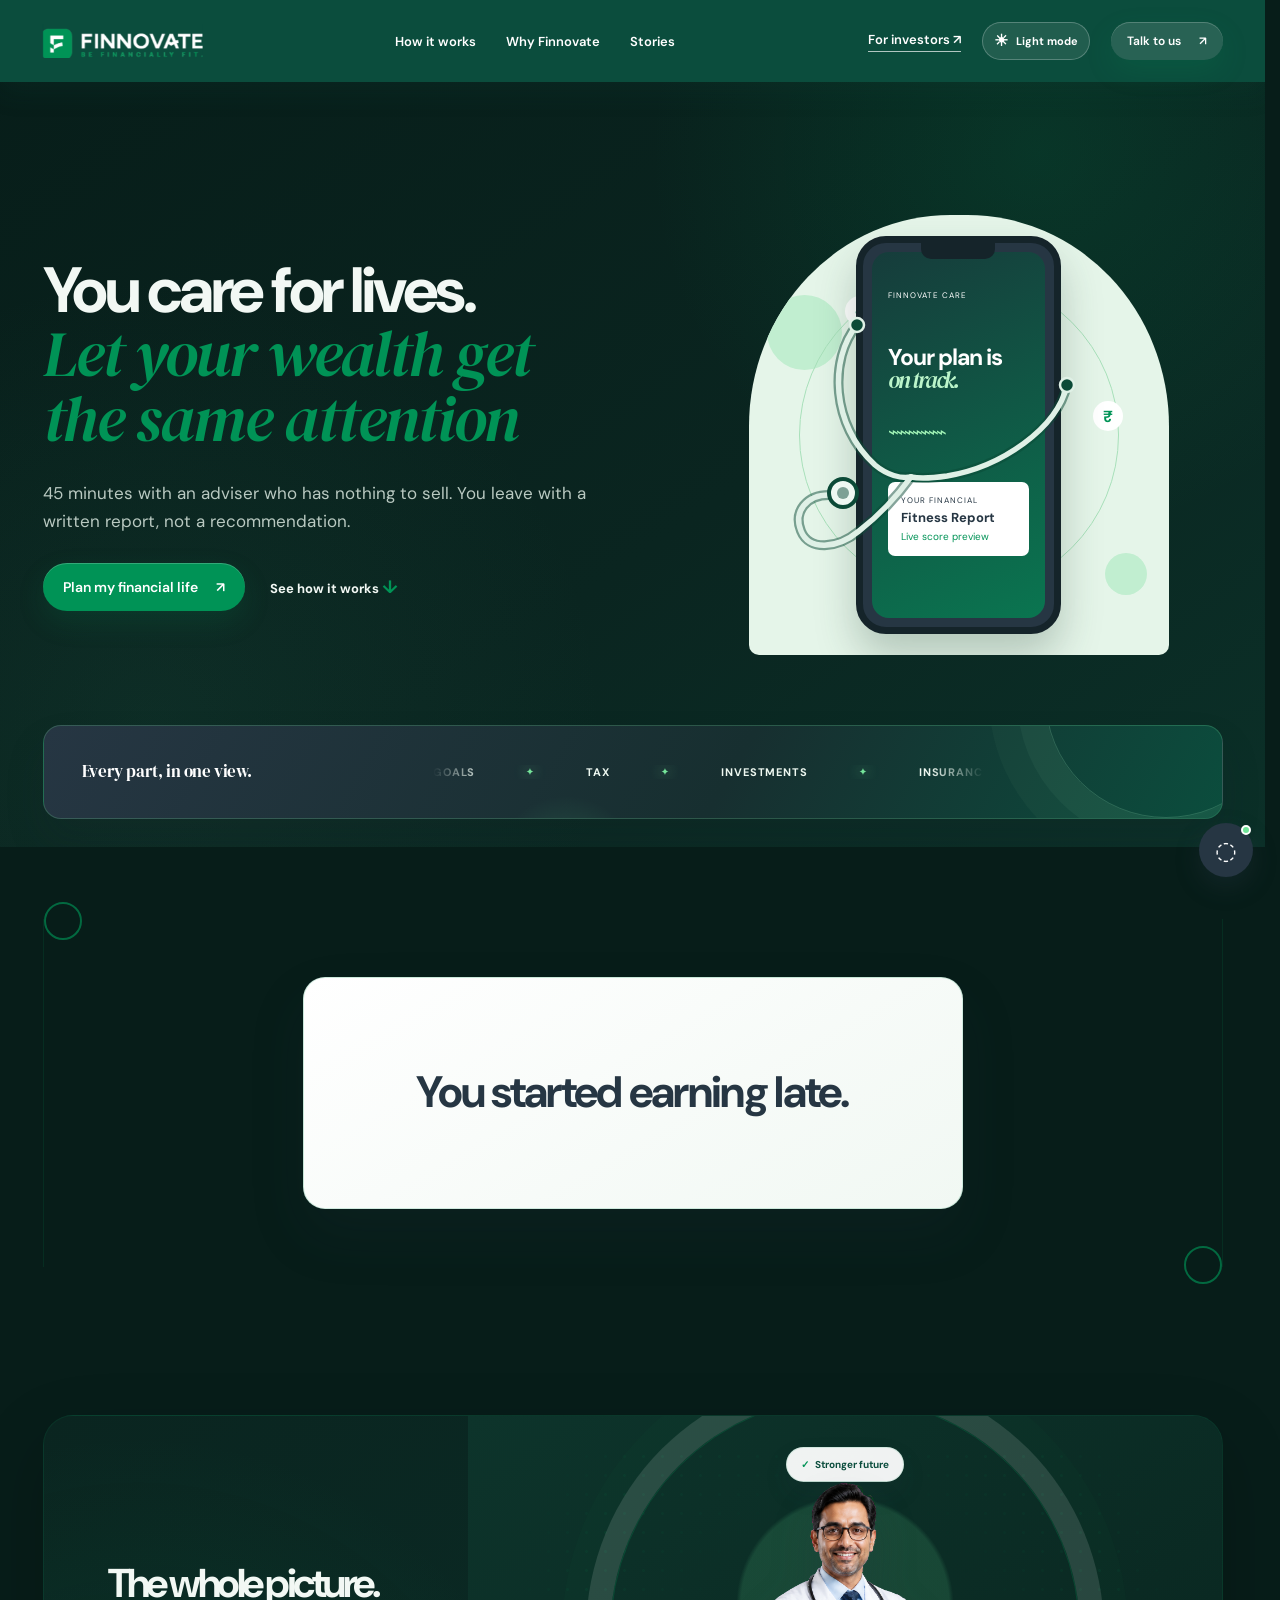
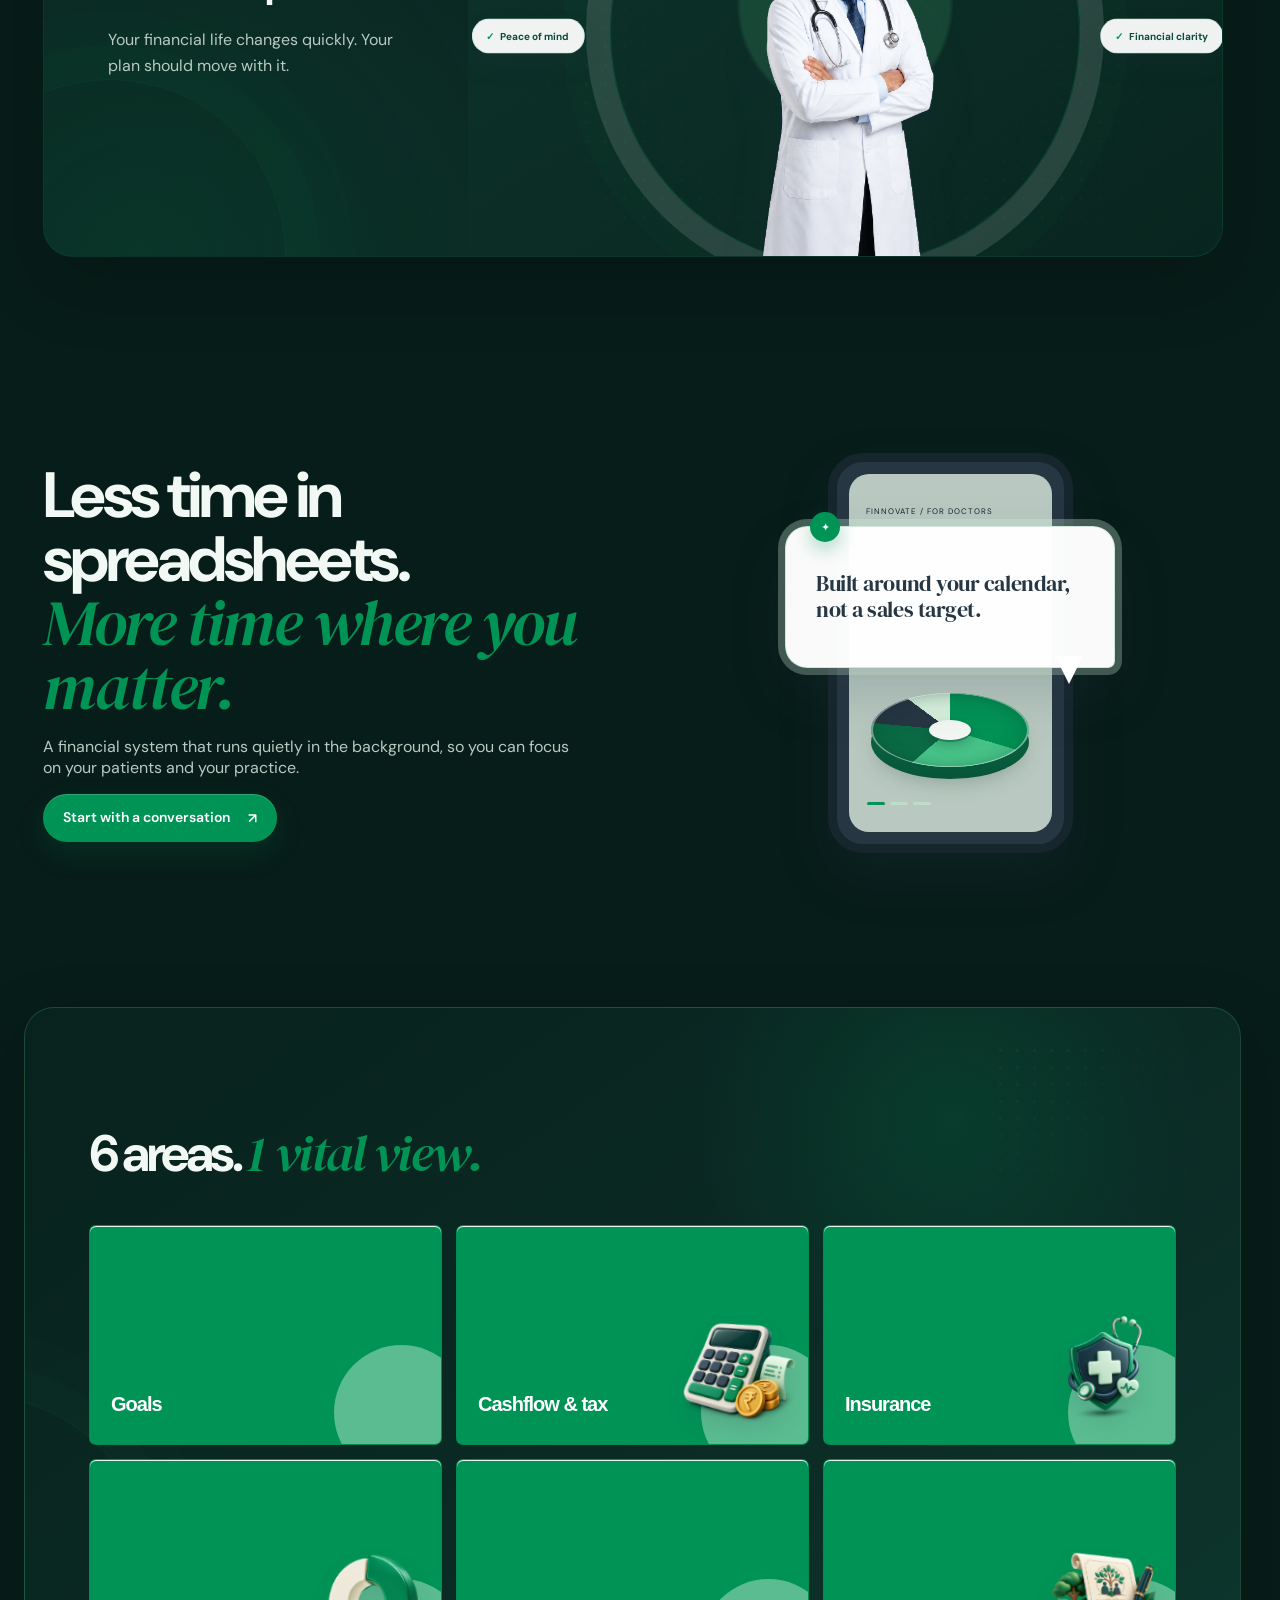
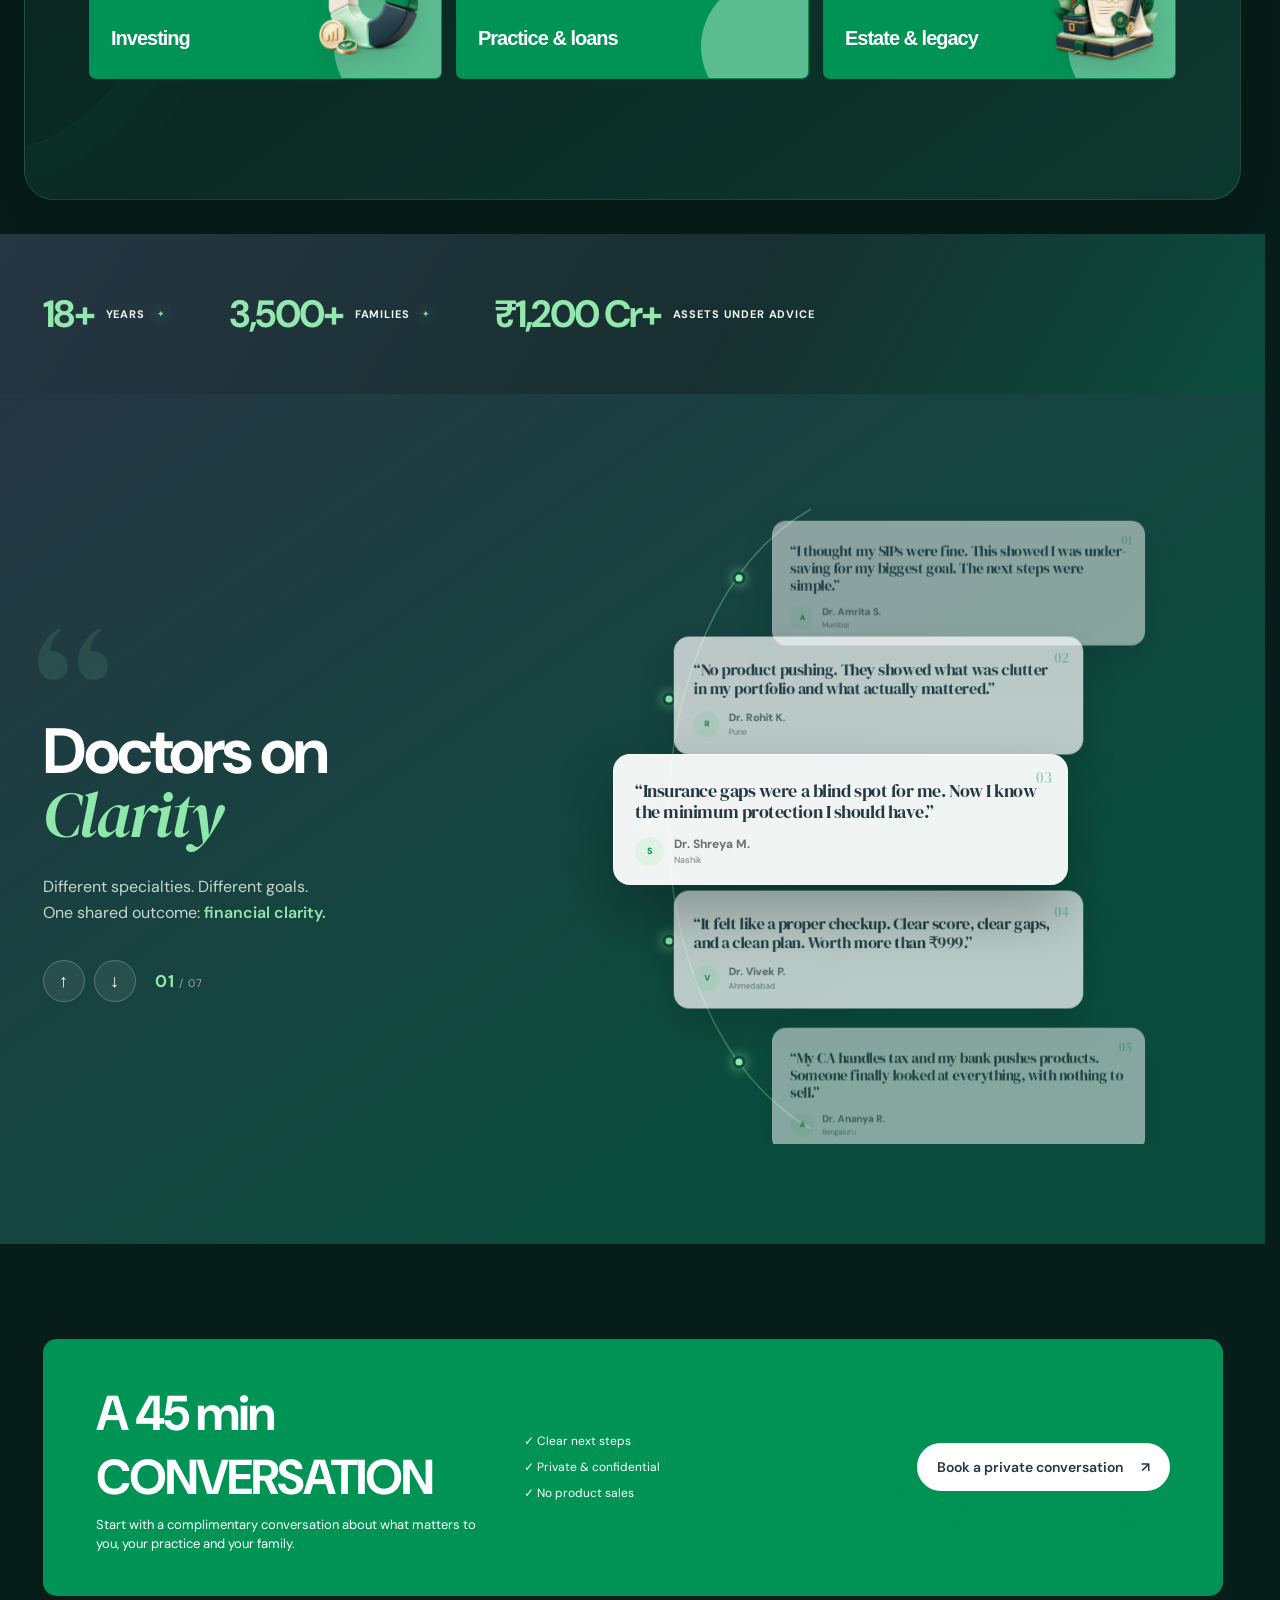
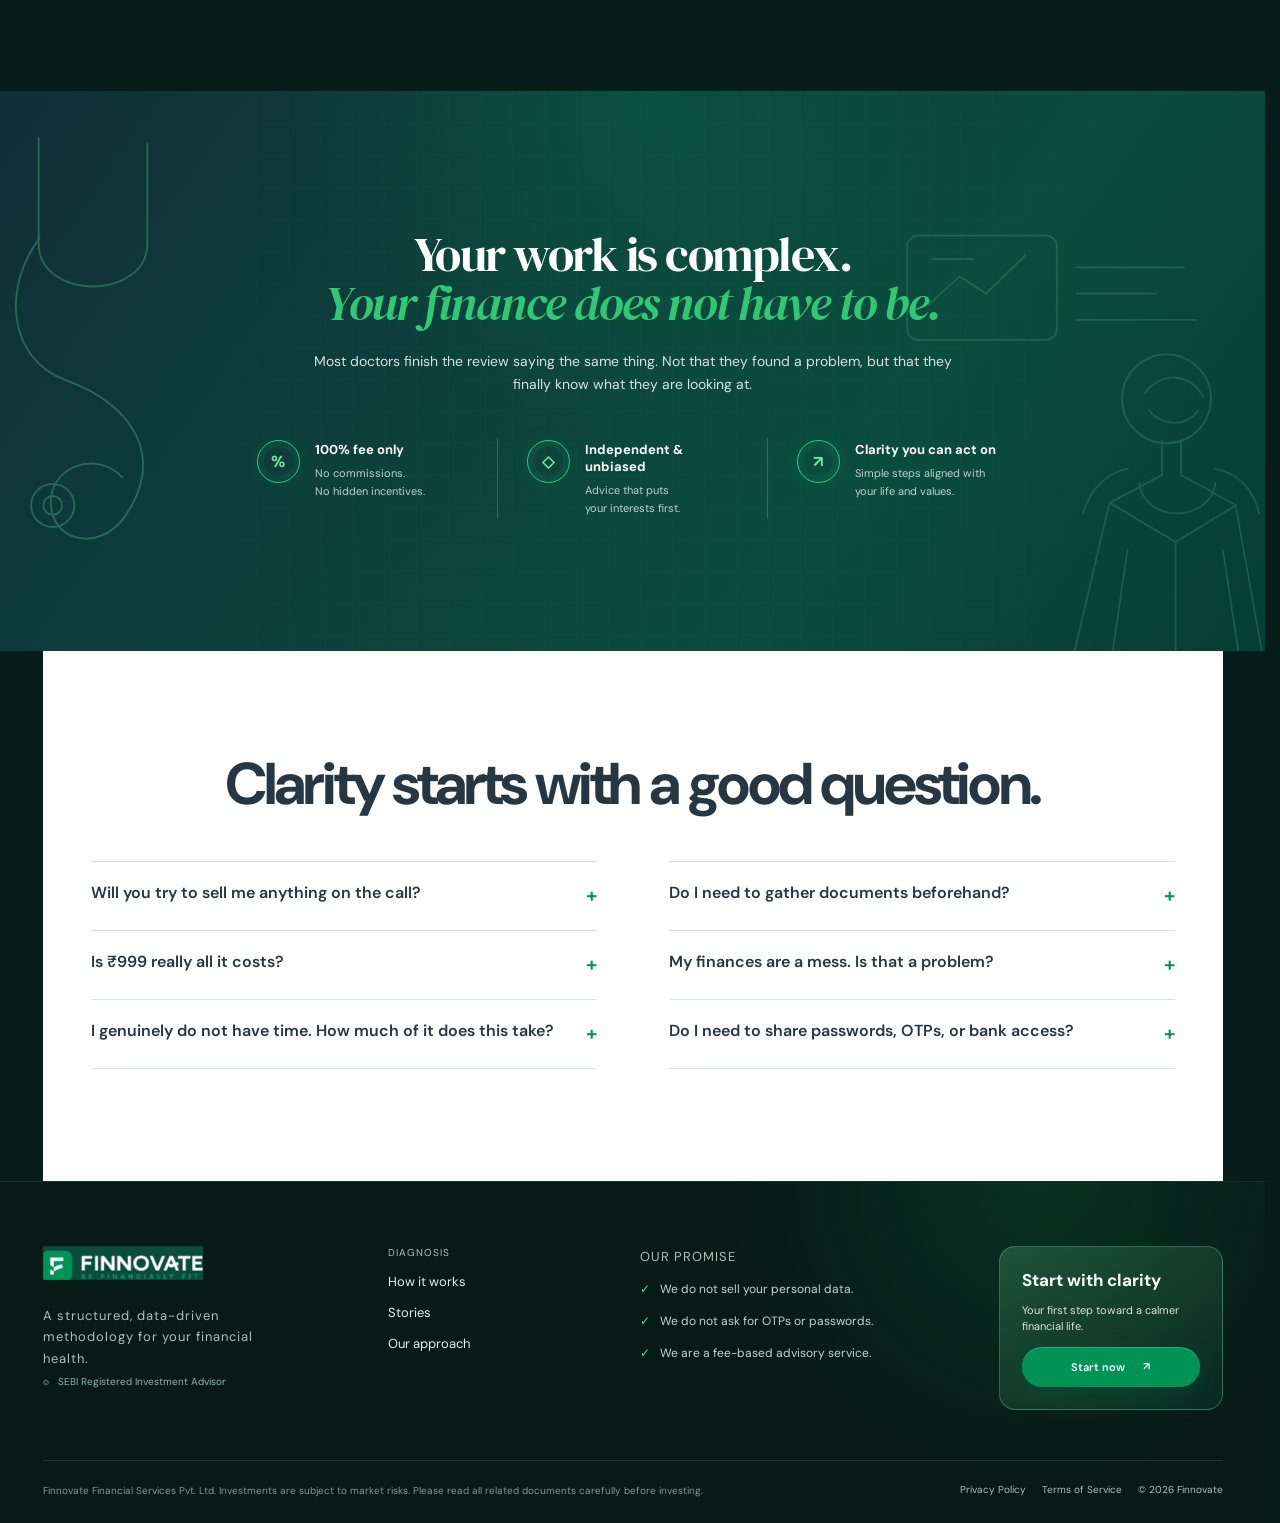
==== index.html @ 697ec82f "Finnovate landing page complete" ====
<!doctype html>
<html lang="en">
  <head>
    <meta charset="UTF-8" />
    <meta name="viewport" content="width=device-width, initial-scale=1.0" />
    <meta name="theme-color" content="#263643" />
    <title>Finnovate | Financial clarity, designed around you</title>
    <link rel="preconnect" href="https://fonts.googleapis.com" />
    <link rel="preconnect" href="https://fonts.gstatic.com" crossorigin />
    <link href="https://fonts.googleapis.com/css2?family=DM+Sans:wght@400;500;600;700&family=DM+Serif+Display:ital@0;1&display=swap" rel="stylesheet" />
    <link rel="stylesheet" href="./styles.css" />
    <link rel="stylesheet" href="./motion.css" />
  </head>
  <body>
    <div class="cursor-glow" aria-hidden="true"></div>
    <div id="app"></div>
    <script src="./app.js"></script>
  </body>
</html>
---- styles.css ----
@charset "UTF-8";
:root{--green:#009356;--navy:#263643;--ink:#17262d;--mint:#d7f3df;--paper:#f7f6f1;--line:#dce4de;--serif:'DM Serif Display',Georgia,serif;--sans:'DM Sans',Arial,sans-serif}*{box-sizing:border-box}html{scroll-behavior:smooth}body{margin:0;background:#fff;color:var(--ink);font-family:var(--sans);font-size:16px;overflow-x:hidden}.shell{width:min(1180px,calc(100% - 48px));margin:auto}.cursor-glow{width:360px;height:360px;position:fixed;top:0;left:0;pointer-events:none;background:radial-gradient(circle,rgba(0,147,86,.06),transparent 65%);z-index:-1;transition:transform .15s linear}.nav{height:82px;display:grid;place-items:center;position:absolute;inset:0 0 auto;z-index:3}.nav-inner{display:flex;justify-content:space-between;align-items:center}.logo{color:var(--navy);text-decoration:none;display:inline-flex;align-items:center;gap:8px;font-weight:700;font-size:22px;letter-spacing:-1.1px}.logo-mark{width:27px;height:27px;background:var(--green);color:white;border-radius:9px 9px 9px 2px;display:grid;place-items:center;font-family:var(--serif);font-size:24px}.nav nav{display:flex;gap:30px}.nav a{color:var(--navy);text-decoration:none;font-size:13px;font-weight:600}.nav-actions{display:flex;gap:21px;align-items:center}.audience-switch{border-bottom:1px solid var(--green);padding-bottom:3px}.button{font:600 14px var(--sans);border:0;cursor:pointer;display:inline-flex;gap:18px;align-items:center;justify-content:center;padding:15px 20px;border-radius:99px;transition:.25s transform,.25s background}.primary{background:var(--green);color:#fff;box-shadow:0 9px 22px rgba(0,147,86,.16)}.primary:hover{transform:translateY(-3px);background:#007c48}.nav-cta{padding:11px 16px;font-size:12px}.menu{display:none;background:0;border:0;font-size:20px}.hero{padding-top:145px;position:relative;overflow:hidden}.hero-grid{display:grid;grid-template-columns:1.05fr .95fr;align-items:center;min-height:575px;gap:70px}.eyebrow{font-size:11px;letter-spacing:1.5px;font-weight:700;color:var(--green);margin:0 0 18px}.hero h1,.section-heading h2,.quiet-hook h2,.split-section h2,.unbiased h2,.offer h2,.faq h2,.doctor-journey h2,.advantage-phone h2{font-size:clamp(42px,5vw,68px);line-height:.99;letter-spacing:-3.5px;margin:0;color:var(--navy)}em{font-family:var(--serif);font-weight:400;color:var(--green);letter-spacing:-2px}.lead{font-size:17px;line-height:1.65;max-width:570px;margin:28px 0}.hero-actions{display:flex;align-items:center;gap:25px}.text-link{font-size:13px;font-weight:700;color:var(--navy);text-decoration:none}.text-link span{color:var(--green);font-size:18px}.trust-line{font-size:11px;font-weight:600;color:#66746f;margin-top:19px}.ticker{border-top:1px solid var(--line);border-bottom:1px solid var(--line);padding:10px 0;white-space:nowrap;overflow:hidden;color:#71807a;font-size:12px;font-weight:600;letter-spacing:.5px}.ticker span{display:inline-block;animation:scroll 25s linear infinite}@keyframes scroll{to{transform:translateX(-30%)}}.report-visual,.doctor-visual{height:440px;position:relative;display:grid;place-items:center}.report-sheet{height:350px;width:260px;border-radius:12px;background:#fff;box-shadow:0 27px 60px rgba(38,54,67,.18);position:absolute;padding:22px;transform:rotate(6deg);z-index:1}.back-sheet{background:#d8efe0;transform:rotate(-8deg) translate(-12px,10px);z-index:0}.report-top{display:flex;justify-content:space-between;align-items:center;min-height:24px;color:#74817d;font-size:8px}.report-top b{color:var(--green);font-size:18px}.report-sheet h3{font-size:25px;letter-spacing:-1.4px;line-height:1.05;margin:38px 0 23px}.score{background:var(--navy);color:white;padding:14px;border-radius:8px;display:flex;align-items:baseline;gap:2px}.score small{font-size:7px;letter-spacing:.7px;position:absolute;transform:translateY(-22px);color:#fff}.score strong{font-size:42px;letter-spacing:-2px}.score i{font-size:12px;font-style:normal}.mini-bars{display:flex;align-items:end;gap:8px;height:58px;margin:25px 0}.mini-bars span{background:var(--mint);width:18px;border-radius:4px 4px 0 0}.mini-bars span:nth-child(1){height:30%}.mini-bars span:nth-child(2){height:68%}.mini-bars span:nth-child(3){height:48%}.mini-bars span:nth-child(4){height:94%;background:var(--green)}.mini-bars span:nth-child(5){height:74%}.report-foot{font:italic 13px var(--serif);color:var(--green)}.orbit{position:absolute;border:1px solid #bde2cb;border-radius:50%}.orbit-one{width:420px;height:420px}.orbit-two{width:330px;height:330px;border-style:dashed;animation:spin 24s linear infinite}@keyframes spin{to{transform:rotate(360deg)}}.floating-pill{background:#fff;padding:10px 13px;border-radius:9px;box-shadow:0 10px 25px rgba(32,54,44,.1);font-size:11px;position:absolute;z-index:2;display:flex;gap:7px;align-items:center}.pill-a{left:0;top:100px}.pill-b{right:5px;bottom:92px}.whole-section{padding:125px 0;background:var(--paper)}.section-heading{max-width:760px}.section-heading h2{font-size:clamp(38px,4vw,55px)}.section-heading>p:last-child{max-width:510px;line-height:1.6;color:#53615d;margin-top:21px}.six-grid{display:grid;grid-template-columns:repeat(3,1fr);margin-top:57px;border-top:1px solid #cdd7cf;border-left:1px solid #cdd7cf}.pillar-card{border-right:1px solid #cdd7cf;border-bottom:1px solid #cdd7cf;padding:25px;min-height:190px;position:relative;transition:.3s;background:transparent}.pillar-card:hover{background:var(--green);color:white;transform:scale(1.04);z-index:1;box-shadow:0 18px 30px #b9d5c3}.pillar-card span,.deliverables span{font:600 11px var(--sans);color:var(--green)}.pillar-card:hover span,.pillar-card:hover i{color:#c9ffdb}.pillar-card h3{font-size:23px;letter-spacing:-1px;margin:35px 0 5px}.pillar-card p{font-size:13px;line-height:1.5;margin:0;max-width:160px}.pillar-card i{position:absolute;right:23px;bottom:20px;color:var(--green);font-style:normal}.split-section{padding:130px 0;display:grid;grid-template-columns:.82fr 1.18fr;gap:80px}.route-cards{display:grid;grid-template-columns:1fr 1fr;gap:15px}.route-cards article{background:#e9f5ec;padding:30px;border-radius:8px}.route-cards article:last-child{background:var(--navy);color:#fff}.route-icon{font-size:25px;color:var(--green)}.route-cards h3{margin:50px 0 9px;font-size:20px;letter-spacing:-1px}.route-cards p{font-size:13px;line-height:1.65;margin:0}.unbiased{background:var(--navy);color:#fff;padding:120px 0;text-align:center}.unbiased-inner{max-width:800px}.unbiased .eyebrow{color:#9de8ba}.unbiased h2{color:white;font-size:clamp(37px,4.5vw,61px)}.unbiased p:not(.eyebrow){max-width:600px;margin:24px auto 32px;line-height:1.7;color:#d5e0dc}.light{background:#fff;color:var(--navy)}.offer{padding:130px 0}.deliverables{display:grid;grid-template-columns:repeat(3,1fr);gap:18px;margin-top:48px}.deliverables article{padding:27px;border:1px solid #d8e1db;border-radius:9px;min-height:210px}.deliverables h3{font-size:20px;letter-spacing:-1px;margin:39px 0 8px}.deliverables p{font-size:13px;line-height:1.6;color:#5b6864}.stories{background:#f0f6f1;padding:125px 0;overflow:hidden}.row-heading{display:flex;justify-content:space-between;max-width:none}.review-controls button{width:40px;height:40px;border:1px solid #cbd7cf;border-radius:50%;background:transparent;font-size:17px;margin-left:7px;cursor:pointer}.review-track{display:flex;gap:20px;margin-top:45px;width:max-content;animation:drift 20s ease-in-out infinite}.review-track:hover{animation-play-state:paused}@keyframes drift{50%{transform:translateX(-110px)}}figure{margin:0;background:#fff;border-radius:9px;padding:32px;width:480px;min-height:260px;display:flex;flex-direction:column;justify-content:space-between}blockquote{font:27px/1.2 var(--serif);letter-spacing:-1px;margin:0;color:var(--navy)}figcaption{display:flex;flex-direction:column;font-size:12px;gap:4px;color:#64736d}.review-ghost{opacity:.5}.pricing{padding:95px 0;background:#fff}.pricing-card{background:var(--green);color:white;border-radius:14px;padding:42px 53px;display:grid;grid-template-columns:1.1fr 1fr auto;align-items:center;gap:30px}.pricing-card .eyebrow{color:#c3f3d3}.pricing-card h2{font-size:49px;letter-spacing:-2px;margin:0}.pricing-card p:not(.eyebrow){margin:6px 0 0;font-size:13px;line-height:1.5}.price-includes{display:flex;flex-direction:column;gap:10px;font-size:12px}.faq{display:grid;grid-template-columns:1fr 1fr;gap:85px;padding:80px 0 130px}.faq-list{border-top:1px solid var(--line)}.faq-item{border-bottom:1px solid var(--line)}.faq-item button{font:600 15px var(--sans);color:var(--navy);text-align:left;width:100%;padding:19px 0;background:transparent;border:0;display:flex;justify-content:space-between;cursor:pointer}.faq-item button span{color:var(--green);font-size:20px;transition:.25s}.faq-item p{font-size:13px;line-height:1.65;color:#596762;max-height:0;overflow:hidden;margin:0;transition:.3s}.faq-item.open p{max-height:150px;padding-bottom:20px}.faq-item.open button span{transform:rotate(45deg)}footer{background:#eff4f0;padding:35px 0}.footer-grid{display:grid;grid-template-columns:auto 1fr auto;align-items:center;gap:35px}.footer-grid p,.footer-grid>span{font-size:12px;color:#63706c}.chat-wrap{position:fixed;right:27px;bottom:23px;z-index:10}.chat-button{width:54px;height:54px;border:0;border-radius:50%;background:var(--navy);color:white;cursor:pointer;box-shadow:0 10px 25px #26364355;font-size:25px;position:relative}.chat-button i{width:10px;height:10px;background:#71e599;border:2px solid white;position:absolute;top:2px;right:2px;border-radius:50%}.chat-pop{opacity:0;transform:translateY(12px);pointer-events:none;position:absolute;right:0;bottom:68px;background:#fff;width:280px;border-radius:12px;padding:21px;box-shadow:0 15px 40px #26364329;transition:.2s}.open .chat-pop{opacity:1;transform:none;pointer-events:auto}.chat-pop p{font-size:12px;line-height:1.55;margin:0 0 14px}.chat-x{position:absolute;right:10px;top:9px;border:0;background:none;font-size:18px;cursor:pointer}.quick-questions{display:flex;flex-wrap:wrap;gap:7px}.quick-questions button{border:1px solid #d9e2db;color:var(--green);font:600 10px var(--sans);padding:6px;border-radius:20px;background:white;cursor:pointer}.modal{border:0;border-radius:14px;padding:38px;width:min(450px,calc(100% - 35px));box-shadow:0 25px 80px #0004}.modal::backdrop{background:#17262dbb}.modal h2{font-size:34px;line-height:1;letter-spacing:-1.5px;margin:0 0 25px}.modal-close{position:absolute;right:18px;top:15px;border:0;background:transparent;font-size:20px;cursor:pointer}.modal form{display:flex;flex-direction:column;gap:12px}.modal label{font-size:11px;font-weight:bold;color:var(--navy)}input,select{font:14px var(--sans);display:block;width:100%;margin-top:5px;padding:12px;border:1px solid #d6ded8;border-radius:6px}.form-note{font-size:10px;color:#63706c;text-align:center;margin:0}.submitted{padding:30px 0;color:var(--green);font:24px/1.2 var(--serif)}.doctor .hero-grid{min-height:580px}.doctor-visual{background:#e5f5e9;border-radius:48% 48% 10px 10px;max-width:420px;justify-self:center;width:100%;overflow:hidden}.phone{width:205px;height:398px;background:var(--navy);border:7px solid #15242a;border-radius:30px;padding:9px;position:relative;z-index:1;box-shadow:0 22px 40px #2b473a44}.phone-notch{background:#15242a;width:74px;height:16px;border-radius:0 0 10px 10px;position:absolute;top:0;left:58px}.phone-screen{height:100%;padding:30px 16px;border-radius:17px;background:linear-gradient(155deg,#163c3b,#0a7550);color:#fff}.phone-screen small,.adv-screen small{font-size:8px;letter-spacing:1px}.phone-screen h3{font-size:23px;line-height:1;margin:43px 0 28px;letter-spacing:-1px}.phone-screen em{color:#bbf5ca}.heart-line{color:#a2f4b7;letter-spacing:-3px;font-size:18px;overflow:hidden}.next-card{margin-top:38px;background:#fff;color:var(--navy);padding:13px;border-radius:7px;display:flex;flex-direction:column;gap:4px}.next-card b{font-size:13px}.next-card span{font-size:10px;color:var(--green)}.doctor-orbit{position:absolute;border:1px solid #a8e0ba;width:320px;height:320px;border-radius:50%;animation:spin 20s linear infinite}.doctor-orbit span{background:white;color:var(--green);width:30px;height:30px;border-radius:50%;display:grid;place-items:center;position:absolute;font-weight:bold}.doctor-orbit span:nth-child(1){top:20px;left:45px}.doctor-orbit span:nth-child(2){right:-5px;top:125px}.doctor-orbit span:nth-child(3){bottom:14px;left:85px}.pulse{position:absolute;border-radius:50%;background:#c1eed0}.p1{width:75px;height:75px;left:18px;top:80px}.p2{width:42px;height:42px;right:22px;bottom:60px}.doctor-journey{padding:120px 0;background:var(--paper)}.journey-grid{display:grid;grid-template-columns:1fr 1fr;gap:120px}.timeline{border-left:1px solid #bcd0c2}.timeline article{display:grid;grid-template-columns:60px 1fr;gap:18px;padding:0 0 38px;position:relative}.timeline article:before{content:'';width:11px;height:11px;border:3px solid var(--green);background:var(--paper);border-radius:50%;position:absolute;left:-7px;top:3px}.timeline span{font-size:12px;color:var(--green);padding-left:18px}.timeline h3{font-size:22px;margin:0 0 7px;letter-spacing:-1px}.timeline p{font-size:13px;line-height:1.6;margin:0;color:#596762}.advantage-phone{padding:120px 0}.phone-grid{display:grid;grid-template-columns:1fr 1fr;align-items:center;gap:90px}.adv-phone{height:400px;width:245px;background:var(--navy);border:9px solid #17262d;border-radius:35px;padding:12px;margin:auto;box-shadow:0 24px 50px #26364335}.adv-screen{height:100%;border-radius:20px;padding:24px 17px;background:#e0f6e6}.advantage-carousel{height:230px;position:relative}.adv-slide{position:absolute;inset:45px 0 0;opacity:0;transform:translateY(8px);transition:.5s}.adv-slide.active{opacity:1;transform:none}.adv-slide b{font:42px var(--serif);color:var(--green)}.adv-slide p{font-size:21px;line-height:1.12;letter-spacing:-.8px;margin-top:18px}.adv-dots{display:flex;gap:5px}.adv-dots i{width:18px;height:3px;background:#bdddc6;border-radius:5px}.adv-dots i.active,.adv-dots i:first-child{background:var(--green)}.framework{padding:120px 0}.doctor-pillars{display:grid;grid-template-columns:repeat(3,1fr);gap:10px;margin-top:45px}.doctor-pillar{min-height:180px;padding:21px;text-align:left;background:#f4f7f4;border:0;border-radius:7px;display:flex;flex-direction:column;cursor:pointer;transition:.28s}.doctor-pillar span{font-size:11px;color:var(--green)}.doctor-pillar b{font-size:20px;letter-spacing:-1px;margin:auto 0 7px}.doctor-pillar small{font:12px/1.45 var(--sans);max-height:0;overflow:hidden;transition:.28s;color:#dff4e5}.doctor-pillar.selected{background:var(--green);color:#fff;transform:translateY(-6px);box-shadow:0 16px 25px #00935630}.doctor-pillar.selected span{color:#caffd7}.doctor-pillar.selected small{max-height:45px}.doctor-proof{background:var(--navy);color:#fff;padding:55px 0}.doctor-proof .shell{display:flex;align-items:center;gap:75px}.proof-stat{display:flex;align-items:center;gap:12px}.proof-stat strong{font-size:38px;letter-spacing:-2px;color:#93e8ad}.proof-stat span{font-size:11px;line-height:1.35}.doctor-proof p{font-size:9px;color:#a9bbb3;margin-left:auto;max-width:140px}.doctor-stories{background:#fff}.reveal,.pillar-card,.deliverables article,.timeline article{opacity:0;transform:translateY(25px);transition:opacity .65s,transform .65s}.reveal-scale{opacity:0;transform:scale(.93);transition:.8s}.in-view{opacity:1;transform:none}@media(max-width:800px){.shell{width:min(100% - 34px,600px)}.nav{height:67px}.nav nav,.nav-actions{display:none}.menu{display:block}.hero{padding-top:105px}.hero-grid,.split-section,.journey-grid,.phone-grid,.faq{grid-template-columns:1fr;gap:45px}.hero-grid{min-height:unset}.hero h1{font-size:48px;letter-spacing:-2.5px}.report-visual,.doctor-visual{height:370px;transform:scale(.9);margin:-15px 0}.whole-section,.split-section,.offer,.stories,.doctor-journey,.advantage-phone,.framework{padding:80px 0}.six-grid,.doctor-pillars{grid-template-columns:repeat(2,1fr)}.split-section{gap:35px}.route-cards{grid-template-columns:1fr}.unbiased{padding:85px 0}.deliverables{grid-template-columns:1fr;margin-top:35px}.row-heading{display:block}.review-controls{margin-top:25px}.review-track{overflow:visible}.review-track figure{width:min(80vw,390px);min-height:230px}.pricing{padding:60px 0}.pricing-card{grid-template-columns:1fr;padding:32px;gap:23px}.faq{padding:60px 0 90px}.footer-grid{grid-template-columns:1fr;gap:9px}.doctor-proof .shell{display:grid;grid-template-columns:1fr 1fr;gap:28px}.doctor-proof p{margin:0}.adv-phone{margin-top:-20px}.cursor-glow{display:none}}@media(max-width:430px){.hero h1{font-size:42px}.hero-actions{align-items:flex-start;flex-direction:column;gap:15px}.six-grid,.doctor-pillars{grid-template-columns:1fr}.pillar-card{min-height:155px}.section-heading h2,.quiet-hook h2,.split-section h2,.unbiased h2,.offer h2,.faq h2,.doctor-journey h2,.advantage-phone h2{font-size:38px;letter-spacing:-2px}.report-visual{transform:scale(.78);margin:-35px 0}.doctor-visual{transform:scale(.82);margin:-30px 0}.doctor-proof .shell{grid-template-columns:1fr}.trust-line{line-height:1.8}.ticker{margin-top:10px}}
---- motion.css ----
@charset "UTF-8";
/* Premium finishing layer: no content or interaction changes */
:root { --premium-ease: cubic-bezier(.22,.72,.16,1); --premium-fast: cubic-bezier(.2,.8,.2,1); }
html { scrollbar-gutter: stable; scrollbar-color: rgba(11,77,61,.72) #edf2ee; }
body { -webkit-font-smoothing: antialiased; -moz-osx-font-smoothing: grayscale; text-rendering: optimizeLegibility; overscroll-behavior-y: none; }
body::-webkit-scrollbar { width: 11px; }body::-webkit-scrollbar-track { background: #edf2ee; }body::-webkit-scrollbar-thumb { border: 3px solid #edf2ee; border-radius: 999px; background: linear-gradient(#009356,#0b4d3d); }body::-webkit-scrollbar-thumb:hover { background: #0b4d3d; }
::selection { background: rgba(0,147,86,.2); color: #102e27; }
a,button,input,select { -webkit-tap-highlight-color: transparent; }
button,a { outline-offset: 5px; }button:focus-visible,a:focus-visible,input:focus-visible,select:focus-visible { outline: 2px solid #43cf7c; outline-offset: 4px; }
img,svg { backface-visibility: hidden; }
.hero h1,.section-heading h2,.quiet-hook h2,.split-section h2,.unbiased h2,.offer h2,.faq h2,.doctor-journey h2,.advantage-phone h2 { text-wrap: balance; }
.nav,.button,.text-link,.logo,.review-controls button,.review-nav button,.chat-button,.quick-questions button,.faq-item button { transition-timing-function: var(--premium-fast); }
.button { transform: translateZ(0); box-shadow: 0 11px 28px rgba(0,147,86,.15),inset 0 1px 0 rgba(255,255,255,.2); }
.button:active { transform: translateY(-1px) scale(.975); }
.roll-button { overflow: hidden; }
.roll-label { display: inline-block; flex: 0 1 auto; min-width: 0; height: 1.2em; overflow: hidden; line-height: 1.2; vertical-align: middle; }
.roll-label-track { display: flex; flex-direction: column; transform: translateY(0); transition: transform .48s var(--premium-ease); will-change: transform; }
.roll-label-copy { display: block; flex: 0 0 1.2em; height: 1.2em; overflow: hidden; white-space: nowrap; line-height: 1.2; }
.roll-button:hover .roll-label-track,.roll-button:focus-visible .roll-label-track { transform: translateY(-1.2em); }
.text-link { position: relative; }.text-link::after { content: ''; position: absolute; right: 0; bottom: -4px; left: 0; height: 1px; background: currentColor; transform: scaleX(0); transform-origin: right; transition: transform .38s var(--premium-ease); }.text-link:hover::after { transform: scaleX(1); transform-origin: left; }
.logo { transition: opacity .25s var(--premium-fast),transform .35s var(--premium-ease); }.logo:hover { opacity: .9; transform: translateY(-1px); }
.brand-logo-image { display: block; width: 160px; height: auto; }
.mobile-nav { display: none; }
.pricing-card,.framework,.journey-card,.doctor-difference,.ticker { transform: translateZ(0); }
.reveal,.pillar-card,.deliverables article,.timeline article { transition-timing-function: var(--premium-ease); }
.reveal-scale { transition-timing-function: var(--premium-ease); }
.in-view { will-change: auto; }
.chat-pop,.modal { border: 1px solid rgba(0,147,86,.1); box-shadow: 0 28px 80px rgba(20,45,38,.2),0 1px 0 rgba(255,255,255,.9) inset; }
.chat-button:hover { transform: translateY(-3px) scale(1.045); box-shadow: 0 17px 34px rgba(38,54,67,.28); }
.modal[open] { animation: premium-dialog-in .42s var(--premium-ease); }.modal[open]::backdrop { animation: premium-backdrop-in .3s ease both; }
select:required:invalid { color: #6f7c76; }
select option { color: var(--navy); }

/* Production modal shared by the Doctors and Investors experiences. */
.modal {
  width: min(500px,calc(100% - 36px));
  overflow: visible;
  padding: 46px 44px 34px;
  border: 1px solid rgba(0,147,86,.18);
  border-radius: 24px;
  background:
    radial-gradient(circle at 100% 0,rgba(113,229,153,.2),transparent 31%),
    radial-gradient(circle at 0 100%,rgba(0,147,86,.08),transparent 34%),
    linear-gradient(155deg,#ffffff 0%,#f8fcf9 58%,#f0f8f3 100%);
  color: var(--navy);
  box-shadow: 0 38px 110px rgba(4,31,25,.34),0 0 0 1px rgba(255,255,255,.88) inset;
}
.modal::before {
  content: '';
  position: absolute;
  inset: 0 0 auto;
  height: 6px;
  background: linear-gradient(90deg,#0b4d3d,#009356 52%,#76e49d);
}
.modal.select-open { padding-bottom: calc(min(286px,30vh) + 36px); }
.modal::backdrop {
  background: rgba(5,28,23,.66);
  -webkit-backdrop-filter: blur(9px) saturate(.82);
  backdrop-filter: blur(9px) saturate(.82);
}
.modal h2,
.modal form,
.modal-close { position: relative; z-index: 1; }
.modal h2 {
  max-width: 350px;
  margin: 0 0 30px;
  color: var(--navy);
  font-size: clamp(34px,4vw,42px);
  line-height: .98;
  letter-spacing: -2px;
}
.modal form { gap: 16px; }
.modal label,
.modal .modal-field {
  display: grid;
  gap: 7px;
  color: #43534d;
  font-size: 10px;
  font-weight: 700;
  letter-spacing: .65px;
  text-transform: uppercase;
  transition: color .2s ease;
}
.modal label:focus-within,
.modal .modal-field:focus-within { color: var(--green); }
.modal-field-label { line-height: 1.2; }
.modal input,
.modal select {
  min-height: 52px;
  margin: 0;
  padding: 0 16px;
  border: 1px solid #cfded6;
  border-radius: 12px;
  background-color: rgba(255,255,255,.86);
  box-shadow: 0 1px 0 rgba(255,255,255,.9) inset,0 7px 20px rgba(25,70,53,.035);
  color: var(--navy);
  font: 500 14px var(--sans);
  transition: border-color .2s ease,box-shadow .25s ease,background .2s ease,transform .2s ease;
}
.modal input::placeholder { color: #84918c; }
.modal input:hover,
.modal select:hover { border-color: #9bc8ad; background: #fff; }
.modal input:focus,
.modal select:focus {
  outline: none;
  border-color: #009356;
  background: #fff;
  box-shadow: 0 0 0 4px rgba(0,147,86,.11),0 12px 28px rgba(0,147,86,.08);
  transform: translateY(-1px);
}
.modal select:required:invalid { color: #788680; }
.custom-select { position: relative; color: var(--navy); font: 500 14px var(--sans); text-transform: none; letter-spacing: 0; }
.custom-select-trigger {
  width: 100%;
  min-height: 54px;
  display: flex;
  align-items: center;
  justify-content: space-between;
  gap: 18px;
  padding: 0 17px;
  border: 1px solid #cfded6;
  border-radius: 13px;
  background: rgba(255,255,255,.9);
  color: #788680;
  font: 500 14px var(--sans);
  text-align: left;
  box-shadow: 0 1px 0 rgba(255,255,255,.9) inset,0 7px 20px rgba(25,70,53,.04);
  cursor: pointer;
  transition: border-color .2s ease,box-shadow .25s ease,background .2s ease,transform .2s ease;
}
.custom-select-trigger:hover { border-color: #9bc8ad; background: #fff; }
.custom-select-trigger:focus-visible,
.custom-select.open .custom-select-trigger {
  outline: none;
  border-color: #009356;
  background: #fff;
  box-shadow: 0 0 0 4px rgba(0,147,86,.11),0 12px 28px rgba(0,147,86,.08);
}
.custom-select-trigger[aria-invalid="true"] { border-color: #c84848; box-shadow: 0 0 0 4px rgba(200,72,72,.1); }
.custom-select-trigger.has-value { color: var(--navy); font-weight: 600; }
.custom-select-trigger > i {
  width: 9px;
  height: 9px;
  flex: 0 0 auto;
  border-right: 2px solid #53806d;
  border-bottom: 2px solid #53806d;
  transform: rotate(45deg) translateY(-2px);
  transition: transform .25s var(--premium-ease);
}
.custom-select.open .custom-select-trigger > i { transform: rotate(225deg) translate(-2px,-2px); }
.custom-select-menu {
  position: absolute;
  z-index: 20;
  top: calc(100% + 9px);
  right: 0;
  left: 0;
  max-height: min(286px,30vh);
  overflow-y: auto;
  padding: 8px;
  border: 1px solid rgba(0,147,86,.2);
  border-radius: 16px;
  background: rgba(255,255,255,.98);
  box-shadow: 0 24px 55px rgba(8,48,37,.2),0 1px 0 #fff inset;
  transform-origin: top center;
  animation: select-menu-in .22s var(--premium-ease) both;
}
.custom-select-menu[hidden] { display: none; }
.custom-select.drop-up .custom-select-menu { top: auto; bottom: calc(100% + 9px); transform-origin: bottom center; animation-name: select-menu-up; }
.custom-select-option {
  width: 100%;
  min-height: 45px;
  display: flex;
  align-items: center;
  justify-content: space-between;
  gap: 14px;
  padding: 9px 12px;
  border: 0;
  border-radius: 10px;
  background: transparent;
  color: var(--navy);
  font: 500 14px/1.35 var(--sans);
  text-align: left;
  cursor: pointer;
  transition: background .18s ease,color .18s ease,transform .18s ease;
}
.custom-select-option + .custom-select-option { margin-top: 2px; }
.custom-select-option:hover,
.custom-select-option:focus-visible { outline: none; background: #e8f7ed; color: #076a43; transform: translateX(2px); }
.custom-select-option[aria-selected="true"] { background: linear-gradient(105deg,#08764a,#009356); color: #fff; font-weight: 600; }
.custom-select-option i { width: 23px; height: 23px; flex: 0 0 23px; display: grid; place-items: center; border-radius: 50%; background: #dff4e7; color: #00844e; font-style: normal; opacity: 0; transform: scale(.7); transition: opacity .18s ease,transform .18s ease; }
.custom-select-option[aria-selected="true"] i { background: rgba(255,255,255,.18); color: #fff; opacity: 1; transform: scale(1); }
.custom-select-value { display: none; }
@keyframes select-menu-in { from { opacity: 0; transform: translateY(-7px) scale(.985); } }
@keyframes select-menu-up { from { opacity: 0; transform: translateY(7px) scale(.985); } }
.modal form .button {
  width: 100%;
  min-height: 54px;
  margin-top: 3px;
  background: linear-gradient(105deg,#007e4a,#00a861 58%,#0db56d);
  box-shadow: 0 15px 34px rgba(0,147,86,.24),0 1px 0 rgba(255,255,255,.2) inset;
  letter-spacing: .1px;
}
.modal form .button:hover {
  background: linear-gradient(105deg,#086b45,#009356 58%,#08a25f);
  box-shadow: 0 19px 38px rgba(0,147,86,.3),0 1px 0 rgba(255,255,255,.2) inset;
}
.modal-close {
  right: 16px;
  top: 15px;
  width: 38px;
  height: 38px;
  display: grid;
  place-items: center;
  padding: 0;
  border: 1px solid rgba(38,54,67,.12);
  border-radius: 50%;
  background: rgba(255,255,255,.72);
  color: var(--navy);
  font-size: 20px;
  line-height: 1;
  box-shadow: 0 8px 20px rgba(38,54,67,.08);
  transition: transform .25s ease,background .2s ease,border-color .2s ease,color .2s ease;
}
.modal-close:hover {
  border-color: rgba(0,147,86,.28);
  background: #e8f7ed;
  color: #007e4a;
  transform: rotate(90deg);
}
.modal .form-note {
  margin-top: 1px;
  color: #788780;
  font-size: 9px;
  letter-spacing: .15px;
}
@keyframes premium-dialog-in { from { opacity: 0; transform: translateY(22px) scale(.965); } }@keyframes premium-backdrop-in { from { opacity: 0; } }
@media (hover:hover) { .pricing-card:hover,.framework:hover,.journey-card:hover { box-shadow: 0 28px 70px rgba(38,54,67,.1); } }

/* Contained, seamless plan marquee */
#app:has(.hero.doctor) .nav {
  background: rgb(11, 77, 61);
  box-shadow: 0 10px 28px rgba(11, 77, 61, .14);
}
#app:has(.hero.doctor) .nav .logo,
#app:has(.hero.doctor) .nav nav a,
#app:has(.hero.doctor) .nav .audience-switch,
#app:has(.hero.doctor) .nav .nav-cta,
#app:has(.hero.doctor) .nav .menu { color: #fff; }
#app:has(.hero.doctor) .nav .audience-switch { border-bottom-color: rgba(255, 255, 255, .68); }
#app:has(.hero.doctor) .nav .nav-cta { background: rgba(255, 255, 255, .12); }
#app:has(.hero.doctor) .nav nav a,
#app:has(.hero.doctor) .nav .audience-switch,
#app:has(.hero.doctor) .nav .nav-cta { transition: transform .22s ease, color .22s ease, background .22s ease, text-shadow .22s ease; }
#app:has(.hero.doctor) .nav nav a:hover,
#app:has(.hero.doctor) .nav .audience-switch:hover,
#app:has(.hero.doctor) .nav .nav-cta:hover {
  color: #fff;
  transform: translateY(-3px) scale(1.045);
  text-shadow: 0 0 15px rgba(255, 255, 255, .62);
}
#app:has(.hero.doctor) .nav .nav-cta:hover { background: rgba(255, 255, 255, .2); }

/* Keep the investor navigation on the same branded surface as the doctors page. */
#app > .nav { background: rgb(11,77,61); box-shadow: 0 10px 28px rgba(11,77,61,.14); }
#app > .nav .logo,#app > .nav nav a,#app > .nav .audience-switch,#app > .nav .nav-cta,#app > .nav .menu { color: #fff; }
#app > .nav .audience-switch { border-bottom-color: rgba(255,255,255,.68); }
#app > .nav .nav-cta { background: rgba(255,255,255,.12); }
#app > .nav nav a,#app > .nav .audience-switch,#app > .nav .nav-cta { transition: transform .22s var(--premium-fast),color .22s ease,background .22s ease,text-shadow .22s ease; }
#app > .nav nav a:hover,#app > .nav .audience-switch:hover,#app > .nav .nav-cta:hover { color: #fff; transform: translateY(-3px) scale(1.045); text-shadow: 0 0 15px rgba(255,255,255,.62); }
#app > .nav .nav-cta:hover { background: rgba(255,255,255,.2); }

.ticker {
  --ticker-dark: #172f30;
  position: relative;
  isolation: isolate;
  display: flex;
  align-items: center;
  gap: clamp(24px, 4vw, 76px);
  width: min(100% - 48px, 1180px);
  min-height: 94px;
  margin: 0 auto 28px;
  padding: 17px clamp(20px, 3vw, 42px);
  overflow: hidden;
  border: 1px solid rgba(119, 226, 160, .22);
  border-radius: 18px;
  background: linear-gradient(120deg, var(--navy), var(--ticker-dark) 58%, #0b4d3d);
  box-shadow: 0 22px 38px rgba(23, 38, 45, .16);
  color: #fff;
}
.ticker::before,
.ticker::after { content: ''; position: absolute; z-index: -1; border-radius: 50%; pointer-events: none; }
.ticker::before { width: 240px; height: 240px; right: -65px; top: -150px; border: 1px solid rgba(172, 244, 194, .2); box-shadow: 0 0 0 28px rgba(172, 244, 194, .045), 0 0 0 56px rgba(172, 244, 194, .03); animation: ticker-orbit 16s linear infinite; }
.ticker::after { width: 150px; height: 150px; left: 38%; bottom: -125px; background: radial-gradient(circle, rgba(86, 222, 142, .2), transparent 68%); animation: ticker-glow 4s ease-in-out infinite; }
.ticker-intro { position: relative; z-index: 2; flex: 0 0 300px; display: flex; flex-direction: column; align-items: flex-start; justify-content: center; align-self: center; gap: 4px; min-width: 300px; white-space: nowrap; }
.ticker-kicker { color: #9ee8b7; font-size: 9px; font-weight: 700; letter-spacing: 1.3px; }
.ticker-intro .ticker-kicker { display: block; animation: none !important; transform: none !important; }
.ticker-intro strong { font: 17px/1.05 var(--serif); font-weight: 400; letter-spacing: -.4px; }
.hero.investor .ticker-intro strong { font-size: clamp(18px, 1.55vw, 22px); }
.ticker-window { position: relative; width: 50%; min-width: 0; overflow: hidden; -webkit-mask-image: linear-gradient(90deg, transparent, #000 10%, #000 90%, transparent); mask-image: linear-gradient(90deg, transparent, #000 10%, #000 90%, transparent); }
.ticker-track { display: flex; width: max-content; align-items: center; animation: ticker-loop 18s linear infinite; will-change: transform; }
.ticker-set { display: flex; align-items: center; flex: 0 0 auto; gap: clamp(30px, 4vw, 68px); padding-right: clamp(30px, 4vw, 68px); }
.ticker-set span { display: flex; align-items: center; gap: clamp(30px, 4vw, 68px); color: #eef8f1; font-size: 11px; font-weight: 700; letter-spacing: .85px; text-transform: uppercase; white-space: nowrap; animation: none; }
.ticker-set span::after { content: '✦'; color: #75e49a; font-size: 9px; text-shadow: 0 0 13px #75e49a; }
@keyframes ticker-loop { to { transform: translateX(-50%); } }
@keyframes ticker-orbit { to { transform: rotate(360deg); } }
@keyframes ticker-glow { 50% { transform: scale(1.35); opacity: .65; } }

/* Hero phone: interactive Financial Fitness Report */
.doctor-visual.hero-report-open { z-index: 6; overflow: visible; }
.doctor-visual .phone { transition: transform .45s ease,filter .45s ease,opacity .35s ease; }
.doctor-visual.hero-report-open .phone { transform: scale(.94); filter: blur(1.5px); opacity: .24; }
.hero-fitness-report { position: absolute; z-index: 9; top: 50%; left: 50%; width: min(420px,calc(100vw - 38px)); overflow: hidden; border: 1px solid rgba(0,147,86,.2); border-radius: 17px; background: rgba(255,255,255,.985); box-shadow: 0 34px 90px rgba(20,55,44,.27),0 0 0 1px rgba(255,255,255,.85); color: var(--navy); opacity: 0; pointer-events: none; transform: translate(-50%,-45%) perspective(900px) rotateX(7deg) scale(.74); transform-origin: center; transition: opacity .24s ease,transform .58s cubic-bezier(.18,.88,.24,1.08); }
.doctor-visual.hero-report-open .hero-fitness-report { opacity: 1; pointer-events: auto; transform: translate(-50%,-50%) perspective(900px) rotateX(0) scale(1); }
.hero-report-head { display: flex; justify-content: space-between; align-items: center; padding: 14px 17px; background: linear-gradient(105deg,#009356,#08a665); color: #fff; }
.hero-report-head > div { display: grid; gap: 2px; }.hero-report-head small { font-size: 7px; letter-spacing: .8px; }.hero-report-head b { font-size: 12px; }.hero-report-head > span { font-size: 7px; opacity: .8; }
.hero-report-profile { display: grid; gap: 3px; padding: 12px 17px 10px; border-bottom: 1px solid #e0e7e3; }.hero-report-profile b { font-size: 13px; }.hero-report-profile small { color: #84918c; font-size: 8px; }
.hero-report-body { display: grid; grid-template-columns: 82px 1fr; gap: 14px; align-items: center; padding: 13px 17px 7px; }
.hero-report-score { display: grid; justify-items: center; gap: 6px; color: var(--green); font-size: 7px; font-weight: 800; }
.hero-score-ring { width: 69px; height: 69px; display: grid; place-content: center; border-radius: 50%; background: radial-gradient(circle,#fff 55%,transparent 57%),conic-gradient(#009b62 0 var(--hero-score),#e2e8ed var(--hero-score)); filter: drop-shadow(0 4px 7px rgba(0,147,86,.12)); text-align: center; transition: background .08s linear; animation: hero-ring-float 2.6s ease-in-out infinite; }.hero-score-ring strong { font-size: 20px; line-height: 1; }.hero-score-ring small { color: #74827c; font-size: 6px; }
.hero-report-bars { display: grid; gap: 6px; }.hero-report-bars > div { display: grid; gap: 3px; }.hero-report-bars span { display: flex; justify-content: space-between; color: #67756f; font-size: 7px; }.hero-report-bars b { color: var(--metric-color); }.hero-report-bars i { position: relative; display: block; height: 4px; overflow: hidden; border-radius: 20px; background: #e2e8ed; }.hero-report-bars i::after { content: ''; position: absolute; inset: 0 auto 0 0; width: var(--metric); border-radius: inherit; background: var(--metric-color); transform-origin: left; animation: hero-metric-move 2.5s var(--metric-delay) ease-in-out infinite; }.hero-report-bars i::before { content: ''; position: absolute; z-index: 2; top: 0; bottom: 0; width: 32%; background: linear-gradient(90deg,transparent,rgba(255,255,255,.8),transparent); animation: hero-metric-shine 2.5s var(--metric-delay) linear infinite; }
.hero-priority-label { margin: 7px 17px; color: var(--green); font-size: 7px; font-weight: 800; letter-spacing: .75px; }
.hero-priorities { display: grid; gap: 6px; padding: 0 17px 12px; }.hero-priorities article { display: grid; grid-template-columns: 21px 1fr; align-items: center; gap: 8px; padding: 8px 10px; border: 1px solid #dce4df; border-radius: 9px; background: #fbfcfb; transition: transform .28s cubic-bezier(.2,.8,.2,1),box-shadow .28s,background .28s,border-color .28s; }.hero-priorities article > b { width: 20px; height: 20px; display: grid; place-items: center; border-radius: 50%; background: #009b62; color: #fff; font-size: 8px; }.hero-priorities article div { display: grid; gap: 1px; }.hero-priorities small { color: #009b62; font-size: 6px; font-weight: 800; }.hero-priorities strong { font-size: 8px; line-height: 1.25; }.hero-priorities article:hover { z-index: 2; transform: translateX(5px) scale(1.035); box-shadow: 0 9px 20px rgba(38,54,67,.12); border-color: #94dbb5; background: #f0fff6; }.hero-priorities article:nth-child(2) > b { background: #ffad1f; }.hero-priorities article:nth-child(2) small { color: #df8800; }.hero-priorities article:nth-child(2):hover { border-color: #ffd284; background: #fffaf0; }.hero-priorities article:nth-child(3) > b { background: #71859a; }.hero-priorities article:nth-child(3) small { color: #71859a; }.hero-priorities article:nth-child(3):hover { border-color: #bdc8d2; background: #f5f8fa; }
.hero-report-foot { display: flex; justify-content: space-between; padding: 8px 17px; border-top: 1px solid #e3e8e5; color: #a1aaa6; font-size: 6px; }
@keyframes hero-metric-move { 0%,100% { transform: scaleX(.7); } 50% { transform: scaleX(1); } }
@keyframes hero-metric-shine { 0% { transform: translateX(-120%); opacity: 0; } 35% { opacity: 1; } 75%,100% { transform: translateX(340%); opacity: 0; } }
@keyframes hero-ring-float { 50% { transform: scale(1.045); filter: drop-shadow(0 7px 10px rgba(0,147,86,.18)); } }

/* Investor complete-view tree: scroll-drawn, three cards per chapter */
.financial-tree-section { position: relative; height: 255vh; min-height: 1700px; padding: 0; background: #083f33; }
.financial-tree-sticky { position: sticky; isolation: isolate; top: 0; min-height: 100vh; display: flex; flex-direction: column; justify-content: center; padding: clamp(34px,5vh,68px) 0 22px; overflow: hidden; background: radial-gradient(circle at 82% 9%,rgba(103,224,149,.14),transparent 27%),radial-gradient(circle at 16% 82%,rgba(52,179,121,.11),transparent 31%),linear-gradient(145deg,#073e32 0%,#0b4d3d 48%,#125c4c 100%); }
.financial-tree-sticky::before,.financial-tree-sticky::after { content: ''; position: absolute; z-index: 0; border-radius: 50%; pointer-events: none; filter: blur(2px); }
.financial-tree-sticky::before { width: 520px; height: 520px; top: -260px; right: -110px; border: 1px solid rgba(157,240,184,.19); box-shadow: 0 0 0 52px rgba(157,240,184,.038),0 0 0 104px rgba(157,240,184,.024),0 0 110px rgba(87,226,145,.09); }
.financial-tree-sticky::after { width: 460px; height: 460px; bottom: -300px; left: -115px; border: 1px solid rgba(157,240,184,.09); background: radial-gradient(circle,rgba(95,221,139,.17),rgba(36,151,102,.06) 42%,transparent 70%); box-shadow: 0 0 0 48px rgba(157,240,184,.018); }
.tree-heading { position: relative; z-index: 3; max-width: 820px; }.tree-heading h2 { color: #fff; font-size: clamp(38px,4.3vw,59px); }.tree-heading h2 em { color: #9aefb6; }.tree-heading .eyebrow { color: #9aefb6; }.tree-heading > p:last-child { margin-top: 14px; color: rgba(255,255,255,.76); }
.financial-tree { position: relative; z-index: 2; height: min(66vh,640px); min-height: 430px; margin-top: clamp(14px,2vh,26px); perspective: 1100px; }
.tree-lines { position: absolute; z-index: 0; inset: 0; width: 100%; height: 100%; overflow: visible; }
.tree-trunk,.tree-branch { fill: none; stroke: url(#treeStroke); stroke-width: 3; stroke-linecap: round; stroke-linejoin: round; vector-effect: non-scaling-stroke; stroke-dasharray: 1; stroke-dashoffset: 1; filter: drop-shadow(0 0 5px rgba(111,239,159,.24)); }
.tree-branch { stroke-width: 1.7; opacity: 0; filter: drop-shadow(0 0 4px rgba(154,239,182,.18)); }
.tree-lines marker path { fill: #9aefb6; }
.tree-card { --tree-card-progress: 0; position: absolute; z-index: 2; width: min(31%,350px); min-height: 128px; display: grid; grid-template-columns: 1fr 118px; align-items: center; gap: 8px; overflow: hidden; padding: 18px 15px 18px 22px; border: 1px solid rgba(215,255,229,.54); border-radius: 16px; background: linear-gradient(135deg,rgba(255,255,255,.95),rgba(237,249,244,.88)); -webkit-backdrop-filter: blur(15px) saturate(118%); backdrop-filter: blur(15px) saturate(118%); box-shadow: 0 24px 58px rgba(0,29,23,.22),0 5px 16px rgba(0,44,34,.1),inset 0 1px 0 rgba(255,255,255,.92); opacity: 0; transform-style: preserve-3d; will-change: opacity,transform,filter; transition: background .38s var(--premium-ease),border-color .38s var(--premium-ease),box-shadow .38s var(--premium-ease),scale .38s var(--premium-ease); }
.tree-card::before { content: ''; position: absolute; inset: 0; background: radial-gradient(circle at 88% 78%,rgba(137,235,169,.28),transparent 36%),linear-gradient(115deg,rgba(255,255,255,.18),transparent 42%,rgba(0,147,86,.055)); pointer-events: none; }
.tree-card::after { display: none; }
.tree-left { left: 0; }.tree-right { right: 0; }
.tree-slot-0 { top: 1%; }.tree-slot-1 { top: 36%; }.tree-slot-2 { top: 71%; }
.tree-card > div { position: relative; z-index: 2; }.tree-card span { display: none; }.tree-card h3 { margin: 0 0 6px; color: var(--navy); font-size: clamp(18px,1.7vw,23px); letter-spacing: -.8px; transition: color .3s ease; }.tree-card p { max-width: 165px; margin: 0; color: #60706a; font-size: 11px; line-height: 1.4; transition: color .3s ease; }.tree-card img { position: relative; z-index: 1; width: 112px; height: 112px; object-fit: contain; filter: drop-shadow(0 12px 12px rgba(24,74,54,.16)); transform: translateZ(34px) translateY(var(--tree-icon-y,5px)) rotate(var(--tree-icon-rotate,-2deg)) scale(var(--tree-icon-scale,.97)); transition: transform .65s var(--premium-ease),filter .4s ease; }
.tree-card:hover { scale: 1.018; border-color: rgba(166,255,198,.68); background: linear-gradient(135deg,rgba(0,147,86,.98),rgba(11,77,61,.98)); box-shadow: 0 34px 72px rgba(0,25,19,.32),0 10px 26px rgba(5,59,43,.22),inset 0 1px 0 rgba(255,255,255,.22); }.tree-card:hover::before { background: radial-gradient(circle at 88% 78%,rgba(185,255,207,.22),transparent 34%),linear-gradient(135deg,transparent 42%,rgba(255,255,255,.08)); }.tree-card:hover h3,.tree-card:hover p { color: #fff; }.tree-card:hover img { transform: translateZ(42px) translateY(-4px) rotate(1.5deg) scale(1.035); filter: drop-shadow(0 16px 18px rgba(0,0,0,.22)) brightness(1.055); }
.tree-pulse { position: absolute; z-index: 3; left: 50%; top: 0; width: 10px; height: 10px; border: 2px solid rgba(237,255,243,.95); border-radius: 50%; background: #8ef1b0; box-shadow: 0 0 0 5px rgba(126,238,165,.13),0 0 16px 5px rgba(111,239,159,.58),0 0 34px 12px rgba(77,214,132,.22); filter: none; clip-path: none; opacity: 0; transform: translate(-50%,-50%); will-change: left,top,opacity,transform; }

/* Financial fitness framework illustrations */
.framework {
  position: relative;
  isolation: isolate;
  width: min(1280px, calc(100% - 48px));
  margin-block: 34px;
  padding-inline: clamp(24px, 5vw, 64px);
  overflow: hidden;
  border: 1px solid rgba(0, 147, 86, .09);
  border-radius: 30px;
  background:
    radial-gradient(circle at 76% 14%, rgba(0, 147, 86, .09), transparent 19%),
    linear-gradient(145deg, rgba(247, 246, 241, .76), rgba(255, 255, 255, .96) 52%, rgba(215, 243, 223, .3));
  box-shadow: 0 24px 70px rgba(38, 54, 67, .07);
}
.framework::before {
  content: '';
  position: absolute;
  z-index: -1;
  width: 210px;
  height: 140px;
  top: 34px;
  right: 38px;
  opacity: .55;
  background-image: radial-gradient(circle, rgba(0, 147, 86, .26) 1.5px, transparent 1.8px);
  background-size: 17px 17px;
  -webkit-mask-image: linear-gradient(135deg, #000, transparent 75%);
  mask-image: linear-gradient(135deg, #000, transparent 75%);
}
.framework::after {
  content: '';
  position: absolute;
  z-index: -1;
  width: 360px;
  height: 360px;
  left: -235px;
  bottom: 42px;
  border: 2px solid rgba(0, 147, 86, .08);
  border-radius: 50%;
  box-shadow: 0 0 0 30px rgba(0, 147, 86, .025), 0 0 0 62px rgba(0, 147, 86, .018);
}
.framework .section-heading { position: relative; z-index: 1; }
.framework .doctor-pillars { position: relative; z-index: 1; gap: 14px; }
.framework .doctor-pillar {
  position: relative;
  min-height: 220px;
  overflow: hidden;
  border: 1px solid rgba(38, 54, 67, .09);
  background: var(--green);
  color: #fff;
  box-shadow: inset 0 1px 0 rgba(255,255,255,.9);
}
.framework .doctor-pillar::after {
  content: '';
  position: absolute;
  width: 135px;
  height: 135px;
  right: -28px;
  bottom: -36px;
  border-radius: 50%;
  background: rgba(215, 243, 223, .42);
  transition: transform .45s ease, background .3s ease;
}
.framework .doctor-pillar img {
  position: absolute;
  z-index: 1;
  right: 8px;
  bottom: 12px;
  width: clamp(100px, 10vw, 138px);
  height: clamp(100px, 10vw, 138px);
  object-fit: contain;
  pointer-events: none;
  filter: drop-shadow(0 12px 10px rgba(38, 54, 67, .13));
  transform: translateY(4px) rotate(-2deg);
  transition: transform .45s cubic-bezier(.2,.8,.2,1), filter .3s ease;
}
.framework .doctor-pillar b,
.framework .doctor-pillar small { position: relative; z-index: 2; max-width: 58%; }
.framework .doctor-pillar.selected { background: rgb(11, 77, 61); }
.framework .doctor-pillar:hover { background: rgb(11, 77, 61); color: #fff; transform: translateY(-6px); box-shadow: 0 16px 25px rgba(11, 77, 61, .27); }
.framework .doctor-pillar:hover small { max-height: 45px; color: #dff4e5; }
.framework .doctor-pillar:hover::after { background: rgba(202, 255, 215, .12); transform: scale(1.18); }
.framework .doctor-pillar.selected::after { background: rgba(202, 255, 215, .12); transform: scale(1.18); }
.framework .doctor-pillar:hover img,
.framework .doctor-pillar.selected img { transform: translateY(-5px) rotate(2deg) scale(1.06); filter: drop-shadow(0 16px 13px rgba(23, 38, 45, .2)); }

@media (prefers-reduced-motion: no-preference) {
  .framework .doctor-pillar.selected img { animation: framework-float 3.2s ease-in-out infinite; }
}
@keyframes framework-float { 50% { transform: translateY(-10px) rotate(-1deg) scale(1.06); } }

/* Animated financial-journey stage */
.doctor-journey { padding: 76px 0; background: var(--paper); }
.journey-card {
  position: relative;
  isolation: isolate;
  display: grid;
  grid-template-columns: .72fr 1.28fr;
  min-height: 440px;
  overflow: hidden;
  border: 1px solid rgba(0, 147, 86, .13);
  border-radius: 30px;
  background: #fff;
  box-shadow: 0 26px 70px rgba(38, 54, 67, .09);
}
.journey-card::before { content: ''; position: absolute; z-index: -1; left: -110px; bottom: -175px; width: 350px; height: 350px; border: 1px solid rgba(0,147,86,.12); border-radius: 50%; box-shadow: 0 0 0 34px rgba(0,147,86,.025), 0 0 0 68px rgba(0,147,86,.018); }
.journey-copy { align-self: center; padding: clamp(34px, 5vw, 66px); }
.journey-copy h2 { font-size: clamp(45px, 5vw, 66px); }
.journey-copy > p { max-width: 350px; margin: 23px 0 29px; color: #596762; line-height: 1.65; }
.journey-stages { display: flex; flex-wrap: wrap; gap: 8px; }
.journey-stages span { padding: 8px 11px; border: 1px solid #d6e7db; border-radius: 999px; color: var(--green); background: #f7fbf8; font-size: 10px; font-weight: 700; }
.journey-stage { position: relative; min-width: 0; overflow: hidden; background: radial-gradient(circle at 52% 38%, rgba(117,228,154,.22), transparent 25%), linear-gradient(145deg, #e7f7eb, #d6f0df); }
.journey-stage::before { content: ''; position: absolute; inset: 28px; border: 1px dashed rgba(0,147,86,.19); border-radius: 22px; }
.journey-stage::after { content: ''; position: absolute; width: 180px; height: 110px; right: 25px; top: 20px; opacity: .44; background-image: radial-gradient(circle, rgba(0,147,86,.33) 1.5px, transparent 1.8px); background-size: 16px 16px; mask-image: linear-gradient(135deg,#000,transparent); }
.journey-path { position: absolute; left: 11%; right: 11%; bottom: 71px; height: 2px; background: linear-gradient(90deg, transparent, rgba(0,147,86,.35) 12%, rgba(0,147,86,.35) 88%, transparent); }
.journey-path::before,.journey-path::after { content: ''; position: absolute; top: -5px; width: 12px; height: 12px; border: 3px solid #fff; border-radius: 50%; background: var(--green); box-shadow: 0 4px 10px rgba(0,147,86,.25); }
.journey-path::before { left: 0; }.journey-path::after { right: 0; }
.walking-doctor { position: absolute; z-index: 2; left: 50%; bottom: 58px; width: 185px; height: 270px; animation: doctor-travel 8s ease-in-out infinite; will-change: transform; }
.walking-doctor img { display: block; width: 185px; height: 250px; object-fit: contain; transform-origin: 50% 100%; animation: doctor-step .42s ease-in-out infinite alternate; filter: drop-shadow(0 17px 13px rgba(38,54,67,.18)); }
.doctor-shadow { position: absolute; left: 38px; bottom: 2px; width: 110px; height: 18px; border-radius: 50%; background: rgba(38,54,67,.18); filter: blur(5px); animation: shadow-step .42s ease-in-out infinite alternate; }
.speech-bubble { position: absolute; z-index: 4; left: 50%; top: -33px; min-width: 165px; padding: 12px 15px; transform: translateX(-50%); border: 1px solid rgba(0,147,86,.15); border-radius: 16px 16px 16px 4px; background: #fff; box-shadow: 0 13px 30px rgba(38,54,67,.13); color: var(--navy); text-align: center; font: 700 12px var(--sans); }
.speech-bubble::after { content: ''; position: absolute; left: 23px; bottom: -7px; width: 13px; height: 13px; background: #fff; transform: rotate(45deg); }
.speech-bubble span { display: block; }
.speech-hi { position: absolute; inset: 12px 15px; opacity: 0; animation: speech-hi 8s linear infinite; }
.speech-invest { opacity: 1; animation: speech-invest 8s linear infinite; }
.stage-marker { position: absolute; bottom: 39px; color: #46806a; font-size: 9px; font-weight: 700; letter-spacing: 1px; text-transform: uppercase; }
.marker-start { left: 8%; }.marker-end { right: 7%; }
@keyframes doctor-travel { 0%,10% { transform: translateX(105px); } 44%,56% { transform: translateX(-285px); } 90%,100% { transform: translateX(105px); } }
@keyframes doctor-step { to { transform: translateY(-7px) rotate(1.4deg); } }
@keyframes shadow-step { to { transform: scale(.82); opacity: .62; } }
@keyframes speech-hi { 0%,35%,65%,100% { opacity: 0; } 43%,57% { opacity: 1; } }
@keyframes speech-invest { 0%,16%,84%,100% { opacity: 1; } 30%,70% { opacity: 0; } }

/* Static professional-doctor replacements */
.doctor-photo-visual { border-radius: 28px; background: #e7f6ec; }
.hero-doctor-asset { display: block; width: 100%; height: 100%; object-fit: cover; }
.doctor-photo-orbit { z-index: 3; width: 330px; height: 330px; border-color: rgba(0,147,86,.32); }
.doctor-photo-orbit span { box-shadow: 0 9px 20px rgba(38,54,67,.13); }
.doctor-photo-orbit span:nth-child(1) { top: 14px; left: 58px; }
.doctor-photo-orbit span:nth-child(2) { right: -4px; top: 190px; }
.journey-static-visual { position: relative; min-width: 0; min-height: 440px; overflow: hidden; background: #e6f5f2; }
.journey-static-visual > img { display: block; width: 100%; height: 100%; min-height: 440px; object-fit: cover; object-position: center; }
.benefit-pill { position: absolute; z-index: 2; padding: 10px 14px; border: 1px solid rgba(0,147,86,.13); border-radius: 999px; background: rgba(255,255,255,.94); box-shadow: 0 12px 24px rgba(38,54,67,.12); color: #0b4d3d; font-size: 10px; font-weight: 700; }
.benefit-pill::before { content: '✓'; margin-right: 6px; color: var(--green); }
.benefit-one { left: 5%; top: 16%; }.benefit-two { right: 5%; top: 20%; }.benefit-three { right: 5%; bottom: 20%; }.benefit-four { left: 5%; bottom: 18%; }
.doctor-pop-scene { isolation: isolate; perspective: 1000px; background: radial-gradient(circle at 50% 43%, #fafffb 0 23%, transparent 24%), linear-gradient(145deg,#e5f6ea,#d5efe0); }
.doctor-pop-scene::before { content: ''; position: absolute; inset: 7%; z-index: -1; border-radius: 28px; background-image: radial-gradient(circle,rgba(0,147,86,.16) 1.3px,transparent 1.6px); background-size: 19px 19px; mask-image: radial-gradient(circle at center,transparent 0 34%,#000 68%,transparent 90%); opacity: .55; }
.doctor-benefit-ring { position: absolute; z-index: 0; left: 50%; top: 49%; width: min(72%,470px); aspect-ratio: 1; transform: translate(-50%,-50%); border: 1px solid rgba(0,147,86,.27); border-radius: 50%; box-shadow: 0 0 0 24px rgba(255,255,255,.12),0 0 0 48px rgba(0,147,86,.025); }
.doctor-pop-scene .doctor-cutout { position: absolute; z-index: 3; left: 50%; bottom: -5%; width: auto; height: 99%; min-height: 0; object-fit: contain; opacity: 0; transform-origin: 50% 85%; transform: translateX(-50%) perspective(900px) translateY(var(--doctor-y,0)) scale(var(--doctor-scale,1)); filter: drop-shadow(0 25px 21px rgba(38,54,67,.2)); transition: transform .22s linear,filter .4s ease,opacity .2s ease; }
.doctor-pop-scene.doctor-entered .doctor-cutout { opacity: 1; }
.doctor-pop-scene.doctor-entering .doctor-cutout { animation: doctor-pop-in .9s cubic-bezier(.18,.88,.24,1.18) both; }
@keyframes doctor-pop-in { 0% { opacity: 0; transform: translateX(-50%) perspective(900px) translateY(75px) rotateX(9deg) scale(.68); filter: drop-shadow(0 3px 3px rgba(38,54,67,.04)); } 65% { opacity: 1; transform: translateX(-50%) perspective(900px) translateY(-12px) rotateX(-2deg) scale(1.17); } 100% { opacity: 1; transform: translateX(-50%) perspective(900px) translateY(0) rotateX(0) scale(1.12); filter: drop-shadow(0 29px 24px rgba(38,54,67,.23)); } }
.doctor-pop-scene .benefit-pill { z-index: 1; left: 50%; right: auto; top: 50%; bottom: auto; offset-path: ellipse(42% 39% at 50% 50%); offset-rotate: 0deg; animation: benefit-orbit 18s linear infinite; white-space: nowrap; }
.doctor-pop-scene .benefit-one { offset-distance: 0%; }.doctor-pop-scene .benefit-two { offset-distance: 25%; animation-delay: -4.5s; }.doctor-pop-scene .benefit-three { offset-distance: 50%; animation-delay: -9s; }.doctor-pop-scene .benefit-four { offset-distance: 75%; animation-delay: -13.5s; }
@keyframes benefit-orbit { to { offset-distance: 100%; } }
.doctor-stories .review-track { display: grid; grid-template-columns: repeat(2,minmax(0,1fr)); width: 100%; animation: none; transform: none; }
.doctor-stories .review-track figure { width: auto; }

/* Curved premium doctor-review carousel */
.luxury-reviews { padding: 100px 0; background: linear-gradient(145deg, #263643, #0b4d3d 72%); color: #fff; }
.luxury-review-grid { display: grid; grid-template-columns: .8fr 1.2fr; align-items: center; gap: clamp(35px,6vw,95px); }
.review-intro { position: relative; z-index: 3; }
.review-intro .eyebrow { color: #87e4a7; }
.review-intro h2 { margin: 0; color: #fff; font-size: clamp(43px,5vw,67px); line-height: .98; letter-spacing: -3px; }
.review-intro em { color: #8ee8ab; }
.review-intro > p:last-of-type { max-width: 390px; margin: 26px 0; color: #c5d8d0; line-height: 1.65; }
.doctor-stories .review-intro { padding-top: 86px; }
.doctor-stories .review-intro::before {
  content: '“';
  position: absolute;
  z-index: -1;
  left: -10px;
  top: -20px;
  color: rgba(142,232,171,.11);
  font: 190px/.9 var(--serif);
  pointer-events: none;
}
.doctor-stories .review-support {
  max-width: 370px;
  margin: 25px 0 0;
  color: #d1e1da;
  font-size: 16px;
  line-height: 1.55;
}
.doctor-stories .review-support strong { color: #8ee8ab; font-weight: 600; }
.review-nav { display: flex; align-items: center; gap: 9px; margin-top: 34px; }
.review-nav button { width: 42px; height: 42px; border: 1px solid rgba(255,255,255,.22); border-radius: 50%; background: rgba(255,255,255,.07); color: #fff; font-size: 18px; cursor: pointer; transition: .22s; }
.review-nav button:hover { transform: translateY(-2px); background: #fff; color: #0b4d3d; }
.review-nav > span { margin-left: 10px; color: #91aaa0; font-size: 11px; letter-spacing: 1px; }.review-nav > span b { color: #8ee8ab; font-size: 17px; }
.review-orbit { position: relative; height: 650px; min-width: 0; outline: none; overflow: hidden; }
.review-curve { position: absolute; inset: 0 auto 0 0; width: 330px; height: 650px; overflow: visible; }
.review-curve path { fill: none; stroke: rgba(142,232,171,.34); stroke-width: 1.5; }
.review-curve circle { fill: #8ee8ab; stroke: #0b4d3d; stroke-width: 3; filter: drop-shadow(0 0 6px rgba(142,232,171,.7)); }
.orbit-review { position: absolute; left: 0; top: 0; z-index: 2; display: block; width: min(455px,calc(100% - 30px)); min-height: 102px; margin: 0; padding: 18px 21px; border: 1px solid rgba(255,255,255,.16); border-radius: 17px; background: rgba(255,255,255,.94); box-shadow: 0 20px 45px rgba(0,0,0,.2); color: var(--navy); opacity: 0; transform: translate(300px,700px) scale(.78); transition: transform .68s cubic-bezier(.2,.75,.2,1), opacity .5s, filter .5s; will-change: transform,opacity; }
.orbit-review blockquote { margin: 7px 0 14px; font: 18px/1.17 var(--serif); letter-spacing: -.45px; }
.orbit-review figcaption { display: flex; flex-direction: row; align-items: center; gap: 10px; }
.orbit-review figcaption > span:last-child { display: grid; gap: 2px; }.orbit-review figcaption small { font-size: 9px; color: #718079; }
.review-avatar { display: grid; place-items: center; width: 29px; height: 29px; border-radius: 50%; background: #dff3e5; color: var(--green); font-size: 9px; font-weight: 800; }
.review-number { position: absolute; right: 15px; top: 12px; color: rgba(0,147,86,.34); font: 15px var(--serif); }
.review-slot-0 { opacity: .54; transform: translate(170px,13px) scale(.82); filter: blur(.15px); }
.review-slot-1 { opacity: .76; transform: translate(90px,136px) scale(.9); }
.review-slot-2 { z-index: 4; opacity: 1; transform: translate(52px,260px) scale(1); box-shadow: 0 28px 60px rgba(0,0,0,.28); }
.review-slot-3 { opacity: .76; transform: translate(90px,390px) scale(.9); }
.review-slot-4 { opacity: .54; transform: translate(170px,520px) scale(.82); filter: blur(.15px); }
.review-hidden { opacity: 0; pointer-events: none; transform: translate(245px,690px) scale(.72); }
.review-hidden-above,.review-exit-top { opacity: 0; pointer-events: none; transform: translate(205px,-135px) scale(.72); }
.review-exit-bottom { opacity: 0; pointer-events: none; transform: translate(225px,700px) scale(.72); }

/* Finnovate difference replacement */
.doctor-difference { position: relative; isolation: isolate; min-height: 560px; display: grid; place-items: center; overflow: hidden; background: radial-gradient(circle at 50% 0,rgba(0,147,86,.2),transparent 40%),linear-gradient(125deg,#102f39,#0b4d3d 68%,#073d34); color: #fff; }
.difference-inner { position: relative; z-index: 3; padding: 82px 0 74px; text-align: center; }
.difference-inner .eyebrow { color: #8ee8ab; }
.difference-inner h2 { margin: 0; color: #fff; font: 48px/1.02 var(--serif); letter-spacing: -1.5px; }
.difference-inner h2 em { color: #30c875; }
.difference-lead { max-width: 650px; margin: 22px auto 42px; color: #d5e3de; font-size: 14px; line-height: 1.65; }
.difference-pillars { display: grid; grid-template-columns: repeat(3,1fr); max-width: 810px; margin: auto; text-align: left; }
.difference-pillars article { display: flex; align-items: flex-start; gap: 15px; padding: 2px 29px; border-right: 1px solid rgba(255,255,255,.18); }
.difference-pillars article:last-child { border: 0; }
.difference-pillars h3 { margin: 1px 0 7px; font-size: 13px; }
.difference-pillars p { margin: 0; color: #bdd2ca; font-size: 11px; line-height: 1.6; }
.difference-icon { flex: 0 0 43px; width: 43px; height: 43px; display: grid; place-items: center; border: 1px solid #2fd17a; border-radius: 50%; color: #73e59c; font: 700 16px var(--sans); box-shadow: inset 0 0 0 6px rgba(47,209,122,.07),0 0 22px rgba(47,209,122,.09); animation: difference-icon-pulse 3s ease-in-out infinite; }
.difference-pillars article:nth-child(2) .difference-icon { animation-delay: -1s; }.difference-pillars article:nth-child(3) .difference-icon { animation-delay: -2s; }
.difference-stethoscope { position: absolute; z-index: 1; left: -12px; top: 20px; width: 225px; height: 500px; opacity: .34; }
.difference-stethoscope path,.difference-stethoscope circle,.difference-doctor * { fill: none; stroke: #58ca89; stroke-width: 2; stroke-linecap: round; stroke-linejoin: round; }
.difference-stethoscope path { stroke-dasharray: 900; animation: difference-draw 6s ease-in-out infinite alternate; }
.difference-doctor { position: absolute; z-index: 1; right: -14px; bottom: -45px; width: 390px; height: 500px; opacity: .22; }
.difference-doctor g { animation: difference-float 5s ease-in-out infinite; transform-origin: center; }
.difference-grid { position: absolute; z-index: 0; inset: 0; opacity: .17; background-image: linear-gradient(rgba(101,220,147,.12) 1px,transparent 1px),linear-gradient(90deg,rgba(101,220,147,.12) 1px,transparent 1px); background-size: 32px 32px; mask-image: linear-gradient(90deg,transparent,#000 35%,#000 65%,transparent); animation: difference-grid-drift 18s linear infinite; }
@keyframes difference-draw { 0% { stroke-dashoffset: 900; } 70%,100% { stroke-dashoffset: 0; } }
@keyframes difference-float { 50% { transform: translateY(-9px); opacity: .75; } }
@keyframes difference-icon-pulse { 50% { transform: translateY(-5px) scale(1.05); box-shadow: inset 0 0 0 6px rgba(47,209,122,.11),0 0 28px rgba(47,209,122,.2); } }
@keyframes difference-grid-drift { to { background-position: 32px 32px; } }

/* Keep the connected-plan strip on its dark branded surface. */
.hero .ticker { background: linear-gradient(120deg, #263643, #172f30 58%, #0b4d3d); color: #fff; }
.adv-phone { overflow: visible; }
.adv-screen { overflow: visible; }
.advantage-carousel { position: absolute; z-index: 12; top: 52px; left: 50%; right: auto; width: min(330px, calc(100vw - 54px)); height: 142px; min-height: 142px; padding: 0; border: 1px solid rgba(0,147,86,.18); border-radius: 22px 22px 7px 22px; background: rgba(255,255,255,.98); box-shadow: 0 24px 55px rgba(38,54,67,.2),0 0 0 7px rgba(214,243,224,.3); color: var(--navy); transform: translateX(-50%); transform-origin: center; }
.advantage-carousel::after { content: ''; position: absolute; top: auto; right: 31px; bottom: -17px; width: 28px; height: 28px; background: #fff; clip-path: polygon(0 0,100% 50%,0 100%); filter: drop-shadow(4px 2px 2px rgba(38,54,67,.07)); transform: rotate(90deg); }
.advantage-carousel::before { content: '✦'; position: absolute; z-index: 3; top: -15px; left: 24px; width: 30px; height: 30px; display: grid; place-items: center; border-radius: 50%; background: var(--green); color: #fff; font-size: 11px; box-shadow: 0 8px 18px rgba(0,147,86,.3); }
.advantage-carousel.bubble-pop { animation: adv-bubble-pop .58s cubic-bezier(.18,.9,.25,1.16); }
.adv-slide { inset: 0; display: grid; align-items: center; padding: 25px 30px; opacity: 0; transform: translateY(8px); transition: opacity .28s ease,transform .4s ease; }
.adv-slide.active { opacity: 1; transform: none; }
.adv-slide p { max-width: 285px; margin: 0; font: 400 clamp(18px,1.8vw,22px)/1.18 var(--serif); letter-spacing: -.45px; color: var(--navy); }
.adv-dots { position: absolute; left: 18px; bottom: 27px; }
.adv-dots i:first-child { background: #bdddc6; }
.adv-dots i.active { background: var(--green); }
@keyframes adv-bubble-pop { 0% { scale: .74; opacity: .12; filter: blur(5px); } 68% { scale: 1.045; opacity: 1; filter: blur(0); } 100% { scale: 1; } }

/* Interactive report inside the Finnovate advantage phone */
.adv-phone { position: relative; z-index: 4; }
.adv-screen { position: relative; transition: background .32s ease,color .32s ease; }
.adv-chart-toggle { position: absolute; z-index: 8; top: 17px; right: 14px; display: grid; place-items: center; width: 30px; height: 30px; border: 1px solid rgba(0,147,86,.2); border-radius: 50%; background: #fff; color: var(--green); cursor: pointer; box-shadow: 0 7px 15px rgba(38,54,67,.11); transition: .25s; }
.chart-glyph { width: 14px; height: 14px; display: flex; align-items: end; justify-content: center; gap: 2px; }
.chart-glyph i { width: 3px; border-radius: 2px 2px 0 0; background: currentColor; }
.chart-glyph i:nth-child(1) { height: 5px; }.chart-glyph i:nth-child(2) { height: 9px; }.chart-glyph i:nth-child(3) { height: 13px; }
.adv-chart-toggle:hover { transform: translateY(-2px) scale(1.08); }
.adv-phone.report-open .adv-screen { background: linear-gradient(155deg,#0b4d3d,#009356); color: #fff; }
.adv-phone.report-open .adv-screen small,.adv-phone.report-open .adv-slide b { color: #bdf4cf; }
.adv-phone.report-open .adv-dots i { background: rgba(255,255,255,.28); }.adv-phone.report-open .adv-dots i.active { background: #fff; }
.adv-report-panel { position: absolute; z-index: -1; top: 21px; right: calc(100% - 28px); width: 375px; min-height: 355px; overflow: hidden; border: 1px solid rgba(0,147,86,.18); border-radius: 20px; background: rgba(255,255,255,.98); box-shadow: 0 28px 70px rgba(38,54,67,.23); color: var(--navy); opacity: 0; pointer-events: none; transform: perspective(900px) translateX(65px) rotateY(12deg) scale(.72); transform-origin: right center; transition: opacity .25s,transform .55s cubic-bezier(.18,.85,.22,1.08); }
.adv-phone.report-open .adv-report-panel { z-index: 7; opacity: 1; pointer-events: auto; transform: perspective(900px) translateX(0) rotateY(0) scale(1); }
.report-panel-head { display: flex; justify-content: space-between; align-items: center; padding: 15px 18px; background: linear-gradient(100deg,#009356,#06a666); color: #fff; }
.report-panel-head > div { display: grid; gap: 2px; }.report-panel-head small { font-size: 7px; letter-spacing: .8px; }.report-panel-head b { font-size: 12px; }.report-panel-head > span { font-size: 8px; opacity: .78; }
.report-profile { display: grid; gap: 3px; padding: 14px 18px 11px; border-bottom: 1px solid #e3eae5; }.report-profile b { font-size: 13px; }.report-profile small { font-size: 8px; color: #819089; }
.report-metrics { display: grid; grid-template-columns: 85px 1fr; gap: 14px; align-items: center; padding: 14px 18px 7px; }
.report-score { display: grid; justify-items: center; gap: 7px; color: #009356; font-size: 8px; font-weight: 800; }
.report-ring { width: 70px; height: 70px; display: grid; place-content: center; border-radius: 50%; background: radial-gradient(circle at center,#fff 55%,transparent 57%),conic-gradient(#009b62 0 72%,#e3e9ee 72%); text-align: center; animation: report-ring-in .8s ease both,report-ring-breathe 3.2s 1s ease-in-out infinite; }.report-ring strong { color: var(--navy); font-size: 21px; line-height: 1; }.report-ring small { font-size: 7px; color: #7b8983; }
.report-bars { display: grid; gap: 7px; }.report-bars > div { display: grid; gap: 3px; }.report-bars span { display: flex; justify-content: space-between; font-size: 7px; color: #63716b; }.report-bars i { position: relative; display: block; height: 4px; overflow: hidden; border-radius: 9px; background: #e3e9ee; }.report-bars i::after { content: ''; position: absolute; inset: 0 auto 0 0; width: var(--bar); border-radius: inherit; background: linear-gradient(90deg,var(--tone),color-mix(in srgb,var(--tone) 78%,white)); transform-origin: left; animation: report-bar-in .7s var(--delay) ease both,report-bar-breathe 3.4s calc(1s + var(--delay)) ease-in-out infinite; }.report-bars i::before { content: ''; position: absolute; z-index: 2; inset: 0; width: 36%; background: linear-gradient(90deg,transparent,rgba(255,255,255,.72),transparent); transform: translateX(-120%); animation: report-bar-shine 3.4s calc(1s + var(--delay)) ease-in-out infinite; }
.priority-label { margin: 8px 18px 7px; color: var(--green); font-size: 7px; font-weight: 800; letter-spacing: .7px; }.priority-actions { display: grid; gap: 6px; padding: 0 18px 15px; }.priority-actions span { display: flex; align-items: center; gap: 8px; padding: 8px; border: 1px solid #dbe6df; border-radius: 9px; background: #fafcfb; font-size: 8px; transition: transform .25s,box-shadow .25s; }.priority-actions span:hover { transform: translateX(3px); box-shadow: 0 6px 14px rgba(38,54,67,.08); }.priority-actions b { display: grid; place-items: center; flex: 0 0 auto; width: 19px; height: 19px; border-radius: 50%; background: var(--green); color: #fff; }.priority-actions span:nth-child(1) { border-color: #a8dfc0; background: #f2fff7; }.priority-actions span:nth-child(2) b { background: #ffad1f; }.priority-actions span:nth-child(3) b { background: #71859a; }
@keyframes report-bar-in { from { transform: scaleX(0); } }@keyframes report-ring-in { from { transform: scale(.65) rotate(-80deg); opacity: 0; } }
@keyframes report-bar-breathe { 0%,100% { transform: scaleX(.86); } 50% { transform: scaleX(1); } }
@keyframes report-bar-shine { 0%,34% { transform: translateX(-120%); opacity: 0; } 55% { opacity: 1; } 76%,100% { transform: translateX(320%); opacity: 0; } }
@keyframes report-ring-breathe { 0%,100% { transform: scale(.97); filter: drop-shadow(0 0 0 rgba(0,155,98,0)); } 50% { transform: scale(1.04); filter: drop-shadow(0 5px 7px rgba(0,155,98,.15)); } }

.mini-bars span { animation: bar-rise 2.8s ease-in-out infinite; }
.mini-bars span:nth-child(1) { animation-delay: -.4s; }
.mini-bars span:nth-child(2) { animation-delay: -1.2s; }
.mini-bars span:nth-child(3) { animation-delay: -2s; }
.mini-bars span:nth-child(4) { animation-delay: -.8s; }
.mini-bars span:nth-child(5) { animation-delay: -1.6s; }
@keyframes bar-rise {
  0%, 100% { transform: scaleY(.62); transform-origin: bottom; opacity: .75; }
  50% { transform: scaleY(1); transform-origin: bottom; opacity: 1; }
}

.orbit { will-change: transform; }
.orbit-one { width: 385px; height: 385px; animation: spin 18s linear infinite; }
.orbit-two { width: 295px; height: 295px; animation: spin-reverse 12s linear infinite; }
.orbit-three { position: absolute; width: 340px; height: 340px; border: 2px solid #d4eee0; border-top-color: transparent; border-radius: 50%; animation: spin 15s linear infinite; }
@keyframes spin-reverse { to { transform: rotate(-360deg); } }

/* Investor-only visual navigation story. The review carousel is intentionally untouched. */
.investor-wayfinding {
  position: relative;
  grid-template-columns: .78fr .72fr 1fr;
  gap: clamp(26px,4vw,68px);
  align-items: center;
  isolation: isolate;
  --wayfinding-bg: #f8fbf9;
  --wayfinding-ink: #263643;
  --wayfinding-accent: #009356;
  --wayfinding-card-a: #e8f6ed;
  --wayfinding-card-b: #263643;
  padding-inline: clamp(24px,3vw,48px);
  border-radius: 34px;
  background: var(--wayfinding-bg);
  color: var(--wayfinding-ink);
  box-shadow: inset 0 0 0 1px rgba(0,147,86,.08),0 30px 80px rgba(38,54,67,.07);
  transition: background .9s var(--premium-ease),color .7s ease,box-shadow .9s var(--premium-ease);
}
.investor-wayfinding[data-wayfinding-theme="earnings"] { --wayfinding-bg: #142f3a; --wayfinding-ink: #fff; --wayfinding-accent: #7be3a1; --wayfinding-card-a: #dff5e6; --wayfinding-card-b: #0b4d3d; }
.investor-wayfinding[data-wayfinding-theme="strategy"] { --wayfinding-bg: #0b4d3d; --wayfinding-ink: #fff; --wayfinding-accent: #9de8ba; --wayfinding-card-a: #f2fbf5; --wayfinding-card-b: #1b3340; }
.investor-wayfinding[data-wayfinding-theme="value"] { --wayfinding-bg: #eef3e7; --wayfinding-ink: #263643; --wayfinding-accent: #0b7b51; --wayfinding-card-a: #fffaf0; --wayfinding-card-b: #264b43; }
.investor-wayfinding::before {
  content: '';
  position: absolute;
  z-index: -1;
  inset: 17% 17% 11%;
  border-radius: 50%;
  background: radial-gradient(circle,rgba(0,147,86,.11),rgba(215,243,223,.04) 43%,transparent 70%);
  filter: blur(10px);
}
.investor-wayfinding::after { content: ''; position: absolute; z-index: 1; inset: 0; border-radius: inherit; pointer-events: none; background: linear-gradient(110deg,transparent 15%,rgba(255,255,255,.24) 48%,transparent 78%); opacity: 0; transform: translateX(-55%); }
.investor-wayfinding.wayfinding-changed::after { animation: wayfinding-theme-sweep .95s var(--premium-ease); }
.investor-wayfinding .wayfinding-copy h2 { color: var(--wayfinding-ink); transition: color .7s ease; }
.investor-wayfinding .wayfinding-copy .eyebrow { color: var(--wayfinding-accent); transition: color .7s ease; }
.wayfinding-copy { position: relative; z-index: 2; }
.wayfinding-visual {
  position: relative;
  width: 100%;
  min-height: 430px;
  margin: 0;
  padding: 0;
  display: grid;
  place-items: center;
  overflow: visible;
  background: transparent;
  border-radius: 0;
}
.wayfinding-visual img {
  position: relative;
  z-index: 2;
  width: min(100%,330px);
  height: 430px;
  object-fit: contain;
  filter: drop-shadow(0 28px 32px rgba(11,77,61,.2));
  animation: investor-wayfinder-float 7.5s ease-in-out infinite alternate;
  transform-origin: 50% 82%;
}
.wayfinding-halo {
  position: absolute;
  width: 290px;
  aspect-ratio: 1;
  border: 1px solid rgba(0,147,86,.18);
  border-radius: 50%;
  box-shadow: 0 0 0 28px rgba(0,147,86,.035),0 0 0 58px rgba(0,147,86,.018);
  animation: investor-halo-breathe 9s ease-in-out infinite alternate;
}
.wayfinding-hotspots { position: absolute; z-index: 4; left: 50%; top: 50%; width: min(100%,287px); height: 430px; transform: translate(-50%,-50%); animation: investor-hotspots-glide 7.5s ease-in-out infinite alternate; }
.signboard-hit { position: absolute; padding: 0; border: 0; background: transparent; cursor: pointer; border-radius: 10px; overflow: visible; }
.signboard-hit::after { content: ''; position: absolute; inset: -3px; border: 1px solid transparent; border-radius: 999px; box-shadow: 0 0 0 0 rgba(112,230,154,0); transition: border-color .3s ease,box-shadow .3s ease,background .3s ease; }
.signboard-hit:hover::after,.signboard-hit:focus-visible::after { border-color: rgba(138,239,176,.85); background: rgba(103,229,151,.09); box-shadow: 0 0 24px rgba(77,220,132,.42); }
.signboard-hit[aria-pressed="true"]::after { border-color: rgba(218,255,230,.88); box-shadow: 0 0 0 3px rgba(0,147,86,.13),0 0 28px rgba(75,222,130,.4); animation: signboard-selected 2.1s ease-in-out infinite; }
.signboard-options { left: 50%; top: 11.5%; width: 43%; height: 12%; clip-path: polygon(7% 18%,83% 0,100% 50%,83% 100%,0 100%,0 25%); }
.signboard-earnings { left: 9%; top: 23%; width: 45%; height: 13%; clip-path: polygon(18% 0,100% 24%,100% 100%,18% 82%,0 42%); }
.signboard-strategy { left: 50%; top: 36.4%; width: 42%; height: 11.6%; clip-path: polygon(5% 17%,82% 0,100% 50%,82% 100%,0 100%,0 24%); }
.signboard-value { left: 10%; top: 47%; width: 44%; height: 12%; clip-path: polygon(18% 0,100% 21%,100% 100%,18% 82%,0 42%); }
.investor-wayfinding.wayfinding-changed .wayfinding-visual img { animation: wayfinding-choice-slide .8s var(--premium-ease),investor-wayfinder-float 7.5s .8s ease-in-out infinite alternate; }
.investor-wayfinding.wayfinding-changed .wayfinding-hotspots { animation: wayfinding-hotspots-choice .8s var(--premium-ease),investor-hotspots-glide 7.5s .8s ease-in-out infinite alternate; }
.investor-wayfinding .route-cards { position: relative; z-index: 3; }
.investor-wayfinding .route-cards article {
  border: 1px solid rgba(0,147,86,.08);
  box-shadow: 0 18px 38px rgba(38,54,67,.08);
  transition: transform .45s var(--premium-ease),box-shadow .45s var(--premium-ease);
}
.investor-wayfinding .route-cards article:first-child { background: var(--wayfinding-card-a); color: #17262d; transition: background .75s ease,color .65s ease,transform .45s var(--premium-ease),box-shadow .45s var(--premium-ease); }
.investor-wayfinding .route-cards article:last-child { background: var(--wayfinding-card-b); color: #fff; transition: background .75s ease,color .65s ease,transform .45s var(--premium-ease),box-shadow .45s var(--premium-ease); }
.investor-wayfinding .route-icon { color: var(--wayfinding-accent); transition: color .65s ease; }
.investor-wayfinding .route-cards article:hover { transform: translateY(-8px) rotateX(2deg); box-shadow: 0 26px 55px rgba(11,77,61,.16); }

.investor-promise { position: relative; isolation: isolate; min-height: 570px; overflow: hidden; background: #061d29; }
.promise-seascape {
  position: absolute;
  z-index: 0;
  inset: -3%;
  width: 106%;
  height: 106%;
  object-fit: cover;
  object-position: center;
  opacity: .9;
  animation: investor-sea-drift 18s ease-in-out infinite alternate;
}
.promise-vignette {
  position: absolute;
  z-index: 1;
  inset: 0;
  background: linear-gradient(90deg,rgba(3,18,26,.14),rgba(4,22,30,.82) 34%,rgba(4,22,30,.86) 66%,rgba(3,18,26,.18)),linear-gradient(0deg,rgba(4,20,29,.46),transparent 55%);
}
.lighthouse-beam { position: absolute; z-index: 3; left: 4.8%; top: 29%; width: 92%; height: 190px; transform-origin: 0 50%; clip-path: polygon(0 47%,100% 2%,100% 98%,0 53%); background: linear-gradient(90deg,rgba(188,255,211,.48),rgba(126,241,173,.16) 52%,transparent 91%); mix-blend-mode: screen; filter: blur(4px); opacity: .72; pointer-events: none; animation: lighthouse-beam-sweep 8s cubic-bezier(.45,.04,.55,.96) infinite alternate; }
.lighthouse-beam::before { content: ''; position: absolute; left: -8px; top: 50%; width: 26px; height: 26px; transform: translateY(-50%); border-radius: 50%; background: #d8ffe5; box-shadow: 0 0 18px 9px rgba(131,246,177,.72),0 0 48px 20px rgba(100,230,151,.3); }
.sea-motion { position: absolute; z-index: 2; left: 0; right: 0; bottom: 0; height: 33%; overflow: hidden; pointer-events: none; mask-image: linear-gradient(transparent,#000 34%); }
.sea-motion i { position: absolute; left: -25%; bottom: -12%; width: 150%; height: 120%; opacity: .22; background: repeating-radial-gradient(ellipse at 50% 115%,transparent 0 31px,rgba(104,224,167,.46) 32px 33px,transparent 35px 67px); filter: blur(.5px); animation: investor-wave-flow 10s linear infinite; }
.sea-motion i:nth-child(2) { bottom: -24%; opacity: .15; transform: scale(.82); animation-duration: 15s; animation-direction: reverse; }
.investor-promise .unbiased-inner { position: relative; z-index: 4; }
.investor-promise .unbiased-inner > .eyebrow,.investor-promise .unbiased-inner > h2,.investor-promise .unbiased-inner > p { animation: promise-light-shadow 8s cubic-bezier(.45,.04,.55,.96) infinite alternate; }
.investor-promise .unbiased-inner::before {
  content: '';
  position: absolute;
  z-index: -1;
  inset: -48px -60px;
  border: 1px solid rgba(157,232,186,.08);
  border-radius: 50%;
  background: radial-gradient(circle,rgba(4,25,34,.5),transparent 70%);
  animation: investor-compass-pulse 6s ease-in-out infinite;
}

.investor-next-step { position: relative; overflow: hidden; padding-top: 88px; padding-bottom: 68px; }
.investor-next-step .section-heading { position: relative; z-index: 2; }
.next-step-route { position: absolute; top: 86px; right: 3%; width: 45%; height: 190px; opacity: 1; }
.next-step-route i {
  position: absolute;
  inset: 67px 96px 42px 24px;
  border-top: 2px dashed rgba(0,147,86,.3);
  border-radius: 50%;
  transform: rotate(8deg);
  animation: investor-route-dash 7s linear infinite;
}
.route-start,.route-pin { position: absolute; display: grid; place-items: center; color: var(--green); }
.route-start { left: 8px; top: 66px; width: 12px; height: 12px; border: 3px solid var(--green); border-radius: 50%; box-shadow: 0 0 0 8px rgba(0,147,86,.08); }
.route-pin { right: -9px; top: -17px; width: 142px; height: 178px; background: transparent; filter: drop-shadow(0 25px 26px rgba(11,77,61,.22)); animation: investor-pin-arrival 4.8s var(--premium-ease) infinite; }
.route-pin::before,.route-pin::after { content: ''; position: absolute; z-index: 0; left: 50%; bottom: 10px; width: 62px; height: 18px; border: 1px solid rgba(0,147,86,.34); border-radius: 50%; transform: translateX(-50%); animation: investor-arrival-ring 3.2s ease-out infinite; }
.route-pin::after { animation-delay: -1.6s; }
.route-pin img { position: relative; z-index: 2; width: 100%; height: 100%; object-fit: contain; }
.route-traveler { position: absolute; z-index: 3; left: 4%; top: 67px; width: 11px; height: 11px; border: 2px solid #fff; border-radius: 50%; background: #009356; box-shadow: 0 0 0 6px rgba(0,147,86,.11),0 0 22px rgba(0,147,86,.48); animation: investor-route-travel 4.8s var(--premium-ease) infinite; }
.investor-next-step .deliverables { position: relative; z-index: 2; margin-top: 34px; }
.investor-next-step .deliverables article { min-height: 172px; opacity: 1; transform: none; }
.investor-next-step .deliverables h3 { margin-top: 24px; }

/* Investor FAQ: coordinated 3D clarity scene. */
.investor-faq {
  position: relative;
  isolation: isolate;
  min-height: 630px;
  padding: 112px 68px 150px;
  overflow: hidden;
  border: 1px solid rgba(0,147,86,.12);
  border-radius: 30px;
  background: radial-gradient(circle at 12% 0,rgba(0,147,86,.12),transparent 27%),radial-gradient(circle at 94% 100%,rgba(0,147,86,.09),transparent 29%),linear-gradient(145deg,#f9fcfa,#eef7f1);
  box-shadow: 0 34px 85px rgba(38,54,67,.1),inset 0 1px 0 rgba(255,255,255,.9);
}
.investor-faq::before { content: ''; position: absolute; z-index: 0; inset: -32px; opacity: .24; pointer-events: none; background-image: radial-gradient(circle,rgba(0,147,86,.34) 1px,transparent 1.5px); background-size: 24px 24px; mask-image: linear-gradient(125deg,#000,transparent 29%,transparent 73%,#000); animation: faq-dot-drift 24s ease-in-out infinite alternate; }
.investor-faq::after { content: ''; position: absolute; z-index: 0; width: 460px; height: 460px; left: 50%; top: 54%; pointer-events: none; border: 1px solid rgba(0,147,86,.09); border-radius: 50%; background: conic-gradient(from 210deg,transparent 0 36%,rgba(112,224,153,.11) 43%,transparent 50% 78%,rgba(0,147,86,.075) 85%,transparent 92%); box-shadow: 0 0 0 52px rgba(0,147,86,.018),0 0 0 104px rgba(0,147,86,.012),0 0 95px rgba(0,147,86,.1); transform: translate(-50%,-50%); animation: faq-clarity-orbit 22s linear infinite; }
.investor-faq .faq-copy,.investor-faq .faq-list { position: relative; z-index: 3; }
.investor-faq .faq-copy { padding-top: 38px; }
.investor-faq .faq-list { padding: 18px 26px; border: 1px solid rgba(255,255,255,.72); border-radius: 20px; background: rgba(255,255,255,.68); box-shadow: 0 22px 48px rgba(38,54,67,.08); backdrop-filter: blur(14px); }
.investor-faq .faq-item button { transition: color .2s ease; }
.investor-faq .faq-item button:hover { color: #007f4a; }
.faq-visual-layer { position: absolute; z-index: 1; inset: 0; pointer-events: none; }
.faq-visual { position: absolute; transform-origin: 50% 90%; }
.faq-visual img { position: relative; z-index: 2; display: block; width: 100%; height: 100%; object-fit: contain; filter: drop-shadow(0 24px 28px rgba(11,77,61,.2)); }
.faq-visual span { position: absolute; z-index: 1; left: 12%; right: 12%; bottom: 4%; height: 20%; border: 1px solid rgba(0,147,86,.2); border-radius: 50%; box-shadow: 0 0 0 14px rgba(0,147,86,.025),0 0 32px rgba(0,147,86,.1); animation: faq-ring-pulse 4.8s ease-in-out infinite; }
.faq-clarity-lamp { left: -36px; top: -64px; width: 205px; height: 210px; animation: faq-lamp-poise 7s ease-in-out infinite alternate; }
.faq-clarity-lamp::after { content: ''; position: absolute; z-index: 0; left: 32%; top: 27%; width: 72%; height: 72%; background: radial-gradient(circle,rgba(0,147,86,.2),transparent 67%); filter: blur(8px); animation: faq-lamp-glow 3.4s ease-in-out infinite; }
.faq-question-sculpture { left: 24%; bottom: -74px; width: 240px; height: 190px; animation: faq-question-talk 6.4s ease-in-out infinite alternate; }
.faq-document-search { right: -38px; bottom: -92px; width: 270px; height: 220px; animation: faq-document-scan 7.8s ease-in-out infinite alternate; }

@keyframes faq-ring-pulse { 50% { transform: scale(1.08); opacity: .52; } }
@keyframes faq-lamp-poise { from { transform: translateX(-4px); } to { transform: translateX(6px); } }
@keyframes faq-lamp-glow { 50% { transform: scale(1.12); opacity: .62; } }
@keyframes faq-question-talk { from { transform: translateX(-10px); } to { transform: translateX(10px); } }
@keyframes faq-document-scan { from { transform: translateX(-13px) rotate(-1deg); } to { transform: translateX(10px) rotate(1deg); } }
@keyframes faq-dot-drift { from { transform: translate3d(-10px,-5px,0); } to { transform: translate3d(12px,8px,0); } }
@keyframes faq-clarity-orbit { from { transform: translate(-50%,-50%) rotate(0deg); } to { transform: translate(-50%,-50%) rotate(360deg); } }

@keyframes investor-wayfinder-float { from { transform: translate3d(-22px,0,0); } to { transform: translate3d(22px,0,0); } }
@keyframes investor-hotspots-glide { from { transform: translate(calc(-50% - 22px),-50%); } to { transform: translate(calc(-50% + 22px),-50%); } }
@keyframes wayfinding-theme-sweep { 0% { opacity: 0; transform: translateX(-55%); } 35% { opacity: .7; } 100% { opacity: 0; transform: translateX(55%); } }
@keyframes wayfinding-choice-slide { 0% { transform: translate3d(0,0,0); } 46% { transform: translate3d(34px,0,0); } 72% { transform: translate3d(-8px,0,0); } 100% { transform: translate3d(-22px,0,0); } }
@keyframes wayfinding-hotspots-choice { 0% { transform: translate(-50%,-50%); } 46% { transform: translate(calc(-50% + 34px),-50%); } 72% { transform: translate(calc(-50% - 8px),-50%); } 100% { transform: translate(calc(-50% - 22px),-50%); } }
@keyframes signboard-selected { 50% { box-shadow: 0 0 0 6px rgba(0,147,86,.08),0 0 32px rgba(75,222,130,.52); } }
@keyframes investor-halo-breathe { from { transform: translateX(-9px); opacity: .72; } to { transform: translateX(9px); opacity: .9; } }
@keyframes investor-sea-drift { to { transform: scale(1.035) translateX(-.8%); } }
@keyframes lighthouse-beam-sweep { 0% { transform: rotate(-10deg) scaleX(.92); opacity: .45; } 48% { opacity: .8; } 100% { transform: rotate(10deg) scaleX(1.02); opacity: .58; } }
@keyframes promise-light-shadow { 0%,24% { text-shadow: 0 0 0 rgba(0,0,0,0); filter: brightness(.96); } 43% { text-shadow: 12px 10px 18px rgba(0,4,9,.72),0 0 14px rgba(150,245,187,.22); filter: brightness(1.1); } 60% { text-shadow: -9px 10px 17px rgba(0,4,9,.68),0 0 18px rgba(150,245,187,.18); filter: brightness(1.06); } 82%,100% { text-shadow: 0 0 0 rgba(0,0,0,0); filter: brightness(.96); } }
@keyframes investor-wave-flow { to { transform: translate3d(12%,0,0); } }
@keyframes investor-compass-pulse { 50% { transform: scale(1.035); border-color: rgba(157,232,186,.17); } }
@keyframes investor-route-dash { to { background-position: 120px 0; transform: rotate(8deg) translateX(7px); } }
@keyframes investor-pin-arrival { 0%,72% { transform: translateY(0) scale(1); filter: drop-shadow(0 25px 26px rgba(11,77,61,.22)); } 84% { transform: translateY(-5px) scale(1.035); filter: drop-shadow(0 31px 32px rgba(0,147,86,.29)); } 100% { transform: translateY(0) scale(1); } }
@keyframes investor-arrival-ring { 0% { transform: translateX(-50%) scale(.55); opacity: .65; } 100% { transform: translateX(-50%) scale(1.8); opacity: 0; } }
@keyframes investor-route-travel { 0% { left: 4%; top: 67px; opacity: 0; } 10% { opacity: 1; } 34% { left: 31%; top: 48px; } 62% { left: 58%; top: 80px; } 87% { left: 81%; top: 37px; opacity: 1; } 100% { left: 86%; top: 31px; opacity: 0; } }

@media (prefers-reduced-motion: reduce) {
  .roll-label-track { transition: none; }
  .roll-button:hover .roll-label-track,.roll-button:focus-visible .roll-label-track { transform: none; }
  .ticker-track, .ticker::before, .ticker::after, .mini-bars span, .orbit-one, .orbit-two, .orbit-three, .walking-doctor, .walking-doctor img, .doctor-shadow, .speech-hi, .speech-invest { animation: none; }
  .speech-hi { display: none; }
  .doctor-pop-scene .benefit-pill,.doctor-pop-scene.doctor-entering .doctor-cutout { animation: none; }
  .difference-icon,.difference-stethoscope path,.difference-doctor g,.difference-grid { animation: none; }
  .report-ring,.report-bars i::before,.report-bars i::after,.hero-score-ring,.hero-report-bars i::before,.hero-report-bars i::after { animation: none; }
  .advantage-carousel.bubble-pop { animation: none; }
  .wayfinding-visual img,.wayfinding-hotspots,.wayfinding-halo,.promise-seascape,.investor-promise .unbiased-inner::before,.next-step-route i,.route-pin,.route-pin::before,.route-pin::after,.route-traveler,.signboard-hit[aria-pressed="true"]::after,.investor-wayfinding.wayfinding-changed::after,.lighthouse-beam,.sea-motion i,.investor-promise .unbiased-inner > .eyebrow,.investor-promise .unbiased-inner > h2,.investor-promise .unbiased-inner > p,.faq-visual,.faq-visual span,.faq-clarity-lamp::after,.investor-faq::before,.investor-faq::after { animation: none; }
}

@media (max-width: 800px) {
  .financial-tree-section { height: 240vh; min-height: 1550px; padding: 0; }
  .financial-tree-sticky { padding: 36px 0 18px; }
  .tree-heading { max-width: 620px; }
  .financial-tree { height: min(55vh,500px); min-height: 420px; }
  .tree-card { width: 39%; min-height: 116px; grid-template-columns: 1fr 82px; padding: 14px 10px 14px 15px; }
  .tree-card img { width: 82px; height: 82px; }
  .tree-card p { font-size: 9px; }.tree-card h3 { margin-top: 6px; font-size: 17px; }
  .ticker { width: min(100% - 34px, 600px); min-height: auto; padding: 16px 20px; gap: 18px; border-radius: 14px; }
  .ticker-intro { flex-basis: 235px; min-width: 235px; gap: 8px; }
  .ticker-intro strong { font-size: 16px; }
  .ticker-window { width: calc(100% - 144px); }
  .framework { width: min(100% - 34px, 600px); padding-inline: 20px; border-radius: 22px; }
  .framework .doctor-pillar { min-height: 205px; }
  .framework .doctor-pillar img { right: 4px; width: 112px; height: 112px; }
  .doctor-journey { padding: 58px 0; }
  .journey-card { grid-template-columns: 1fr; }
  .journey-stage,.journey-static-visual { min-height: 390px; }
  .journey-static-visual > img { min-height: 390px; }
  .walking-doctor { animation-name: doctor-travel-tablet; }
  .luxury-review-grid { grid-template-columns: 1fr; }
  .review-intro { max-width: 600px; }
  .adv-report-panel { right: 50%; top: 52px; width: min(360px,88vw); transform-origin: top center; transform: translateX(50%) translateY(30px) scale(.75); }.adv-phone.report-open .adv-report-panel { transform: translateX(50%) translateY(0) scale(1); }
  .difference-doctor { right: -130px; opacity: .12; }.difference-stethoscope { left: -90px; opacity: .18; }
  .investor-wayfinding { grid-template-columns: 1fr 1fr; }
  .wayfinding-copy { grid-column: 1 / -1; }
  .wayfinding-visual { min-height: 340px; }.wayfinding-visual img { height: 340px; }.wayfinding-hotspots { width: 227px; height: 340px; }
  .investor-promise { min-height: 520px; }.promise-seascape { object-position: 43% center; }
  .next-step-route { top: 86px; right: 1%; width: 46%; transform: scale(.82); transform-origin: right center; }
  .investor-faq { min-height: 760px; padding: 86px 34px 150px; }
  .investor-faq .faq-copy { padding-top: 48px; }.investor-faq .faq-list { padding: 14px 20px; }
  .faq-clarity-lamp { width: 160px; height: 165px; left: -28px; top: -45px; }
  .faq-question-sculpture { left: 7%; width: 190px; height: 150px; bottom: -54px; }
  .faq-document-search { right: -28px; width: 210px; height: 175px; bottom: -67px; }
  @keyframes doctor-travel-tablet { 0%,10% { transform: translateX(40px); } 44%,56% { transform: translateX(-225px); } 90%,100% { transform: translateX(40px); } }
}

@media (max-width: 520px) {
  .financial-tree-section { height: 225vh; min-height: 1420px; }
  .financial-tree-sticky { padding-top: 24px; }
  .tree-heading h2 { font-size: 34px; letter-spacing: -2px; }.tree-heading > p:last-child { font-size: 12px; line-height: 1.45; }
  .financial-tree { height: min(58vh,480px); min-height: 400px; margin-top: 8px; }
  .tree-card { width: 45%; min-height: 108px; display: block; padding: 13px; }
  .tree-card img { position: absolute; right: -8px; bottom: -7px; width: 74px; height: 74px; opacity: .65; }
  .tree-card p { position: relative; z-index: 2; max-width: 95px; }.tree-card h3 { position: relative; z-index: 2; font-size: 15px; }
  .ticker { display: block; padding: 15px 18px 14px; }
  .ticker-intro { min-width: 0; margin-bottom: 12px; white-space: normal; }
  .ticker-window { width: 100%; }
  .journey-card { border-radius: 22px; }
  .journey-copy { padding: 34px 25px; }
  .journey-stage { min-height: 350px; }
  .journey-static-visual,.journey-static-visual > img { min-height: 350px; }
  .benefit-pill { padding: 8px 10px; font-size: 9px; }
  .doctor-stories .review-track { grid-template-columns: 1fr; }
  .luxury-review-grid { grid-template-columns: 1fr; }
  .luxury-reviews { padding: 72px 0; }
  .review-orbit { height: 585px; }
  .review-intro h2 { letter-spacing: -2px; }
  .doctor-stories .review-intro { padding-top: 72px; }
  .doctor-stories .review-intro::before { left: -4px; top: -15px; font-size: 150px; }
  .doctor-stories .review-support { margin-top: 20px; font-size: 14px; line-height: 1.5; }
  .review-curve { width: 220px; height: 585px; }
  .orbit-review { width: calc(100% - 42px); padding: 16px 17px; }
  .orbit-review blockquote { font-size: 16px; }
  .review-slot-0 { transform: translate(62px,8px) scale(.82); }
  .review-slot-1 { transform: translate(28px,120px) scale(.9); }
  .review-slot-2 { transform: translate(8px,235px) scale(1); }
  .review-slot-3 { transform: translate(28px,355px) scale(.9); }
  .review-slot-4 { transform: translate(62px,475px) scale(.82); }
  .review-hidden { transform: translate(80px,625px) scale(.72); }
  .review-hidden-above,.review-exit-top { transform: translate(70px,-125px) scale(.72); }
  .review-exit-bottom { transform: translate(75px,625px) scale(.72); }
  .difference-inner { padding: 68px 0 60px; }.difference-inner h2 { font-size: 37px; }.difference-lead { font-size: 13px; }.difference-pillars { grid-template-columns: 1fr; gap: 23px; }.difference-pillars article { border-right: 0; padding: 0 15px; }.difference-doctor { opacity: .08; }
  .walking-doctor { width: 150px; height: 240px; animation-name: doctor-travel-mobile; }
  .walking-doctor img { width: 150px; height: 220px; }
  .investor-wayfinding { grid-template-columns: 1fr; padding-top: 78px; padding-bottom: 78px; }
  .wayfinding-copy { grid-column: auto; }.wayfinding-visual { min-height: 300px; }.wayfinding-visual img { height: 300px; }.wayfinding-hotspots { width: 200px; height: 300px; }
  .investor-wayfinding .route-cards { grid-template-columns: 1fr; }
  .investor-promise { min-height: 590px; padding: 92px 0; }.promise-seascape { width: 154%; left: -27%; object-position: 35% center; opacity: .72; }.promise-vignette { background: rgba(3,20,28,.7); }
  .next-step-route { position: relative; top: auto; right: auto; width: 100%; height: 150px; margin: 14px 0 2px; transform: none; }
  .next-step-route i { inset: 60px 82px 36px 20px; }.route-start { top: 59px; }.route-pin { width: 112px; height: 140px; top: -7px; right: -7px; }
  .investor-faq { min-height: 760px; padding: 72px 22px 118px; border-radius: 22px; }
  .investor-faq .faq-copy { padding-top: 32px; }.investor-faq .faq-list { padding: 10px 14px; }
  .faq-clarity-lamp { width: 118px; height: 122px; left: -24px; top: -30px; }
  .faq-question-sculpture { left: -8px; width: 135px; height: 108px; bottom: -35px; }
  .faq-document-search { right: -22px; width: 148px; height: 120px; bottom: -42px; }
  @keyframes doctor-travel-mobile { 0%,10% { transform: translateX(10px); } 44%,56% { transform: translateX(-155px); } 90%,100% { transform: translateX(10px); } }
}

/* Mobile experience: compact, touch-friendly, and intentionally lower intensity. */
@media (max-width: 800px) {
  html,body,#app { max-width: 100%; overflow-x: clip; }
  body { font-size: 15px; }
  body.mobile-nav-open { overflow: hidden; }
  button,a { touch-action: manipulation; }
  .shell { width: min(calc(100% - 32px),600px); }
  .nav { position: fixed; z-index: 30; height: 68px; }
  .nav-inner { width: min(calc(100% - 32px),600px); min-width: 0; margin-inline: auto; }
  .brand-logo-image { width: 140px; }
  .menu { flex: 0 0 44px; width: 44px; height: 44px; padding: 0; border: 1px solid rgba(255,255,255,.2); border-radius: 50%; display: grid; place-items: center; color: #fff; cursor: pointer; }
  .menu-icon { display: block; font: 400 23px/1 var(--sans); }
  .mobile-nav { position: absolute; z-index: 29; inset: 68px 12px auto; display: grid; gap: 10px; padding: 18px; border: 1px solid rgba(255,255,255,.16); border-radius: 0 0 22px 22px; background: rgba(7,62,50,.985); box-shadow: 0 28px 60px rgba(0,28,22,.28); opacity: 0; pointer-events: none; transform: translateY(-14px) scale(.98); transform-origin: top; transition: opacity .25s ease,transform .35s var(--premium-ease); }
  .nav.mobile-open .mobile-nav { opacity: 1; pointer-events: auto; transform: none; }
  .mobile-nav nav { display: grid; gap: 4px; }
  .mobile-nav nav a,.mobile-nav .mobile-audience { min-height: 46px; display: flex; align-items: center; justify-content: space-between; padding: 0 13px; border-radius: 12px; color: #fff; font-size: 14px; text-decoration: none; }
  .mobile-nav nav a:active,.mobile-nav .mobile-audience:active { background: rgba(255,255,255,.1); }
  .mobile-nav .mobile-audience { border: 1px solid rgba(157,232,186,.22); }
  .mobile-nav-cta { width: 100%; min-height: 48px; background: #fff; color: #0b4d3d; }
  .hero { padding-top: 98px; }
  .hero-grid,.hero-copy,.phone-grid,.quiet-hook,.section-heading { min-width: 0; }
  .hero-grid,.phone-grid,.faq { grid-template-columns: minmax(0,1fr); }
  .hero-grid > *,.phone-grid > *,.faq > * { min-width: 0; }
  .hero-grid { gap: 30px; }
  .hero h1,.quiet-hook h2,.section-heading h2,.split-section h2,.unbiased h2,.offer h2,.faq h2,.doctor-journey h2,.advantage-phone h2 { width: 100%; max-width: 100%; overflow-wrap: break-word; text-wrap: wrap; }
  .hero h1 { font-size: clamp(41px,11.8vw,52px); line-height: .99; letter-spacing: -2.6px; }
  .lead { margin: 22px 0; font-size: 15.5px; line-height: 1.58; }
  .hero-actions { min-width: 0; flex-wrap: wrap; gap: 12px 16px; }
  .button { min-height: 48px; padding: 14px 19px; }
  .hero-actions .button { max-width: 100%; }
  .text-link { min-height: 44px; display: inline-flex; align-items: center; }
  .trust-line { margin-top: 14px; line-height: 1.7; }
  .report-visual,.doctor-visual { width: 100%; max-width: 430px; justify-self: center; margin: 0; transform: none; }
  .report-visual { height: 410px; }
  .doctor-visual { height: 420px; border-radius: 30px; }
  .floating-pill { max-width: 132px; padding: 9px 11px; font-size: 9px; }
  .pill-a { left: 4px; }.pill-b { right: 4px; }
  .ticker { margin-top: 34px; margin-bottom: 34px; }
  .quiet-hook { padding-block: 64px; }
  .quiet-hook h2 { font-size: clamp(36px,9.5vw,48px); line-height: 1.02; letter-spacing: -2px; }
  .financial-tree-sticky { min-height: 100svh; }
  .tree-heading { width: min(calc(100% - 32px),600px); }
  .tree-card { border-radius: 14px; box-shadow: 0 16px 38px rgba(0,29,23,.2); }
  .investor-wayfinding { width: min(calc(100% - 32px),600px); }
  .investor-wayfinding .route-cards article { padding: 24px; }
  .investor-wayfinding .route-cards h3 { margin-top: 32px; }
  .investor-promise .unbiased-inner { width: min(calc(100% - 32px),600px); }
  .investor-promise .unbiased-inner > p:not(.eyebrow) { font-size: 14px; line-height: 1.6; }
  .investor-next-step { width: min(calc(100% - 32px),600px); }
  .deliverables article { min-height: 0; padding: 23px; }
  .pricing-card { border-radius: 20px; }
  .pricing-card .button { width: 100%; }
  .journey-card { min-height: 0; }
  .journey-copy h2 { font-size: clamp(42px,11vw,55px); letter-spacing: -2px; }
  .journey-copy > p { margin: 18px 0 0; }
  .journey-static-visual,.journey-static-visual > img { min-height: 370px; }
  .phone-grid > div:first-child { text-align: left; }
  .phone-grid > div:first-child > p { line-height: 1.6; }
  .adv-phone { margin: 22px auto 0; }
  .framework { margin-block: 26px; padding-block: 68px; }
  .framework .section-heading > p:last-child { font-size: 13px; }
  .doctor-proof { padding: 44px 0; }
  .doctor-proof .shell { align-items: start; }
  .proof-stat strong { font-size: 33px; }
  .review-orbit { touch-action: pan-y; }
  .review-nav button { width: 46px; height: 46px; }
  .pricing { padding: 56px 0; }
  .investor-faq { width: min(calc(100% - 32px),600px); gap: 28px; }
  .investor-faq .faq-list { width: 100%; }
  .faq-item button { min-height: 54px; gap: 14px; line-height: 1.35; }
  .faq-item button span { flex: 0 0 auto; }
  .faq-item.open p { padding: 0 0 18px; }
  footer { padding: 30px 0; }
  .footer-grid { text-align: left; }
  .chat-wrap { right: 16px; bottom: max(16px,env(safe-area-inset-bottom)); }
  .chat-button { width: 50px; height: 50px; }
  .chat-pop { position: fixed; right: 16px; bottom: calc(78px + env(safe-area-inset-bottom)); width: min(320px,calc(100vw - 32px)); }
  .quick-questions button { min-height: 38px; padding: 8px 11px; }
  .modal { width: min(440px,calc(100% - 24px)); max-height: calc(100dvh - 24px); padding: 30px 22px 24px; overflow: visible; }
  .modal h2 { font-size: 31px; }
  input,select { min-height: 48px; font-size: 16px; }
}

@media (max-width: 520px) {
  .shell { width: calc(100% - 28px); }
  .nav-inner { width: calc(100% - 28px); }
  .brand-logo-image { width: 132px; }
  .mobile-nav { inset-inline: 8px; padding: 14px; }
  .hero { padding-top: 90px; }
  .hero h1 { font-size: clamp(38px,11vw,46px); letter-spacing: -2.2px; }
  .hero-actions { display: grid; grid-template-columns: minmax(0,1fr); align-items: stretch; }
  .hero-actions .button { flex: 1 1 100%; width: 100%; }
  .hero-actions .text-link { justify-content: center; }
  .report-visual { height: 380px; }
  .report-sheet { transform: rotate(3deg) scale(.91); }
  .back-sheet { transform: rotate(-5deg) translate(-7px,8px) scale(.91); }
  .doctor-visual { height: 400px; }
  .ticker { width: calc(100% - 28px); }
  .quiet-hook { padding-block: 54px; }
  .financial-tree-section { height: 205vh; min-height: 1280px; }
  .tree-heading { width: calc(100% - 28px); }
  .tree-heading h2 { font-size: 31px; line-height: 1.01; }
  .financial-tree { min-height: 390px; }
  .tree-card { width: 47%; min-height: 104px; padding: 12px; }
  .tree-card p { font-size: 8.5px; line-height: 1.35; }
  .investor-wayfinding { width: calc(100% - 28px); padding: 62px 18px; border-radius: 24px; }
  .wayfinding-visual { min-height: 280px; }.wayfinding-visual img { height: 280px; }.wayfinding-hotspots { width: 187px; height: 280px; }
  .investor-promise { min-height: 540px; padding: 76px 0; }
  .investor-promise .unbiased-inner { width: calc(100% - 28px); }
  .investor-promise .unbiased-inner::before { inset: -26px -20px; }
  .investor-next-step { width: calc(100% - 28px); padding-top: 66px; padding-bottom: 52px; }
  .next-step-route { height: 128px; }
  .route-pin { width: 94px; height: 120px; }
  .deliverables { gap: 12px; }
  .deliverables article { padding: 20px; }
  .luxury-reviews { padding: 62px 0; }
  .review-intro h2 { font-size: 39px; line-height: 1; }
  .review-orbit { height: 545px; }
  .review-curve { height: 545px; }
  .review-slot-0 { transform: translate(54px,5px) scale(.8); }
  .review-slot-1 { transform: translate(24px,105px) scale(.88); }
  .review-slot-2 { transform: translate(5px,210px) scale(.96); }
  .review-slot-3 { transform: translate(24px,323px) scale(.88); }
  .review-slot-4 { transform: translate(54px,436px) scale(.8); }
  .review-hidden,.review-exit-bottom { transform: translate(70px,570px) scale(.72); }
  .pricing-card { padding: 27px 22px; }
  .pricing-card h2 { font-size: 40px; }
  .journey-copy { padding: 30px 22px; }
  .journey-static-visual,.journey-static-visual > img { min-height: 340px; }
  .doctor-pop-scene .doctor-cutout { height: 94%; }
  .benefit-pill { font-size: 8px; padding: 7px 9px; }
  .advantage-phone { padding: 70px 0; }
  .advantage-phone h2 { font-size: 39px; }
  .adv-phone { transform: scale(.9); margin-block: 0 -18px; }
  .advantage-carousel { width: min(290px,calc(100vw - 46px)); }
  .framework { width: calc(100% - 28px); padding: 58px 16px; }
  .doctor-pillars { grid-template-columns: 1fr; }
  .framework .doctor-pillar { min-height: 150px; }
  .framework .doctor-pillar small { max-height: 48px; color: #dff4e5; }
  .doctor-proof .shell { grid-template-columns: 1fr 1fr; }
  .doctor-proof p { grid-column: 1 / -1; }
  .difference-inner { padding: 60px 0 54px; }
  .difference-inner h2 { font-size: 34px; }
  .investor-faq { width: calc(100% - 28px); min-height: 690px; padding: 112px 18px 110px; }
  .investor-faq .faq-copy { padding-top: 0; }
  .investor-faq .faq-list { padding: 8px 12px; }
  .faq-clarity-lamp { width: 105px; height: 108px; }
  .faq-question-sculpture { width: 116px; height: 94px; }
  .faq-document-search { width: 128px; height: 104px; }
}

/* Dark neutral surfaces for both landing pages. Accent colours, artwork and motion stay unchanged. */
:root {
  --page-dark: #071d19;
  --page-dark-raised: #0b2924;
  --page-dark-ink: #f2f8f4;
  --page-dark-muted: #b9c9c1;
}

html { scrollbar-color: rgba(78, 211, 132, .72) #071d19; }
body,
body::-webkit-scrollbar-track { background: var(--page-dark); }

.hero {
  background:
    radial-gradient(circle at 82% 18%, rgba(0, 147, 86, .16), transparent 31%),
    radial-gradient(circle at 12% 86%, rgba(46, 119, 94, .12), transparent 34%),
    linear-gradient(145deg, #071d19, #0a2520 58%, #0b3028);
}

.hero h1,
.quiet-hook h2,
.advantage-phone h2,
.framework .section-heading h2,
.investor-next-step .section-heading h2,
.investor-faq .faq-copy h2,
.journey-copy h2 { color: var(--page-dark-ink); }

.hero .lead,
.hero .trust-line,
.quiet-hook > p:last-child,
.advantage-phone .phone-grid > div:first-child > p,
.framework .section-heading > p:last-child,
.investor-next-step .deliverables p,
.journey-copy > p { color: var(--page-dark-muted); }

.hero .text-link { color: var(--page-dark-ink); }

.doctor-journey,
.advantage-phone,
.pricing { background: var(--page-dark); }

.journey-card {
  background:
    radial-gradient(circle at 8% 100%, rgba(0, 147, 86, .12), transparent 36%),
    linear-gradient(145deg, #0a2520, #0b2d27);
  box-shadow: 0 26px 70px rgba(0, 0, 0, .2);
}

.doctor-pop-scene {
  background:
    radial-gradient(circle at 50% 43%, rgba(91, 210, 139, .16) 0 23%, transparent 24%),
    linear-gradient(145deg, #0d342b, #09251f);
}

.framework {
  border-color: rgba(112, 224, 153, .18);
  background:
    radial-gradient(circle at 76% 14%, rgba(0, 147, 86, .18), transparent 22%),
    linear-gradient(145deg, #08221d, #0b2a24 52%, #0d382e);
  box-shadow: 0 24px 70px rgba(0, 0, 0, .2);
}

.investor-wayfinding,
.investor-wayfinding[data-wayfinding-theme="value"] {
  --wayfinding-bg: #0b2924;
  --wayfinding-ink: #f2f8f4;
}

.investor-next-step .deliverables article {
  border-color: rgba(185, 221, 199, .2);
  background: rgba(255, 255, 255, .035);
}

.investor-next-step .deliverables h3 { color: var(--page-dark-ink); }

.investor-faq {
  border-color: rgba(112, 224, 153, .2);
  background:
    radial-gradient(circle at 12% 0, rgba(0, 147, 86, .2), transparent 29%),
    radial-gradient(circle at 94% 100%, rgba(0, 147, 86, .16), transparent 31%),
    linear-gradient(145deg, #08231e, #0b3028);
  box-shadow: 0 34px 85px rgba(0, 0, 0, .22), inset 0 1px 0 rgba(170, 238, 194, .08);
}

.investor-faq .faq-list {
  border-color: rgba(179, 226, 197, .16);
  background: rgba(5, 27, 23, .72);
  box-shadow: 0 22px 48px rgba(0, 0, 0, .18);
}

.investor-faq .faq-item { border-bottom-color: rgba(185, 221, 199, .18); }
.investor-faq .faq-item button { color: var(--page-dark-ink); }
.investor-faq .faq-item p { color: var(--page-dark-muted); }

footer {
  border-top: 1px solid rgba(154, 209, 177, .12);
  background: #061713;
}

footer .footer-grid p,
footer .footer-grid > span { color: #9fb3aa; }

/* Persistent interface theme control. */
.theme-toggle {
  min-height: 38px;
  display: inline-flex;
  align-items: center;
  justify-content: center;
  gap: 8px;
  padding: 7px 11px;
  border: 1px solid rgba(255, 255, 255, .24);
  border-radius: 999px;
  background: rgba(255, 255, 255, .09);
  color: #fff;
  font: 700 11px var(--sans);
  cursor: pointer;
  transition: transform .25s var(--premium-fast), background .25s ease, border-color .25s ease;
}

.theme-toggle:hover,
.theme-toggle:focus-visible {
  border-color: rgba(255, 255, 255, .52);
  background: rgba(255, 255, 255, .17);
  transform: translateY(-2px);
}

.theme-toggle-icon {
  font-size: 16px;
  line-height: 1;
}

html[data-theme="light"] { scrollbar-color: rgba(11, 77, 61, .72) #edf2ee; }
html[data-theme="light"] body,
html[data-theme="light"] body::-webkit-scrollbar-track { background: #fff; }

html[data-theme="light"] .hero { background: #fff; }

html[data-theme="light"] .hero h1,
html[data-theme="light"] .quiet-hook h2,
html[data-theme="light"] .advantage-phone h2,
html[data-theme="light"] .framework .section-heading h2,
html[data-theme="light"] .investor-next-step .section-heading h2,
html[data-theme="light"] .investor-faq .faq-copy h2,
html[data-theme="light"] .journey-copy h2 { color: var(--navy); }

html[data-theme="light"] .hero .lead { color: var(--ink); }
html[data-theme="light"] .hero .trust-line { color: #66746f; }
html[data-theme="light"] .quiet-hook > p:last-child,
html[data-theme="light"] .advantage-phone .phone-grid > div:first-child > p,
html[data-theme="light"] .framework .section-heading > p:last-child,
html[data-theme="light"] .journey-copy > p { color: #596762; }
html[data-theme="light"] .investor-next-step .deliverables p { color: #5b6864; }
html[data-theme="light"] .hero .text-link { color: var(--navy); }

html[data-theme="light"] .doctor-journey { background: var(--paper); }
html[data-theme="light"] .advantage-phone,
html[data-theme="light"] .pricing { background: #fff; }

html[data-theme="light"] .journey-card {
  background: #fff;
  box-shadow: 0 26px 70px rgba(38, 54, 67, .09);
}

html[data-theme="light"] .doctor-pop-scene {
  background: radial-gradient(circle at 50% 43%, #fafffb 0 23%, transparent 24%), linear-gradient(145deg, #e5f6ea, #d5efe0);
}

html[data-theme="light"] .framework {
  border-color: rgba(0, 147, 86, .09);
  background:
    radial-gradient(circle at 76% 14%, rgba(0, 147, 86, .09), transparent 19%),
    linear-gradient(145deg, rgba(247, 246, 241, .76), rgba(255, 255, 255, .96) 52%, rgba(215, 243, 223, .3));
  box-shadow: 0 24px 70px rgba(38, 54, 67, .07);
}

html[data-theme="light"] .investor-wayfinding {
  --wayfinding-bg: #f8fbf9;
  --wayfinding-ink: #263643;
}

html[data-theme="light"] .investor-wayfinding[data-wayfinding-theme="value"] {
  --wayfinding-bg: #eef3e7;
  --wayfinding-ink: #263643;
}

html[data-theme="light"] .investor-next-step .deliverables article {
  border-color: #d8e1db;
  background: transparent;
}

html[data-theme="light"] .investor-next-step .deliverables h3 { color: var(--ink); }

html[data-theme="light"] .investor-faq {
  border-color: rgba(0, 147, 86, .12);
  background:
    radial-gradient(circle at 12% 0, rgba(0, 147, 86, .12), transparent 27%),
    radial-gradient(circle at 94% 100%, rgba(0, 147, 86, .09), transparent 29%),
    linear-gradient(145deg, #f9fcfa, #eef7f1);
  box-shadow: 0 34px 85px rgba(38, 54, 67, .1), inset 0 1px 0 rgba(255, 255, 255, .9);
}

html[data-theme="light"] .investor-faq .faq-list {
  border-color: rgba(255, 255, 255, .72);
  background: rgba(255, 255, 255, .68);
  box-shadow: 0 22px 48px rgba(38, 54, 67, .08);
}

html[data-theme="light"] .investor-faq .faq-item { border-bottom-color: var(--line); }
html[data-theme="light"] .investor-faq .faq-item button { color: var(--navy); }
html[data-theme="light"] .investor-faq .faq-item p { color: #596762; }

html[data-theme="light"] footer {
  border-top-color: transparent;
  background: #eff4f0;
}

html[data-theme="light"] footer .footer-grid p,
html[data-theme="light"] footer .footer-grid > span { color: #63706c; }

/* Doctors page: focused reading rhythm and a report preview contained in the phone. */
.quiet-hook { margin-block: 72px; padding: 48px clamp(26px, 5vw, 70px); position: relative; border-inline: 1px solid rgba(0,147,86,.14); }
.quiet-hook::before,.quiet-hook::after { content: ''; position: absolute; width: 34px; height: 34px; border: 2px solid var(--green); border-radius: 50%; opacity: .65; }.quiet-hook::before { top: -17px; left: 0; }.quiet-hook::after { right: 0; bottom: -17px; }
.adv-phone { overflow: visible; }
.adv-screen { overflow: visible; background: #b9c9c1; }

/* Rotating 3D pie chart inside the doctors phone */
.adv-pie-stage { position: absolute; z-index: 1; top: 70%; left: 50%; width: 158px; height: 158px; margin: -74px 0 0 -79px; animation: advPieFloat 6.5s ease-in-out infinite; }
.adv-pie-stage.pie-pulse { animation: advPieFloat 6.5s ease-in-out infinite, advPiePulse .58s cubic-bezier(.18,.9,.25,1.16); }
.adv-pie-shadow { position: absolute; left: 6px; top: 50%; width: 146px; height: 62px; margin-top: -12px; border-radius: 50%; background: rgba(14,46,34,.28); filter: blur(11px); }
.adv-pie-depth { position: absolute; left: 0; top: 50%; width: 158px; height: 74px; margin-top: -25px; border-radius: 50%; background: linear-gradient(180deg,#0b6b45,#07553a); }
.adv-pie-face { position: absolute; inset: 0; border-radius: 50%; transform: rotateX(62deg); transform-origin: 50% 50%; animation: advPieSpin 16s linear infinite; background: conic-gradient(var(--green) 0 34%,#47c288 34% 58%,#0b6b45 58% 78%,#263643 78% 91%,#d7f3df 91% 100%); box-shadow: inset 0 0 0 2px rgba(255,255,255,.42), inset 0 0 26px rgba(6,42,28,.28); }
.adv-pie-hub { position: absolute; top: 50%; left: 50%; width: 42px; height: 20px; margin: -10px 0 0 -21px; border-radius: 50%; background: #f4f8f4; box-shadow: 0 2px 0 rgba(11,107,69,.55), 0 5px 12px rgba(6,42,28,.25); }
@keyframes advPieSpin { from { transform: rotateX(62deg) rotate(0deg); } to { transform: rotateX(62deg) rotate(360deg); } }
@keyframes advPieFloat { 0%,100% { transform: translateY(-5px); } 50% { transform: translateY(5px); } }
@keyframes advPiePulse { 0% { scale: 1; } 45% { scale: 1.07; } 100% { scale: 1; } }
.doctor-footer { padding: 64px 0 25px; background: radial-gradient(circle at 82% 0,rgba(0,147,86,.2),transparent 28%),#081a16; color: #d8e3de; }.doctor-footer-grid { display: grid; grid-template-columns: 1.15fr .8fr 1.2fr .85fr; gap: 42px; }.doctor-footer .logo { color: #fff; }.doctor-footer-logo { margin-bottom: 20px; }.doctor-footer-grid > div > p { max-width: 250px; font-size: 13px; line-height: 1.65; }.doctor-footer-grid small { color: #91b6a5; font-size: 10px; }.doctor-footer nav,.doctor-footer-grid > div:nth-child(3) { display: grid; align-content: start; gap: 14px; }.doctor-footer p { margin: 0; color: #aebfb8; font-size: 10px; letter-spacing: 1px; }.doctor-footer a { color: #e6eeea; text-decoration: none; font-size: 13px; }.doctor-footer ul { display: grid; gap: 15px; padding: 0; margin: 0; list-style: none; color: #c6d4ce; font-size: 12px; line-height: 1.4; }.doctor-footer li::before { content: '✓'; color: #4cdb8c; margin-right: 10px; }.doctor-footer aside { display: grid; align-content: start; gap: 12px; padding: 22px; border: 1px solid rgba(138,231,171,.3); border-radius: 16px; background: linear-gradient(145deg,rgba(78,153,113,.35),rgba(8,47,36,.7)); }.doctor-footer aside b { color: #fff; font-size: 17px; }.doctor-footer aside span { font-size: 11px; line-height: 1.45; }.doctor-footer aside .button { width: 100%; padding: 12px; }.doctor-footer-bottom { display: flex; justify-content: space-between; gap: 35px; margin-top: 50px; padding-top: 22px; border-top: 1px solid rgba(255,255,255,.12); }.doctor-footer-bottom > p { max-width: 700px; color: #84988f; font-size: 10px; line-height: 1.55; letter-spacing: 0; }.doctor-footer-bottom div { display: flex; flex-wrap: wrap; justify-content: end; gap: 16px; }.doctor-footer-bottom a,.doctor-footer-bottom span { color: #aebfb8; font-size: 10px; }

@media (max-width:800px) { .quiet-hook { margin-block: 48px; padding-block: 36px; }.doctor-footer { padding-top: 48px; }.doctor-footer-grid { grid-template-columns: 1fr 1fr; gap: 34px 24px; }.doctor-footer aside { grid-column: 1 / -1; }.doctor-footer-bottom { display: grid; margin-top: 36px; }.doctor-footer-bottom div { justify-content: start; } }
@media (max-width:430px) { .doctor-footer-grid { grid-template-columns: 1fr; }.doctor-footer aside { grid-column: auto; } }

@media (max-width: 800px) {
  .mobile-nav .theme-toggle {
    width: 100%;
    min-height: 46px;
    justify-content: flex-start;
    padding-inline: 14px;
  }
}


@media (prefers-reduced-motion: reduce) {
  .adv-pie-stage, .adv-pie-stage.pie-pulse, .adv-pie-face { animation: none; }
  .adv-pie-face { transform: rotateX(62deg) rotate(18deg); }
}
@media (max-width: 800px) {
}

/* Doctors proof band: ticker styling, scrolls as a marquee on small screens */
.doctor-proof { position: relative; overflow: hidden; background: linear-gradient(120deg, var(--navy), #172f30 58%, #0b4d3d); }
.doctor-proof .shell { display: block; }
.proof-window { position: relative; width: 100%; min-width: 0; overflow: hidden; }
.proof-track { display: flex; width: max-content; align-items: center; }
.proof-set { flex: 0 0 auto; display: flex; align-items: center; gap: clamp(34px, 5vw, 75px); padding-right: clamp(34px, 5vw, 75px); }
.proof-set:nth-child(2) { display: none; }
.proof-stat { display: flex; align-items: center; gap: 12px; white-space: nowrap; }
.proof-stat strong { color: #93e8ad; }
.proof-stat span { max-width: none; color: #eef8f1; font-size: 11px; font-weight: 700; letter-spacing: .85px; line-height: 1.3; text-transform: uppercase; }
.proof-set .proof-stat::after { content: '✦'; color: #75e49a; font-size: 9px; text-shadow: 0 0 13px #75e49a; }
.proof-set .proof-stat:last-child::after { display: none; }
@keyframes proof-loop { to { transform: translateX(-50%); } }

@media (max-width: 800px) {
  .doctor-proof { padding: 26px 0; }
  .doctor-proof .shell { width: 100%; }
  .proof-window { -webkit-mask-image: linear-gradient(90deg, transparent, #000 8%, #000 92%, transparent); mask-image: linear-gradient(90deg, transparent, #000 8%, #000 92%, transparent); }
  .proof-track { animation: proof-loop 18s linear infinite; will-change: transform; }
  .proof-set:nth-child(2) { display: flex; }
  .proof-set .proof-stat:last-child::after { display: inline; }
  .proof-stat strong { font-size: 30px; }
}
@media (prefers-reduced-motion: reduce) { .proof-track { animation: none; } }

/* Doctors quiet hook: card flips front -> back, then both merge into the closing line */
.quiet-hook-flip { display: grid; }
.quiet-hook-flip .hook-plain { position: absolute; width: 1px; height: 1px; overflow: hidden; clip-path: inset(50%); white-space: nowrap; }
.hook-stage { position: relative; display: grid; place-items: center; min-height: clamp(196px, 26vw, 252px); perspective: 1500px; }
.hook-card { position: relative; width: min(660px, 100%); min-height: clamp(180px, 24vw, 232px); transform-style: preserve-3d; transition: transform 1.05s cubic-bezier(.62,.02,.2,1), opacity .5s ease, scale .6s ease; }
.hook-face { position: absolute; inset: 0; display: grid; place-items: center; padding: clamp(26px, 4vw, 46px); border-radius: 22px; backface-visibility: hidden; -webkit-backface-visibility: hidden; text-align: center; }
.hook-face span { font: 400 clamp(26px, 3.5vw, 44px)/1.04 var(--sans); font-weight: 700; letter-spacing: -1.7px; text-wrap: balance; }
.hook-front { border: 1px solid rgba(0,147,86,.18); background: linear-gradient(150deg,#fff,#f1f8f3); color: var(--navy); box-shadow: 0 26px 55px rgba(38,54,67,.13); }
.hook-back { transform: rotateY(180deg); background: linear-gradient(150deg,var(--navy),#0b4d3d); color: #fff; box-shadow: 0 26px 55px rgba(11,77,61,.28); }
.hook-back span { color: #eaf6ee; }
.hook-stage.phase-back .hook-card { transform: rotateY(180deg); }
.hook-stage.phase-merge .hook-card { opacity: 0; scale: .88; transform: rotateY(180deg); }

.hook-merge { position: absolute; inset: 0; display: grid; place-items: center; opacity: 0; pointer-events: none; transition: opacity .3s ease; }
.hook-stage.phase-merge .hook-merge { opacity: 1; }
.hook-chip { position: absolute; max-width: min(46%, 320px); padding: 11px 19px; border: 1px solid rgba(0,147,86,.22); border-radius: 99px; background: #fff; box-shadow: 0 14px 28px rgba(38,54,67,.14); color: var(--navy); font: 600 13px var(--sans); white-space: nowrap; overflow: hidden; text-overflow: ellipsis; opacity: 0; }
.hook-final { display: block; max-width: 90%; opacity: 0; color: var(--green); font-family: var(--serif); font-size: clamp(30px, 4.4vw, 56px); font-weight: 400; letter-spacing: -1.6px; line-height: 1.02; text-align: center; }
.hook-merge::after { content: ''; position: absolute; width: 120px; height: 120px; border: 1px solid rgba(0,147,86,.5); border-radius: 50%; opacity: 0; }
.hook-stage.phase-merge .hook-chip-a { animation: hookChipA 1.45s cubic-bezier(.5,.05,.2,1) forwards; }
.hook-stage.phase-merge .hook-chip-b { animation: hookChipB 1.45s cubic-bezier(.5,.05,.2,1) forwards; }
.hook-stage.phase-merge .hook-merge::after { animation: hookSpark 1.1s .85s ease-out forwards; }
.hook-stage.phase-merge .hook-final { animation: hookFinal 1.25s 1s cubic-bezier(.2,.85,.25,1.1) forwards; }
@keyframes hookChipA { 0% { opacity: 0; transform: translate(-230px,-40px) scale(.9); } 32% { opacity: 1; } 68% { opacity: 1; transform: translate(-20px,0) scale(1); } 100% { opacity: 0; transform: translate(0,0) scale(.55); } }
@keyframes hookChipB { 0% { opacity: 0; transform: translate(230px,40px) scale(.9); } 32% { opacity: 1; } 68% { opacity: 1; transform: translate(20px,0) scale(1); } 100% { opacity: 0; transform: translate(0,0) scale(.55); } }
@keyframes hookSpark { 0% { opacity: .85; transform: scale(.25); } 100% { opacity: 0; transform: scale(2.1); } }
@keyframes hookFinal { 0% { opacity: 0; transform: scale(.82); filter: blur(6px); } 100% { opacity: 1; transform: scale(1); filter: blur(0); } }

@media (max-width: 800px) {
  .hook-chip { max-width: 74%; font-size: 12px; }
  @keyframes hookChipA { 0% { opacity: 0; transform: translate(0,-96px) scale(.9); } 32% { opacity: 1; } 68% { opacity: 1; transform: translate(0,-16px) scale(1); } 100% { opacity: 0; transform: translate(0,0) scale(.6); } }
  @keyframes hookChipB { 0% { opacity: 0; transform: translate(0,96px) scale(.9); } 32% { opacity: 1; } 68% { opacity: 1; transform: translate(0,16px) scale(1); } 100% { opacity: 0; transform: translate(0,0) scale(.6); } }
}
@media (prefers-reduced-motion: reduce) {
  .quiet-hook-flip .hook-plain { position: static; width: auto; height: auto; clip-path: none; white-space: normal; }
  .hook-stage { display: none; }
}

/* Doctors footer in light theme: readable ink on the pale ground, brand logo swapped for the dark lockup */
html[data-theme="light"] .doctor-footer { background: #eff4f0; color: #263643; }
html[data-theme="light"] .doctor-footer .brand-logo-image { content: url('/assets/brand/finnovate-logo.png'); }
html[data-theme="light"] .doctor-footer .logo { color: #263643; }

/* Shared plain two-column FAQ layout based on the approved sketch. */
.plain-faq,
html[data-theme="light"] .plain-faq {
  display: block;
  width: min(1180px,calc(100% - 48px));
  min-height: 0;
  margin: 0 auto;
  padding: 104px 48px 112px;
  overflow: visible;
  border: 0;
  border-radius: 0;
  background: #fff;
  box-shadow: none;
  isolation: auto;
}
.plain-faq::before,
.plain-faq::after { display: none; }
.plain-faq .faq-copy,
html[data-theme="light"] .plain-faq .faq-copy {
  padding: 0;
  margin: 0 0 48px;
  text-align: center;
}
.plain-faq .faq-copy h2,
html[data-theme="light"] .plain-faq .faq-copy h2 {
  max-width: none;
  color: var(--navy);
  font-size: clamp(38px,4.6vw,60px);
  letter-spacing: -2.8px;
}
.plain-faq .faq-list,
html[data-theme="light"] .plain-faq .faq-list {
  display: grid;
  grid-template-columns: repeat(2,minmax(0,1fr));
  grid-template-rows: repeat(3,auto);
  grid-auto-flow: column;
  column-gap: 72px;
  padding: 0;
  border: 0;
  border-radius: 0;
  background: transparent;
  box-shadow: none;
  -webkit-backdrop-filter: none;
  backdrop-filter: none;
}
.plain-faq .faq-item,
html[data-theme="light"] .plain-faq .faq-item {
  border-bottom: 1px solid var(--line);
}
.plain-faq .faq-item:nth-child(1),
.plain-faq .faq-item:nth-child(4) { border-top: 1px solid var(--line); }
.plain-faq .faq-item button,
html[data-theme="light"] .plain-faq .faq-item button {
  min-height: 68px;
  padding: 20px 0;
  color: var(--navy);
  font-size: 16px;
}
.plain-faq .faq-item p,
html[data-theme="light"] .plain-faq .faq-item p {
  color: #596762;
}
.plain-faq .faq-item.open p { max-height: 280px; }
@media (max-width:800px) {
  .plain-faq,
  html[data-theme="light"] .plain-faq {
    width: min(100% - 34px,600px);
    padding: 78px 0 88px;
  }
  .plain-faq .faq-copy,
  html[data-theme="light"] .plain-faq .faq-copy { margin-bottom: 34px; }
  .plain-faq .faq-copy h2,
  html[data-theme="light"] .plain-faq .faq-copy h2 {
    font-size: 40px;
    letter-spacing: -2px;
  }
  .plain-faq .faq-list,
  html[data-theme="light"] .plain-faq .faq-list {
    grid-template-columns: 1fr;
    grid-template-rows: none;
    grid-auto-flow: row;
    column-gap: 0;
  }
  .plain-faq .faq-item:nth-child(4) { border-top: 0; }
}
html[data-theme="light"] .doctor-footer-grid > div > p { color: rgba(38,54,67,.82); }
html[data-theme="light"] .doctor-footer-grid small { color: rgba(38,54,67,.62); }
html[data-theme="light"] .doctor-footer p { color: #009356; }
html[data-theme="light"] .doctor-footer a { color: #263643; }
html[data-theme="light"] .doctor-footer a:hover { color: #009356; }
html[data-theme="light"] .doctor-footer ul { color: rgba(38,54,67,.84); }
html[data-theme="light"] .doctor-footer li::before { color: #009356; }
html[data-theme="light"] .doctor-footer aside { border-color: transparent; background: linear-gradient(145deg,#084348,#0a5c3f); }
html[data-theme="light"] .doctor-footer aside b { color: #fff; }
html[data-theme="light"] .doctor-footer aside span { color: rgba(255,255,255,.86); }
html[data-theme="light"] .doctor-footer aside a { color: #fff; }
html[data-theme="light"] .doctor-footer-bottom { border-top-color: rgba(38,54,67,.16); }
html[data-theme="light"] .doctor-footer-bottom > p { color: rgba(38,54,67,.68); }
html[data-theme="light"] .doctor-footer-bottom a,
html[data-theme="light"] .doctor-footer-bottom span { color: rgba(38,54,67,.72); }
html[data-theme="light"] .doctor-footer-bottom a:hover { color: #009356; }

/* Decorative stethoscope laid over the doctors hero phone (purely visual, never captures pointers) */
.hero-steth { position: absolute; z-index: 3; top: 50%; left: 50%; width: 340px; height: 440px; transform: translate(-50%,-50%); fill: none; stroke-linecap: round; stroke-linejoin: round; pointer-events: none; }
.hero-steth .steth-outline { stroke: #0b4a37; stroke-width: 10; opacity: .5; }
.hero-steth .steth-core { stroke: #dff0e6; stroke-width: 5.5; }
.hero-steth .steth-tip { fill: #0b4a37; stroke: #dff0e6; stroke-width: 2.5; }
.hero-steth .steth-bell { fill: #eef8f2; stroke: #0b4a37; stroke-width: 4; }
.hero-steth .steth-bell-inner { fill: #0b4a37; stroke: none; opacity: .5; }

/* Framework cards: reveal the whole description instead of clipping the last line */
.framework .doctor-pillar:hover small,
.framework .doctor-pillar.selected small { max-height: 170px; }
@media (max-width: 520px) { .framework .doctor-pillar small { max-height: 170px; } }

/* Journey heading: scale to the copy column so each phrase stays on one line */
.journey-copy { container-type: inline-size; }
.journey-copy h2 { font-size: min(clamp(45px, 5vw, 66px), 13.6cqw); }
@media (max-width: 800px) { .journey-copy h2 { font-size: min(clamp(42px, 11vw, 55px), 13.6cqw); } }

/* Offer deliverables: same hover treatment as the framework cards */
html .investor-next-step .deliverables article { position: relative; overflow: hidden; transition: transform .28s var(--premium-ease), background .28s ease, border-color .28s ease, box-shadow .28s ease; }
html .investor-next-step .deliverables article::after { content: ''; position: absolute; right: -28px; bottom: -36px; width: 135px; height: 135px; border-radius: 50%; background: transparent; transform: scale(.8); transition: transform .45s ease, background .3s ease; }
html .investor-next-step .deliverables h3,
html .investor-next-step .deliverables p { position: relative; z-index: 1; transition: color .28s ease; }
html .investor-next-step .deliverables article:hover { transform: translateY(-6px); border-color: transparent; background: rgb(11,77,61); box-shadow: 0 16px 25px rgba(11,77,61,.27); }
html .investor-next-step .deliverables article:hover::after { background: rgba(202,255,215,.12); transform: scale(1.18); }
html .investor-next-step .deliverables article:hover h3 { color: #fff; }
html .investor-next-step .deliverables article:hover p { color: #dff4e5; }
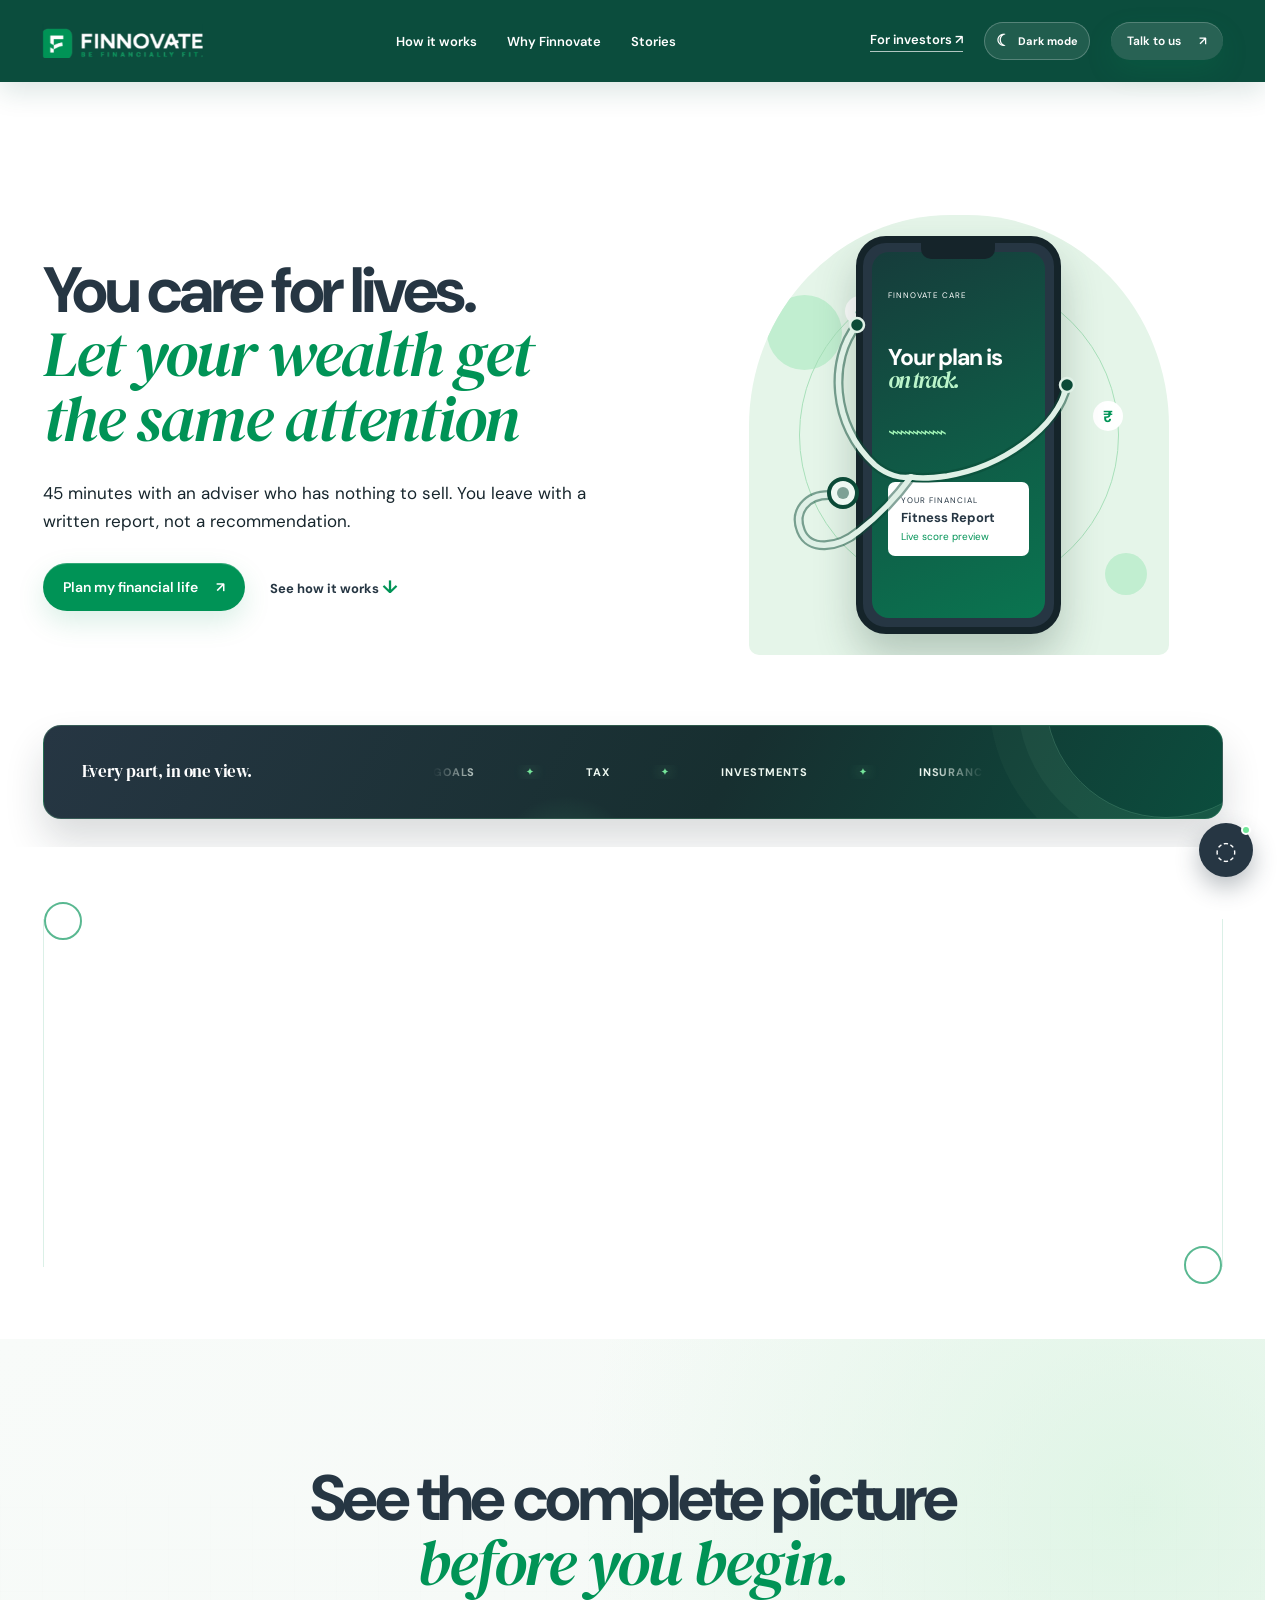
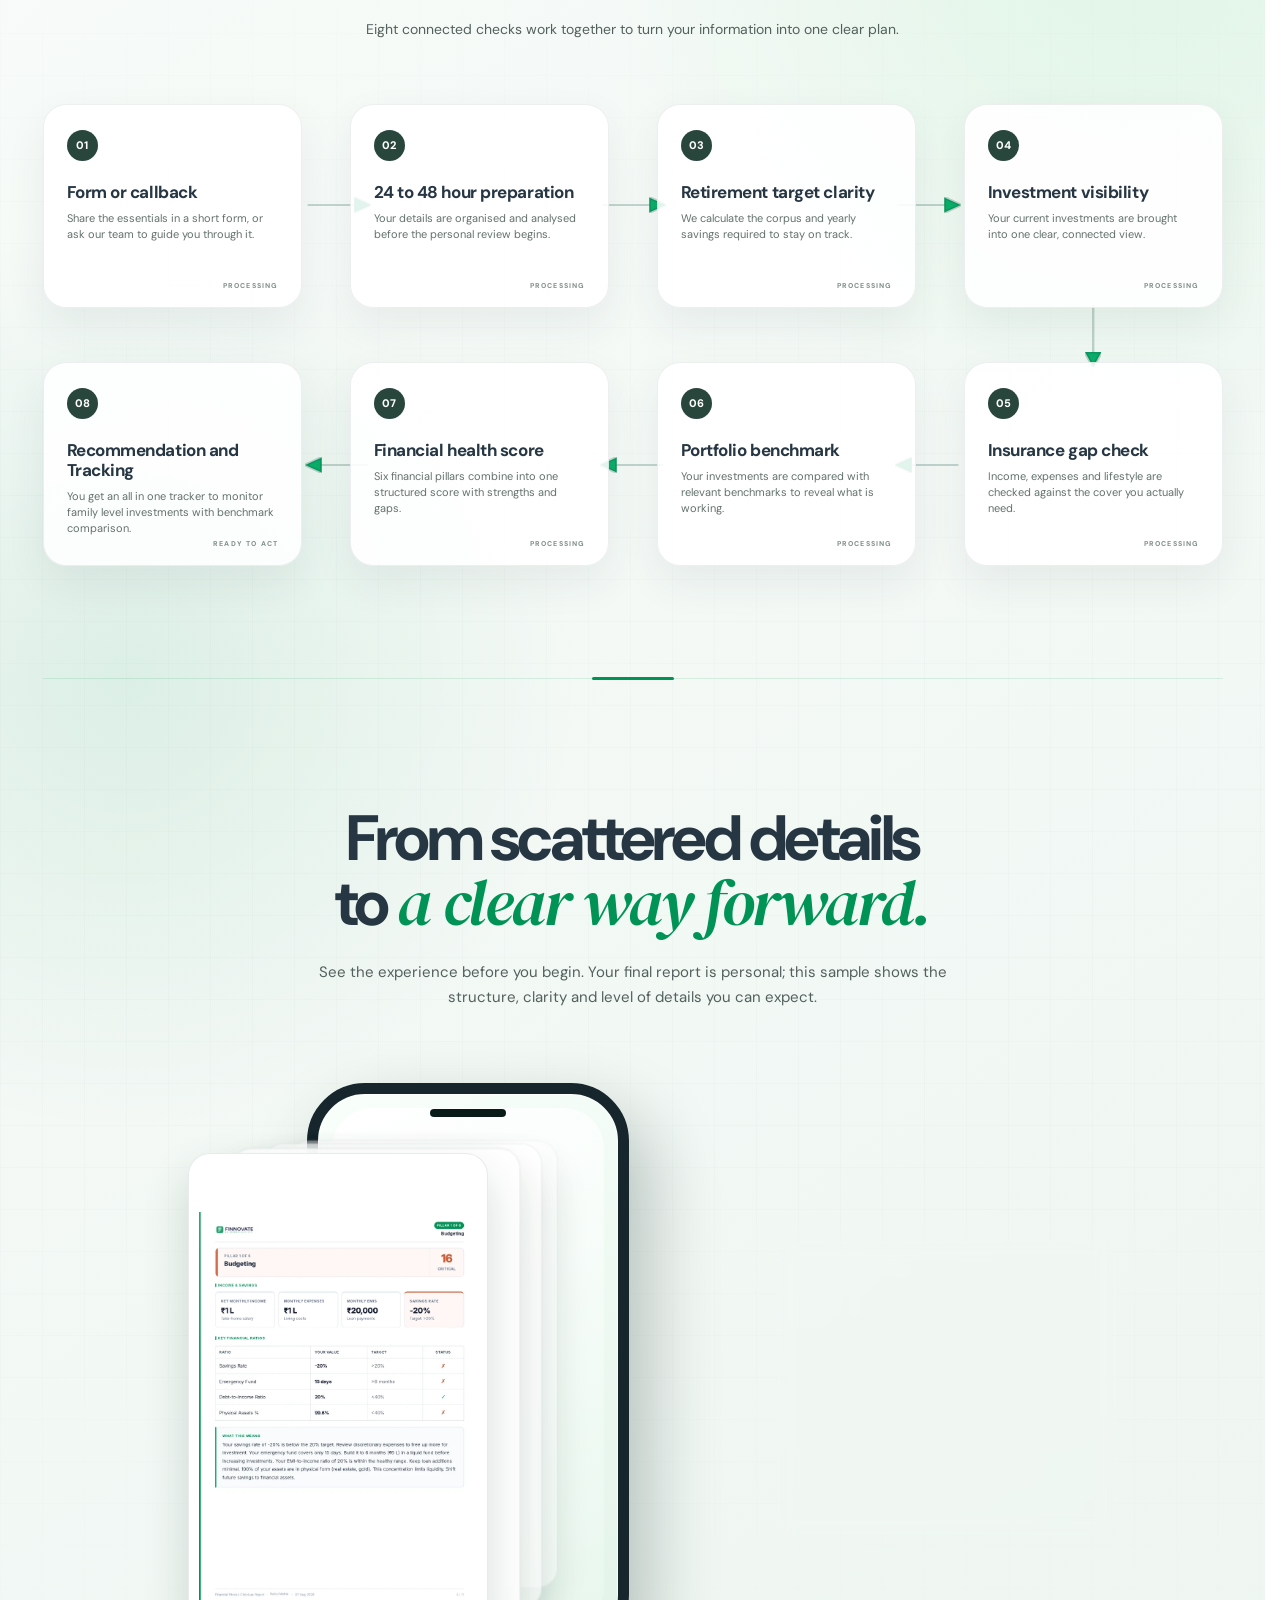
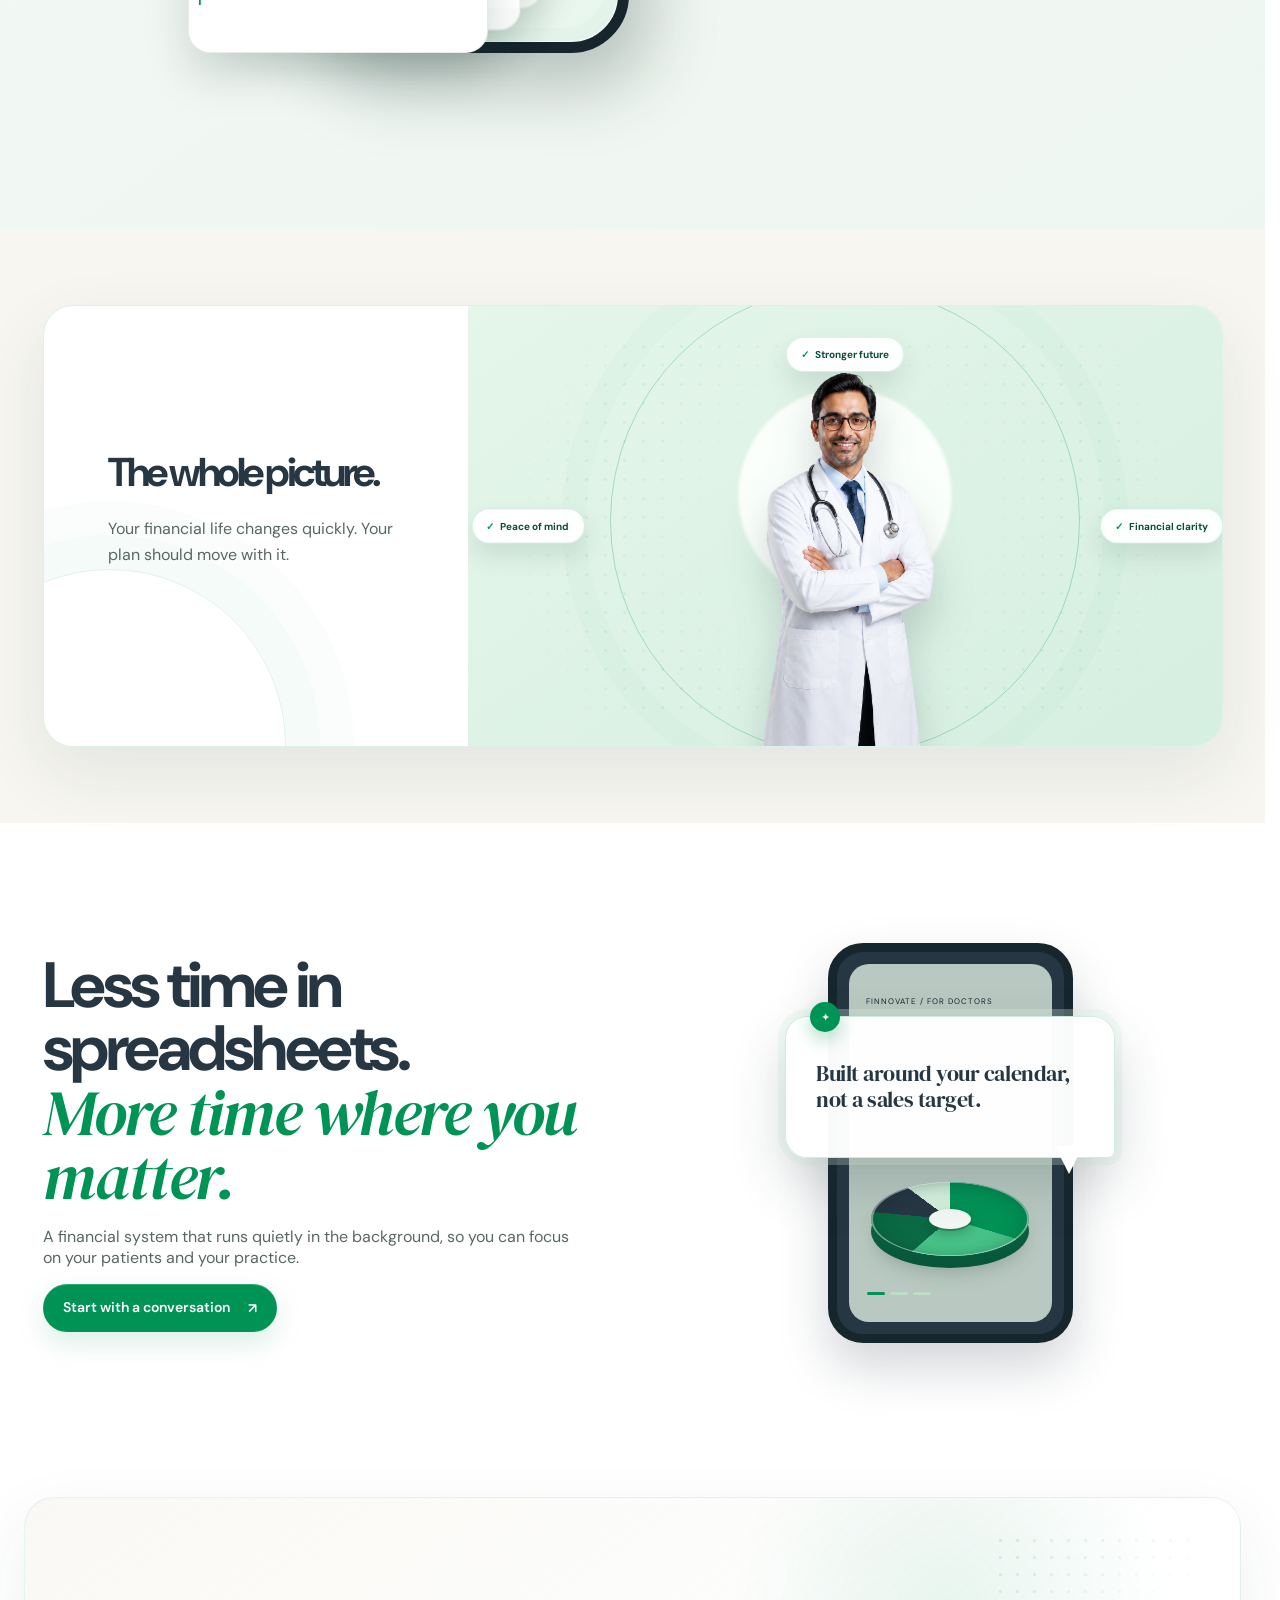
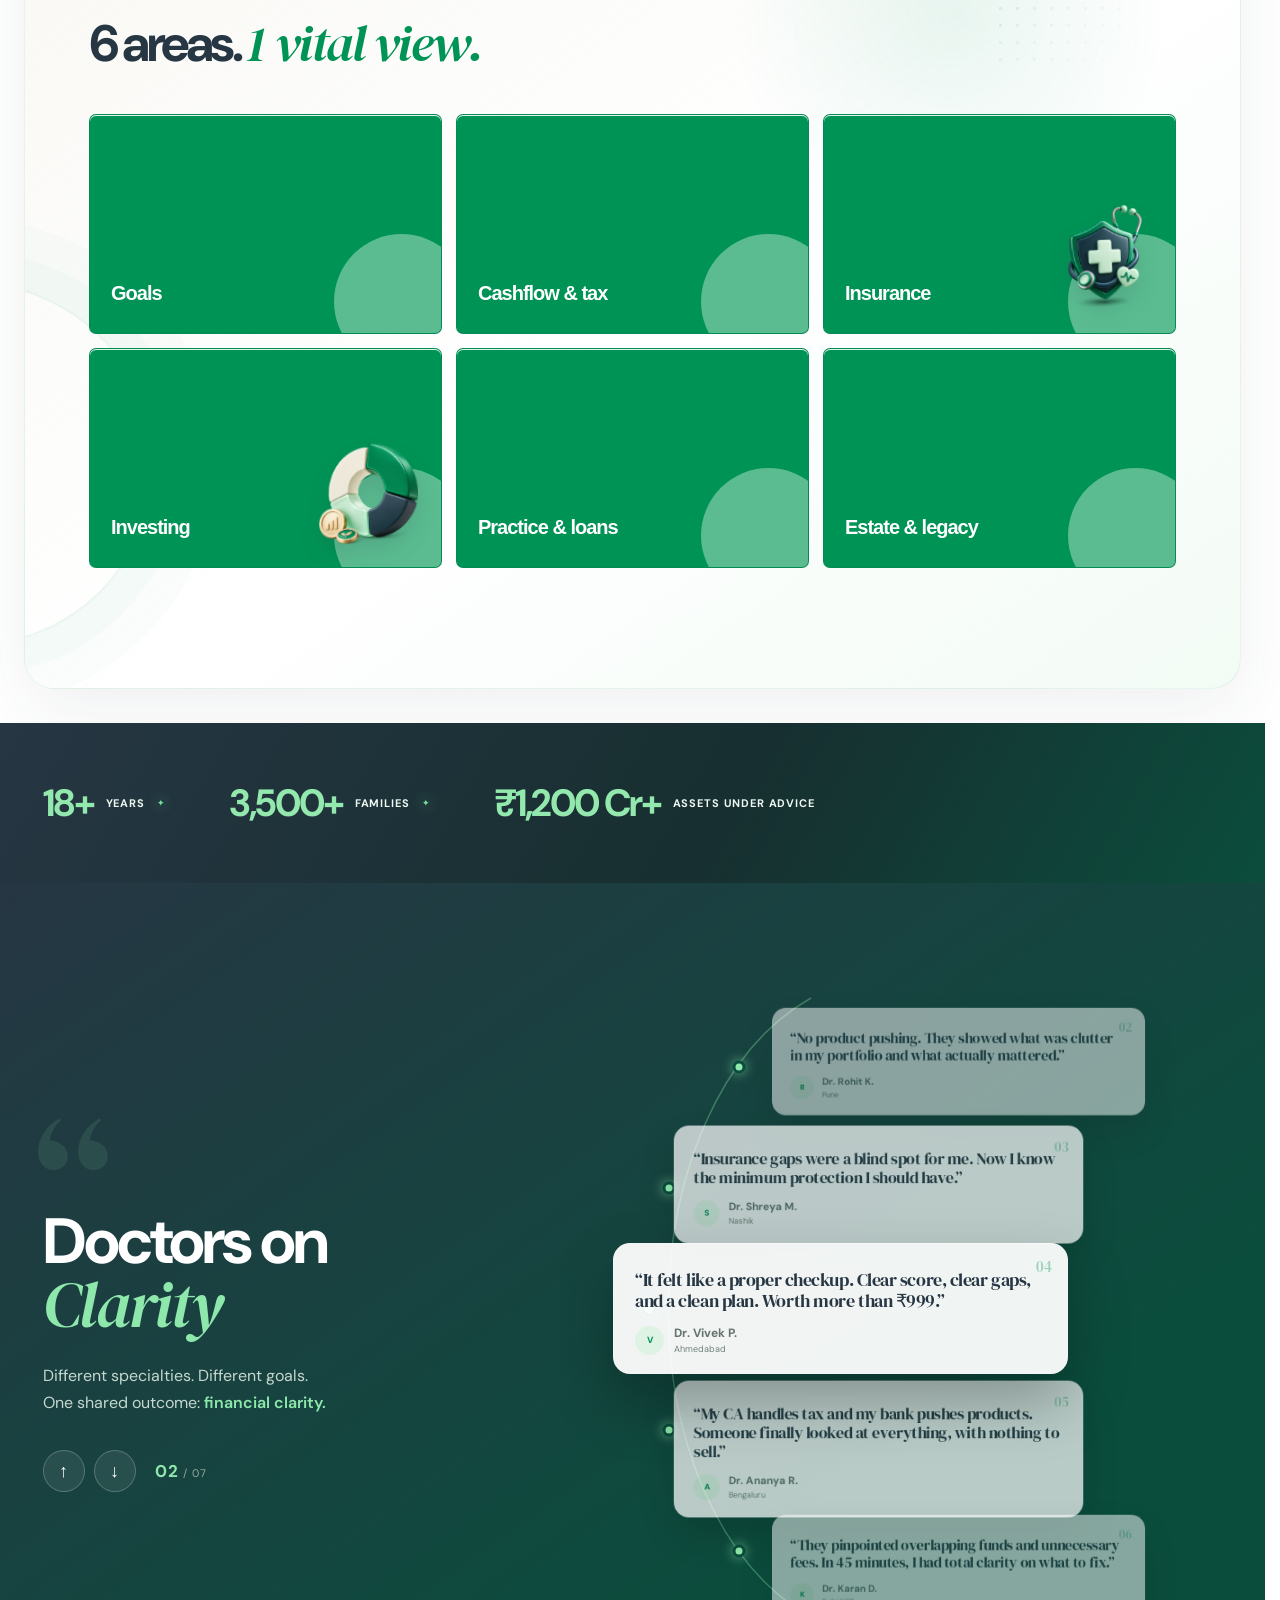
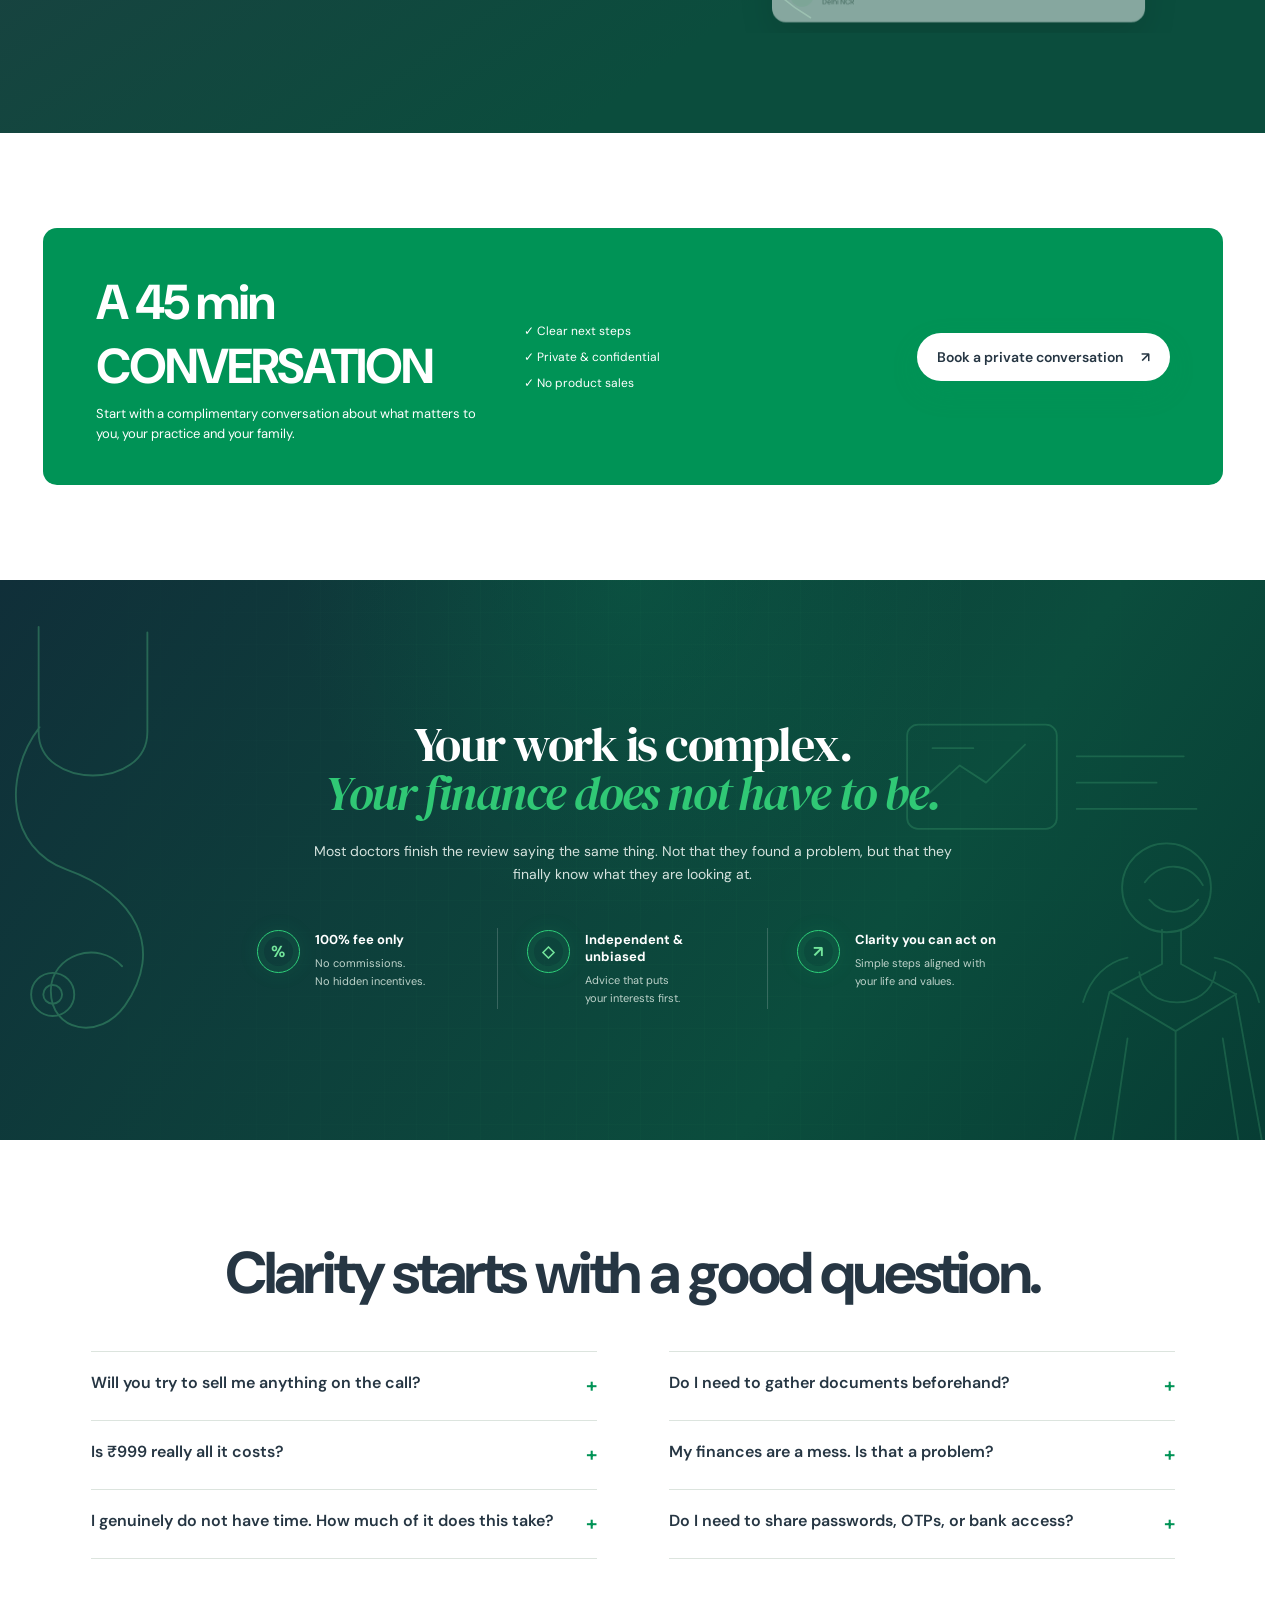
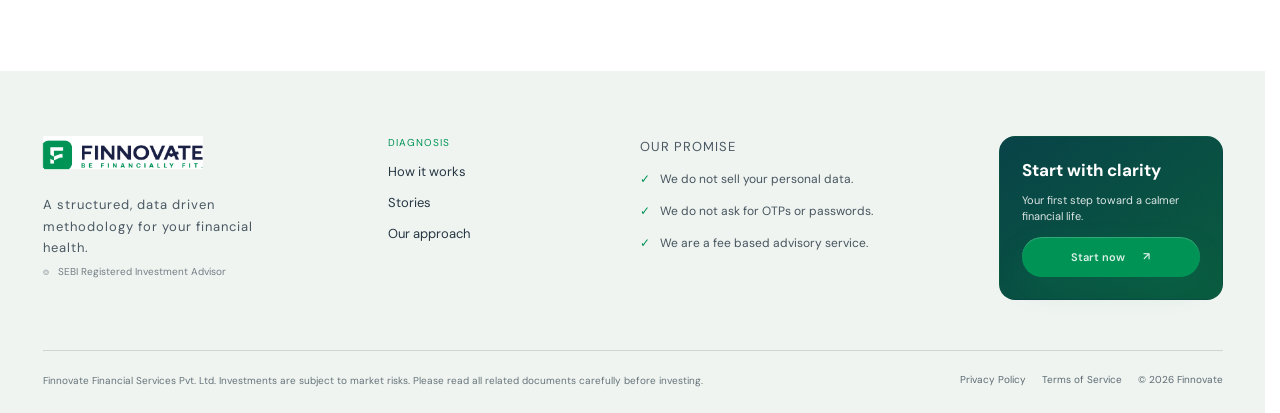
==== commit ddb2937a: "landing page with mobile view and working" ====
--- a/index.html
+++ b/index.html
@@ -1,9 +1,9 @@
 <!doctype html>
-<html lang="en">
+<html lang="en" data-theme="light">
   <head>
     <meta charset="UTF-8" />
     <meta name="viewport" content="width=device-width, initial-scale=1.0" />
-    <meta name="theme-color" content="#263643" />
+    <meta name="theme-color" content="#ffffff" />
     <title>Finnovate | Financial clarity, designed around you</title>
     <link rel="preconnect" href="https://fonts.googleapis.com" />
     <link rel="preconnect" href="https://fonts.gstatic.com" crossorigin />
--- a/motion.css
+++ b/motion.css
@@ -1516,6 +1516,141 @@
 html[data-theme="light"] .doctor-footer-bottom span { color: rgba(38,54,67,.72); }
 html[data-theme="light"] .doctor-footer-bottom a:hover { color: #009356; }
 
+/* Shared report journey: looping twelve-page mobile preview and report download. */
+.report-journey {
+  position: relative;
+  overflow: hidden;
+  padding: 128px 0 136px;
+  background:
+    radial-gradient(circle at 10% 45%, rgba(0,147,86,.1), transparent 28%),
+    radial-gradient(circle at 90% 8%, rgba(215,243,223,.72), transparent 25%),
+    linear-gradient(145deg,#f8fbf9,#eef6f1);
+}
+.report-journey::before {
+  content: '';
+  position: absolute;
+  inset: 0;
+  pointer-events: none;
+  opacity: .3;
+  background-image: linear-gradient(rgba(38,54,67,.055) 1px,transparent 1px),linear-gradient(90deg,rgba(38,54,67,.055) 1px,transparent 1px);
+  background-size: 42px 42px;
+  mask-image: linear-gradient(to bottom,transparent,#000 30%,#000 70%,transparent);
+}
+.report-journey-heading { position: relative; z-index: 1; max-width: 790px; margin: 0 auto 54px; text-align: center; }
+.report-journey-heading h2 { margin: 0; color: var(--navy); font-size: clamp(42px,5vw,67px); line-height: 1; letter-spacing: -3.4px; }
+.report-journey-heading > p:last-child { max-width: 650px; margin: 24px auto 0; color: #53615d; font-size: 15px; line-height: 1.7; }
+.report-journey-grid { position: relative; z-index: 1; width: min(1000px,100%); margin: 0 auto; display: grid; grid-template-columns: 1.22fr .78fr; gap: clamp(48px,7vw,94px); align-items: center; }
+
+.report-phone-carousel { position: relative; width: min(100%,445px); justify-self: center; }
+.report-phone-stage { position: relative; height: 610px; }
+.report-phone-shell { position: absolute; z-index: 1; top: 0; right: 4px; width: 322px; height: 570px; overflow: hidden; border: 11px solid #17262d; border-radius: 58px; background: linear-gradient(145deg,#f9fffb,#e3f3e9); box-shadow: 18px 32px 70px rgba(20,48,39,.28), inset 0 0 0 1px rgba(255,255,255,.75); }
+.report-phone-shell::before { content: ''; position: absolute; inset: 14px; border-radius: 40px; background: linear-gradient(160deg,rgba(255,255,255,.9),rgba(233,248,239,.7)); }
+.report-phone-speaker { position: absolute; z-index: 1; top: 15px; left: 50%; width: 76px; height: 8px; border-radius: 99px; background: #081b18; transform: translateX(-50%); }
+.report-phone-home { position: absolute; z-index: 1; bottom: 15px; left: 50%; width: 42px; height: 5px; border-radius: 99px; background: rgba(11,77,61,.42); transform: translateX(-50%); }
+.report-slide-deck { position: absolute; z-index: 2; top: 48px; left: 0; width: 392px; height: 505px; pointer-events: none; transform-style: preserve-3d; }
+.report-slide { position: absolute; inset: 0 auto auto 0; width: 300px; height: 500px; margin: 0; padding: 22px 10px 10px; overflow: hidden; border: 1px solid rgba(20,67,52,.1); border-radius: 22px; background: #fff; box-shadow: 0 22px 44px rgba(16,52,42,.17),inset 0 0 0 1px rgba(255,255,255,.9); opacity: 0; transform: translate(120px,-24px) scale(.86); transform-origin: left center; transition: opacity .1s ease,transform .2s var(--premium-ease); filter: none; pointer-events: none; }
+.report-slide::after { content: ''; position: absolute; inset: 0; border-radius: inherit; background: linear-gradient(115deg,rgba(255,255,255,.24),transparent 32%); pointer-events: none; }
+.report-slide.is-active { z-index: 8; opacity: 1; transform: translate(0,22px) scale(1); filter: none; pointer-events: auto; }
+.report-slide.is-next-1 { z-index: 7; opacity: .88; transform: translate(43px,8px) scale(.965); }
+.report-slide.is-next-2 { z-index: 6; opacity: .66; transform: translate(75px,-5px) scale(.93); }
+.report-slide.is-next-3 { z-index: 5; opacity: .46; transform: translate(101px,-17px) scale(.895); }
+.report-slide.is-leaving { z-index: 9; filter: none; pointer-events: none; }
+.report-slide.is-leaving-forward { opacity: 0; transform: translate(-64px,40px) rotate(-1.5deg) scale(.985); }
+.report-slide.is-leaving-reverse { opacity: 0; transform: translate(126px,-10px) scale(.91); }
+.report-slide img { display: block; width: 100%; height: 100%; object-fit: contain; object-position: center; background: #fff; }
+
+.report-download-card { position: relative; max-width: 340px; padding: 38px 34px; text-align: left; border: 1px solid rgba(0,147,86,.14); border-radius: 22px; background: rgba(255,255,255,.78); box-shadow: 0 24px 60px rgba(38,54,67,.08); backdrop-filter: blur(9px); }
+.report-download-card h3 { margin: 0; color: var(--navy); font: 39px/1.02 var(--serif); letter-spacing: -1.2px; }
+.report-download-card p { margin: 19px 0 25px; color: #5b6864; font-size: 13px; line-height: 1.7; }
+.report-download-button { padding-inline: 22px; text-decoration: none; white-space: nowrap; }
+
+.report-process { position: relative; margin: 0 0 128px; padding: 0 0 112px; border-bottom: 1px solid rgba(0,147,86,.13); }
+.report-process::before { content: ''; position: absolute; bottom: -2px; left: 50%; width: 82px; height: 3px; border-radius: 9px; background: var(--green); transform: translateX(-50%); }
+.report-process-heading { max-width: 760px; margin: 0 auto 62px; text-align: center; }
+.report-process-heading h2 { margin: 0; color: var(--navy); font-size: clamp(42px,5vw,67px); line-height: 1; letter-spacing: -3.4px; }
+.report-process-heading p { max-width: 580px; margin: 22px auto 0; color: #53615d; font-size: 14px; line-height: 1.7; }
+.report-preview-heading { max-width: 790px; margin: 0 auto 72px; text-align: center; }
+.report-preview-heading h2 { margin: 0; color: var(--navy); font-size: clamp(42px,5vw,67px); line-height: 1; letter-spacing: -3.4px; }
+.report-preview-heading p { max-width: 650px; margin: 24px auto 0; color: #53615d; font-size: 15px; line-height: 1.7; }
+.process-fleet { position: relative; display: grid; grid-template-columns: repeat(4,minmax(0,1fr)); grid-template-rows: repeat(2,204px); gap: 54px 48px; }
+.fleet-path { position: absolute; z-index: 0; inset: 0; width: 100%; height: 100%; overflow: visible; pointer-events: none; }
+.fleet-path path { fill: none; stroke: rgba(11,77,61,.22); stroke-width: 2; stroke-linecap: round; marker-end: url(#fleet-arrow); transition: stroke .38s ease,stroke-width .38s ease,filter .38s ease; }
+.fleet-path path.is-complete { stroke: #0aae69; stroke-width: 3; filter: drop-shadow(0 0 5px rgba(0,147,86,.35)); }
+.fleet-path marker path { fill: #0aae69; }
+.fleet-card { position: relative; z-index: 1; min-width: 0; overflow: visible; padding: 25px 23px 36px; border: 1px solid rgba(38,54,67,.08); border-radius: 23px; background: rgba(255,255,255,.88); box-shadow: 0 17px 42px rgba(38,54,67,.07); transition: color .48s ease,background .48s ease,border-color .48s ease,box-shadow .48s ease,transform .48s var(--premium-ease); }
+.fleet-card:nth-of-type(1) { grid-area: 1 / 1; }
+.fleet-card:nth-of-type(2) { grid-area: 1 / 2; }
+.fleet-card:nth-of-type(3) { grid-area: 1 / 3; }
+.fleet-card:nth-of-type(4) { grid-area: 1 / 4; }
+.fleet-card:nth-of-type(5) { grid-area: 2 / 4; }
+.fleet-card:nth-of-type(6) { grid-area: 2 / 3; }
+.fleet-card:nth-of-type(7) { grid-area: 2 / 2; }
+.fleet-card:nth-of-type(8) { grid-area: 2 / 1; }
+.fleet-card::before { content: ''; position: absolute; inset: 0; opacity: 0; border-radius: inherit; background: linear-gradient(115deg,transparent 12%,rgba(255,255,255,.18) 46%,transparent 72%); clip-path: inset(0 round 23px); transform: translateX(-115%); }
+.fleet-card.is-working { border-color: rgba(0,147,86,.7); box-shadow: 0 18px 46px rgba(0,147,86,.17),0 0 0 4px rgba(0,147,86,.07); transform: translateY(-5px); }
+.fleet-card.is-working::before { opacity: 1; animation: fleetScan .75s ease both; }
+.fleet-card.is-complete { border-color: #10b66c; color: #fff; background: linear-gradient(145deg,#153d32,#0b4d3d); box-shadow: 0 20px 48px rgba(11,77,61,.2); transform: translateY(-3px); }
+@keyframes fleetScan { to { transform: translateX(115%); } }
+.fleet-number { width: 31px; height: 31px; display: grid; place-items: center; border-radius: 50%; color: #fff; background: #29463d; font-size: 11px; font-weight: 800; transition: color .4s,background .4s; }
+.fleet-card.is-working .fleet-number { background: var(--green); box-shadow: 0 0 0 7px rgba(0,147,86,.11); }
+.fleet-card.is-complete .fleet-number { color: #083d2d; background: #9de8ba; }
+.fleet-check { position: absolute; top: 25px; right: 23px; width: 27px; height: 27px; display: grid; place-items: center; border: 1px solid rgba(255,255,255,.34); border-radius: 50%; color: #fff; opacity: 0; transform: scale(.55) rotate(-18deg); transition: opacity .35s,transform .5s var(--premium-ease); }
+.fleet-card.is-complete .fleet-check { opacity: 1; transform: none; }
+.fleet-card h3 { margin: 21px 0 8px; color: var(--navy); font-size: 17px; line-height: 1.18; letter-spacing: -.45px; transition: color .4s; }
+.fleet-card p { margin: 0; color: #63716c; font-size: 11px; line-height: 1.48; transition: color .4s; }
+.fleet-card small { position: absolute; right: 22px; bottom: 17px; color: #82908b; font-size: 7px; font-weight: 800; letter-spacing: 1.2px; transition: color .4s; }
+.fleet-card.is-complete h3 { color: #fff; }
+.fleet-card.is-complete p { color: #d4e6df; }
+.fleet-card.is-complete small { color: #9de8ba; }
+
+html[data-theme="dark"] .report-journey { background: radial-gradient(circle at 10% 45%,rgba(0,147,86,.16),transparent 28%),linear-gradient(145deg,#071d19,#0b2924); }
+html[data-theme="dark"] .report-journey-heading h2,
+html[data-theme="dark"] .report-download-card h3,
+html[data-theme="dark"] .report-process-heading h2,
+html[data-theme="dark"] .report-preview-heading h2 { color: var(--page-dark-ink); }
+html[data-theme="dark"] .report-journey-heading > p:last-child,
+html[data-theme="dark"] .report-download-card p,
+html[data-theme="dark"] .report-process-heading p,
+html[data-theme="dark"] .report-preview-heading p { color: var(--page-dark-muted); }
+html[data-theme="dark"] .report-download-card { border-color: rgba(157,232,186,.13); background: rgba(255,255,255,.045); box-shadow: 0 22px 55px rgba(0,0,0,.17); }
+html[data-theme="dark"] .fleet-card { border-color: rgba(157,232,186,.12); background: rgba(255,255,255,.055); }
+html[data-theme="dark"] .fleet-card h3 { color: var(--page-dark-ink); }
+html[data-theme="dark"] .fleet-card p { color: var(--page-dark-muted); }
+html[data-theme="dark"] .fleet-card.is-complete { background: linear-gradient(145deg,#17483a,#0b4d3d); }
+html[data-theme="dark"] .fleet-card.is-complete h3 { color: #fff; }
+
+@media (max-width: 980px) {
+  .report-journey-grid { grid-template-columns: 1fr 1fr; gap: 40px; }
+  .report-phone-carousel { transform: scale(.9); margin-block: -31px; }
+  .report-download-card { padding: 32px 26px; }
+  .process-fleet { gap-inline: 24px; }
+  .fleet-card { padding-inline: 18px; }
+}
+@media (max-width: 680px) {
+  .report-journey { padding: 88px 0 94px; }
+  .report-journey-heading { margin-bottom: 45px; text-align: left; }
+  .report-journey-heading h2 { font-size: 43px; letter-spacing: -2.3px; }
+  .report-journey-heading > p:last-child { margin-left: 0; }
+  .report-journey-grid { grid-template-columns: 1fr; gap: 46px; }
+  .report-phone-carousel { width: 445px; max-width: none; left: 50%; margin: -55px 0 -45px; transform: translateX(-50%) scale(.76); transform-origin: center; }
+  .report-download-card { width: 100%; max-width: 360px; justify-self: center; padding: 31px 26px; text-align: center; }
+  .report-download-card h3 { font-size: 36px; }
+  .report-process { margin: 0 0 86px; padding: 0 0 78px; }
+  .report-process-heading { margin-bottom: 42px; text-align: left; }
+  .report-process-heading h2 { font-size: 43px; letter-spacing: -2.3px; }
+  .report-process-heading p { margin-left: 0; }
+  .report-preview-heading { margin-bottom: 46px; text-align: left; }
+  .report-preview-heading h2 { font-size: 43px; letter-spacing: -2.3px; }
+  .report-preview-heading p { margin-left: 0; }
+  .process-fleet { grid-template-columns: 1fr; grid-template-rows: none; gap: 32px; }
+  .fleet-path { display: none; }
+  .fleet-card:nth-of-type(n) { grid-area: auto; min-height: 190px; }
+  .fleet-card:not(:last-child)::after { content: '↓'; position: absolute; z-index: 3; left: 50%; bottom: -27px; color: var(--green); font-size: 18px; font-weight: 800; transform: translateX(-50%); }
+}
+@media (prefers-reduced-motion: reduce) {
+  .report-slide,.fleet-card,.fleet-card::before { animation: none !important; transition-duration: .01ms !important; }
+}
+
 /* Decorative stethoscope laid over the doctors hero phone (purely visual, never captures pointers) */
 .hero-steth { position: absolute; z-index: 3; top: 50%; left: 50%; width: 340px; height: 440px; transform: translate(-50%,-50%); fill: none; stroke-linecap: round; stroke-linejoin: round; pointer-events: none; }
 .hero-steth .steth-outline { stroke: #0b4a37; stroke-width: 10; opacity: .5; }
